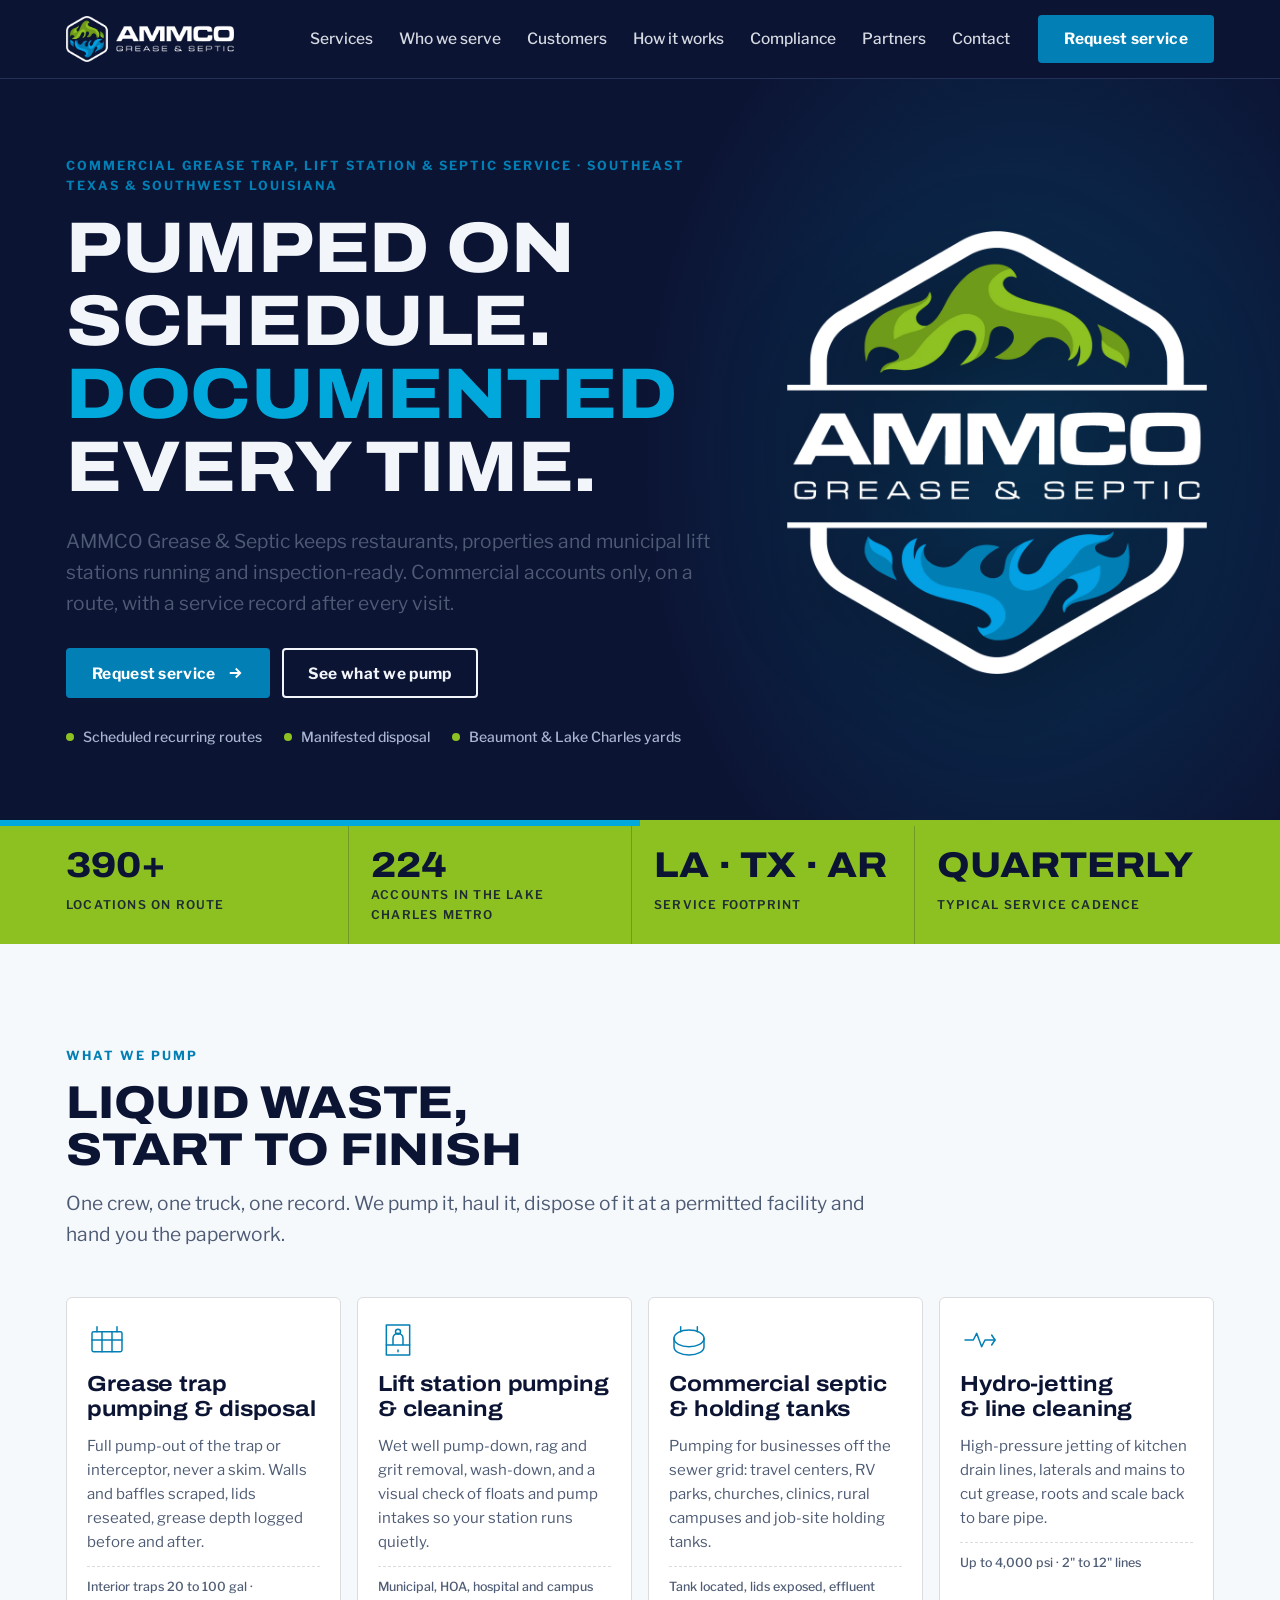
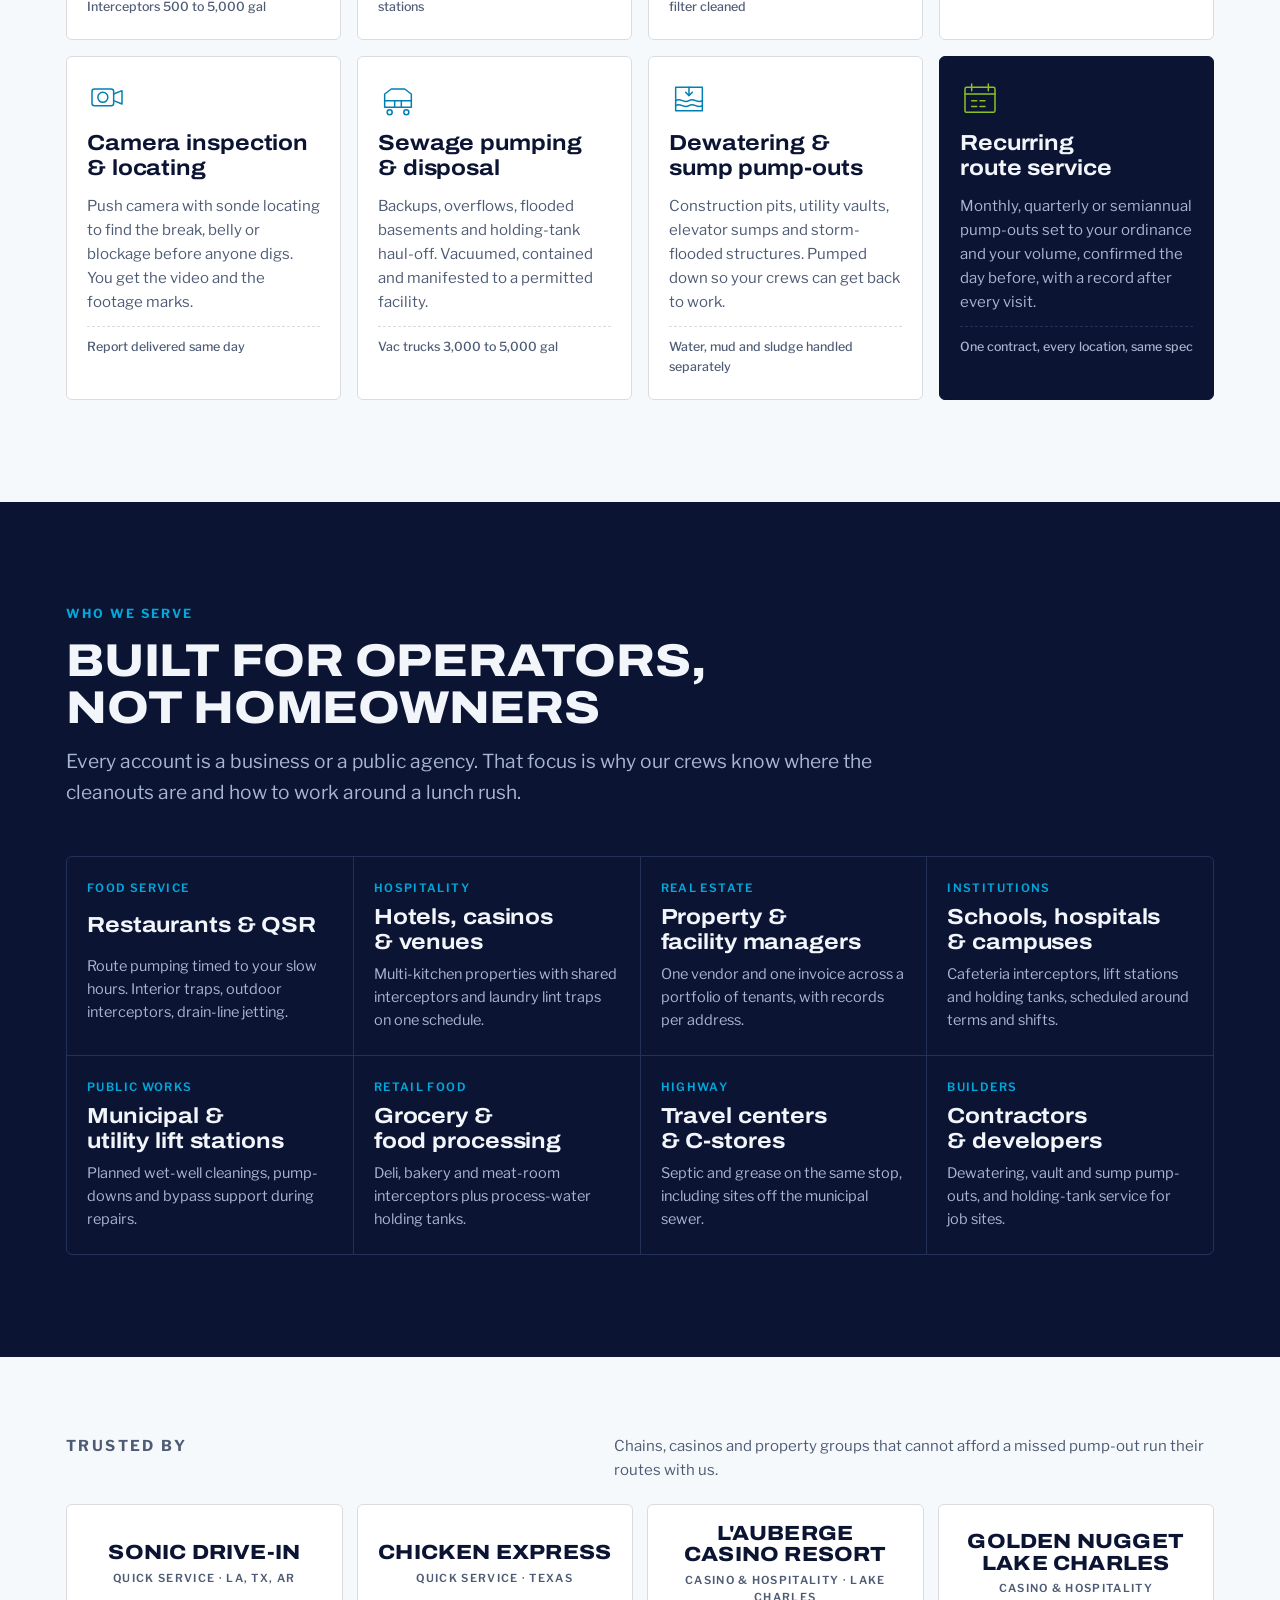
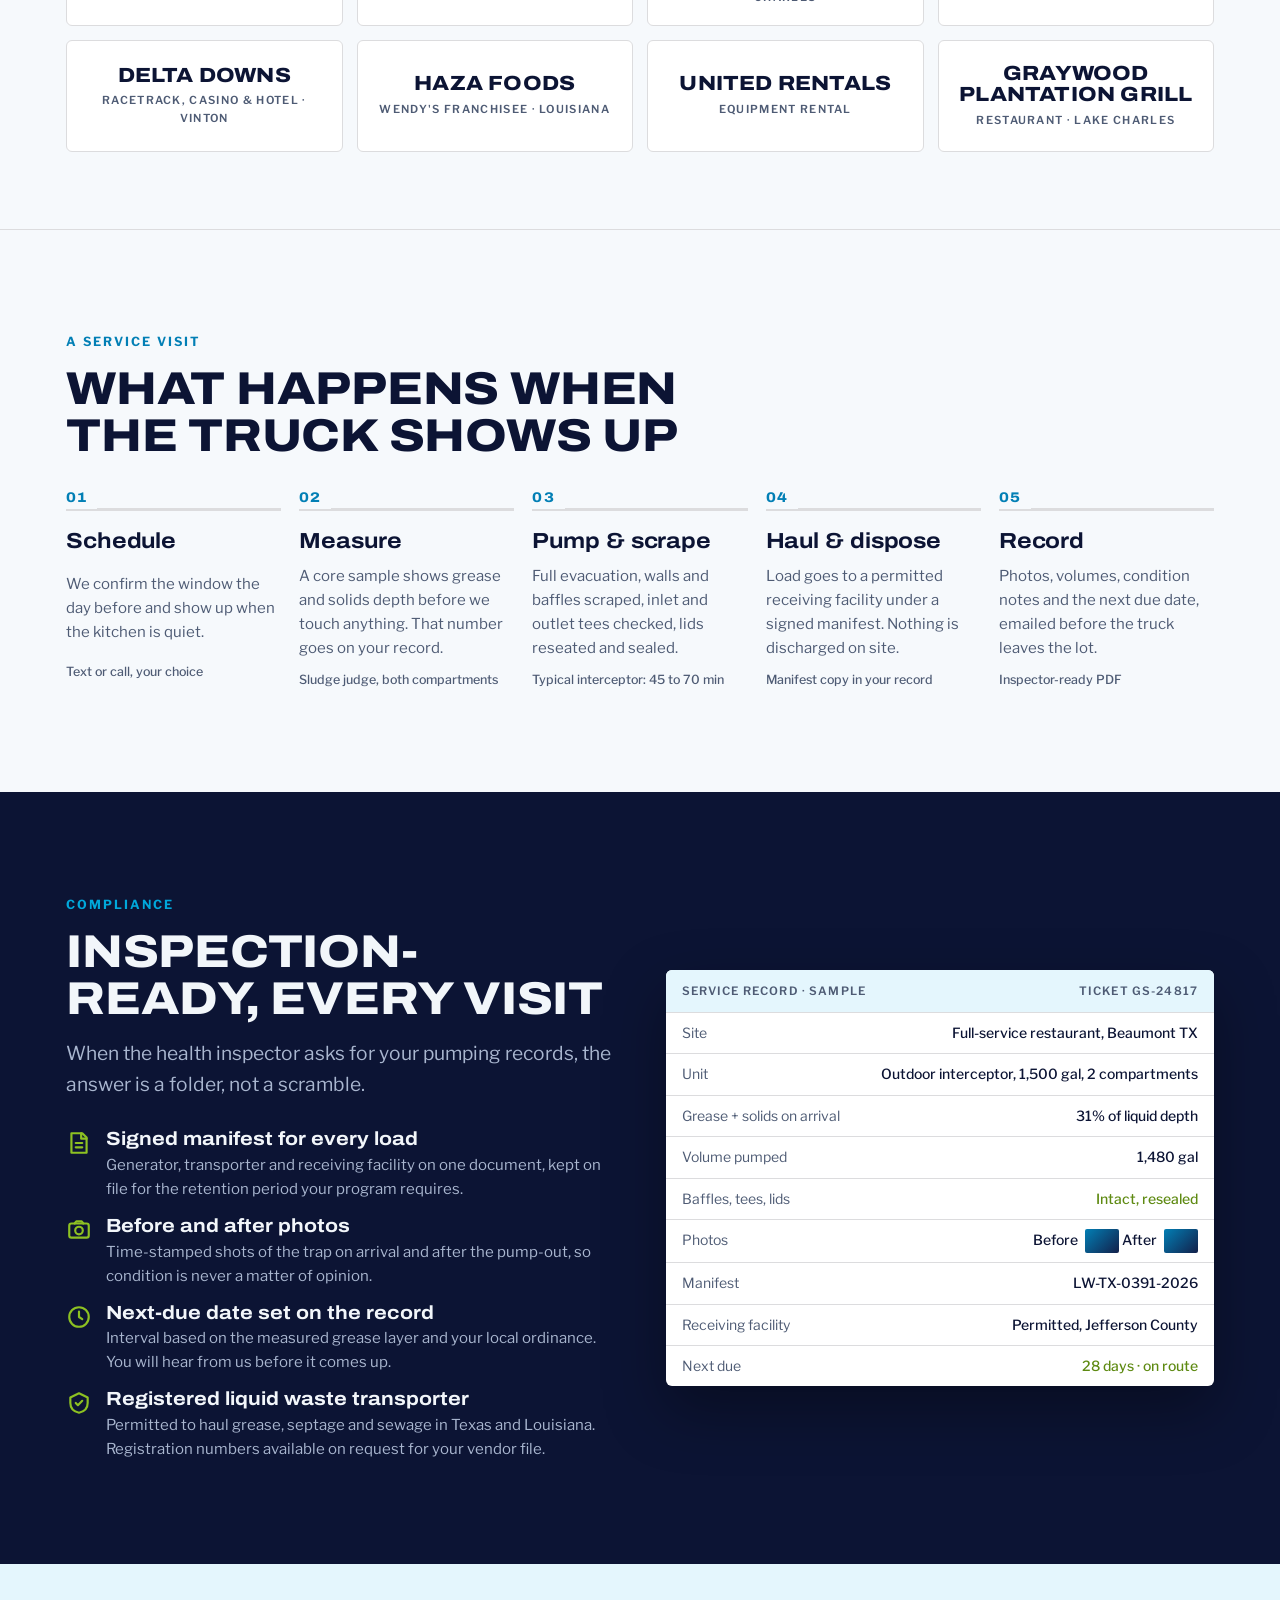
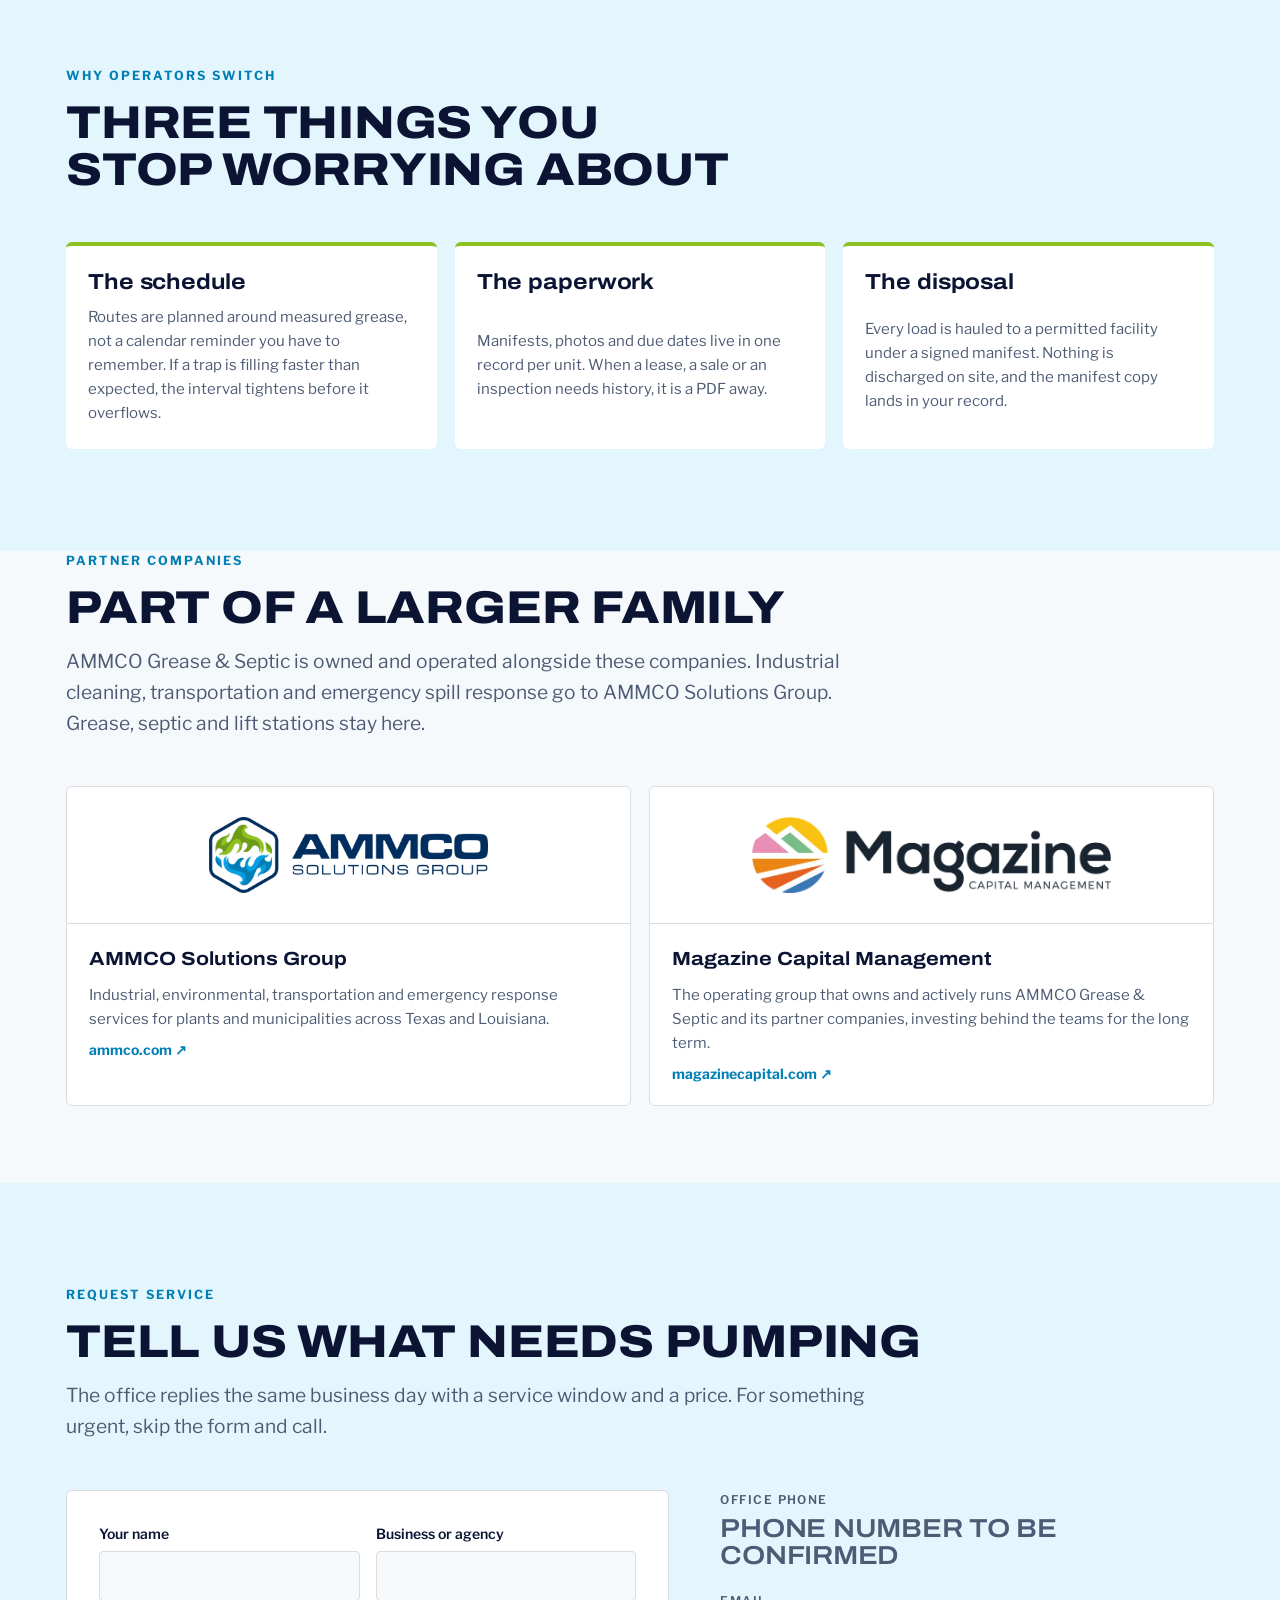
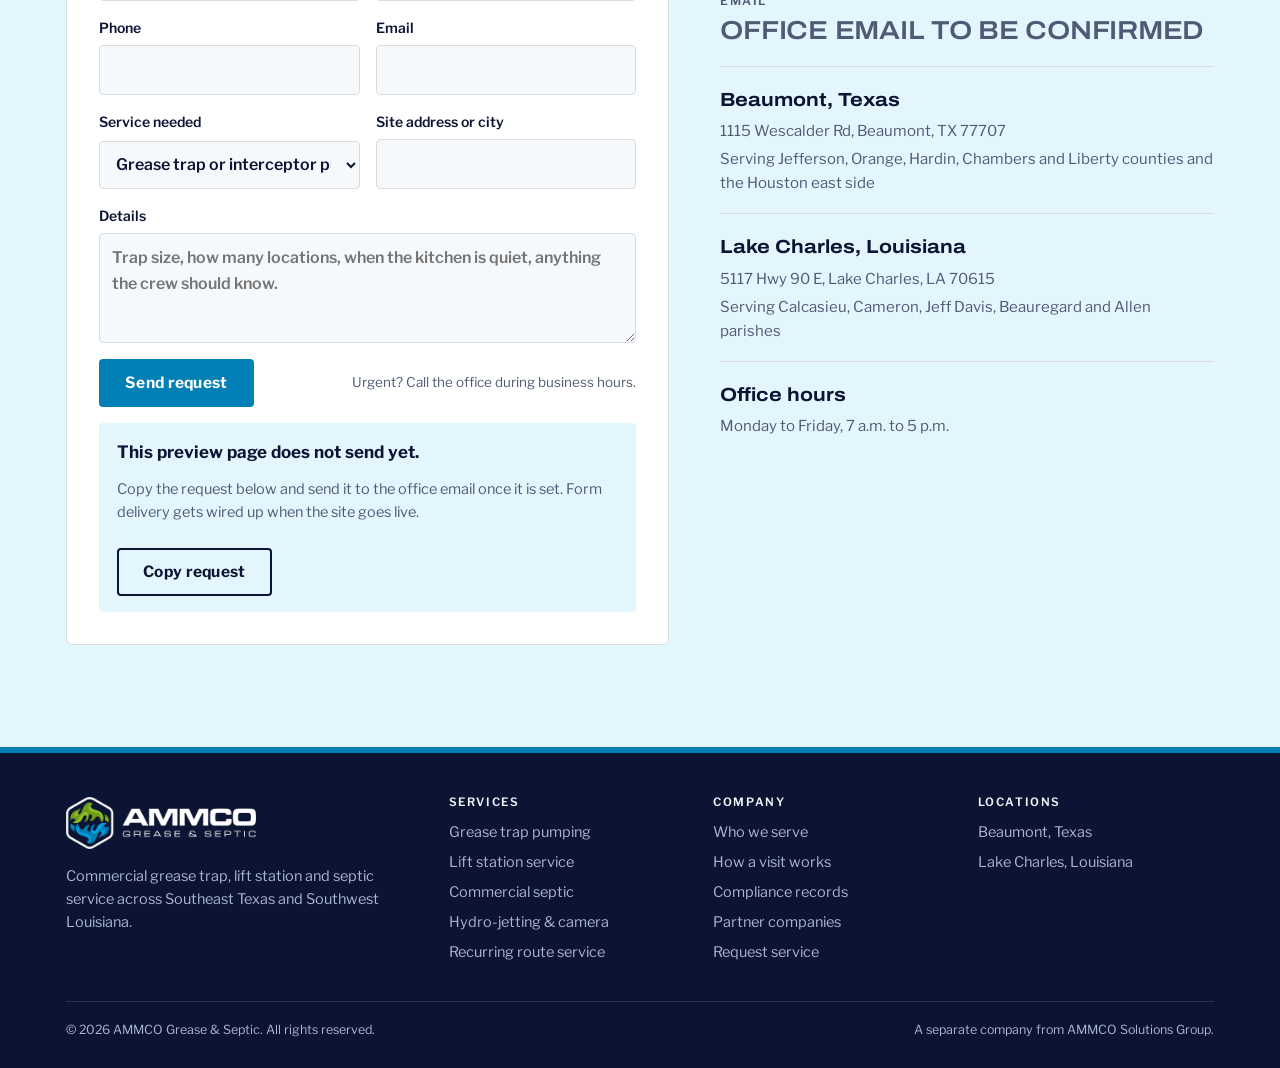
==== index.html @ f9af5553 "AMMCO Grease & Septic single-page site Co-Authored-By: Claude Fable 5.1 <noreply@anthropic.com>" ====
<!doctype html>
<html lang="en">
<head>
<meta charset="utf-8">
<meta name="viewport" content="width=device-width, initial-scale=1, viewport-fit=cover">
<meta name="description" content="AMMCO Grease &amp; Septic: scheduled commercial grease trap, septic and liquid waste service across Louisiana and Texas.">
<title>AMMCO Grease & Septic</title>
<link rel="preconnect" href="https://fonts.googleapis.com">
<link rel="stylesheet" href="https://fonts.googleapis.com/css2?family=Archivo:wdth,wght@112.5,600;112.5,700;112.5,800&family=Libre+Franklin:wght@400;500;600;700&display=swap">
<style>
/* Layout: AMMCO brand bands. Navy header, hero and footer carry the white logo; light working body; blue for every action, green for proof points. */
:root{
  --bg:#F6F9FC; --fg:#0C1434; --muted:#4E5B74; --line:#DCDCDE; --card:#FFFFFF; --card-2:#E4F6FD;
  --ink:#0C1434; --ink-2:#13204A; --ink-fg:#F2F6FA; --ink-muted:#A9B6CF; --ink-line:#233057;
  --blue:#027FB5; --blue-bright:#00A8DB; --blue-fg:#FFFFFF; --blue-soft:#E4F6FD;
  --green:#8DC122; --green-deep:#709A1B; --green-fg:#0C1434;
  --ok:#5E8A12; --warn:#C8731A; --logo-card:#FFFFFF;
  --display:'Archivo','Franklin Gothic Medium','Arial Black',Arial,sans-serif;
  --body:'Libre Franklin','Franklin Gothic','Segoe UI',Helvetica,Arial,sans-serif;
  --gutter-l:max(16px, env(safe-area-inset-left, 0px));
  --gutter-r:max(16px, env(safe-area-inset-right, 0px));
}
@media (prefers-color-scheme: dark){
  :root:not([data-theme="light"]){
    --bg:#0A1020; --fg:#E6ECF5; --muted:#9FAEC7; --line:#22304F; --card:#121B33; --card-2:#16233F;
    --ink:#070C1C; --ink-2:#0C1434; --ink-fg:#F2F6FA; --ink-muted:#A9B6CF; --ink-line:#1E2B4F;
    --blue:#1C93C8; --blue-bright:#32BAE7; --blue-fg:#FFFFFF; --blue-soft:#13283F;
    --green:#8DC122; --green-deep:#A0CF42; --green-fg:#0C1434;
    --ok:#A0CF42; --warn:#E3A24A;
    color-scheme:dark;
  }
}
:root[data-theme="dark"]{
  --bg:#0A1020; --fg:#E6ECF5; --muted:#9FAEC7; --line:#22304F; --card:#121B33; --card-2:#16233F;
  --ink:#070C1C; --ink-2:#0C1434; --ink-fg:#F2F6FA; --ink-muted:#A9B6CF; --ink-line:#1E2B4F;
  --blue:#1C93C8; --blue-bright:#32BAE7; --blue-fg:#FFFFFF; --blue-soft:#13283F;
  --green:#8DC122; --green-deep:#A0CF42; --green-fg:#0C1434;
  --ok:#A0CF42; --warn:#E3A24A;
  color-scheme:dark;
}
*{box-sizing:border-box}
html{scroll-behavior:smooth}
@media (prefers-reduced-motion: reduce){ html{scroll-behavior:auto} *{animation:none!important;transition:none!important} }
body{margin:0;background:var(--bg);color:var(--fg);font-family:var(--body);font-size:17px;line-height:1.6;-webkit-font-smoothing:antialiased}
body::before{content:"";position:fixed;inset:0 0 auto;height:env(safe-area-inset-top,0px);z-index:10;background:var(--ink)}
img{max-width:100%;display:block}
a{color:inherit}
h1,h2,h3,h4{font-family:var(--display);font-stretch:112.5%;line-height:1.02;margin:0;text-wrap:balance;letter-spacing:-.005em}
h1{font-size:clamp(38px,5.6vw,72px);font-weight:800;text-transform:uppercase}
h2{font-size:clamp(28px,3.6vw,46px);font-weight:800;text-transform:uppercase}
h3{font-size:clamp(19px,1.7vw,22px);font-weight:700;line-height:1.15}
p{margin:0}
.wrap{max-width:1180px;margin:0 auto;padding-left:var(--gutter-l);padding-right:var(--gutter-r)}
.eyebrow{font-family:var(--body);font-weight:700;font-size:12.5px;letter-spacing:.16em;text-transform:uppercase;color:var(--blue)}
.band{padding-block:clamp(56px,8vw,112px)}
.band-ink{background:var(--ink);color:var(--ink-fg)}
.band-ink .eyebrow{color:var(--blue-bright)}
.band-alt{background:var(--card-2)}
.lede{font-size:clamp(17px,1.5vw,20px);max-width:62ch;color:var(--muted)}
.band-ink .lede{color:var(--ink-muted)}
.sec-head{display:grid;gap:14px;max-width:72ch;margin-bottom:clamp(28px,4vw,48px)}
.btn{display:inline-flex;align-items:center;gap:10px;font-family:var(--body);font-weight:700;font-size:15.5px;letter-spacing:.02em;padding:14px 24px;border-radius:4px;text-decoration:none;border:2px solid transparent;cursor:pointer;line-height:1;transition:transform .12s ease,background .15s ease,border-color .15s ease}
.btn:active{transform:translateY(1px)}
.btn-blue{background:var(--blue);color:var(--blue-fg);border-color:var(--blue)}
.btn-blue:hover{background:var(--blue-bright);border-color:var(--blue-bright)}
.btn-ghost{background:transparent;color:inherit;border-color:currentColor}
.btn-ghost:hover{background:rgba(127,150,180,.14)}
.btn svg{width:18px;height:18px}
:focus-visible{outline:3px solid var(--blue-bright);outline-offset:3px}
.label{font-family:var(--body);font-weight:600;font-size:11.5px;letter-spacing:.12em;text-transform:uppercase}
.num{font-variant-numeric:tabular-nums}

/* NAV */
.nav{position:sticky;top:env(safe-area-inset-top,0px);z-index:9;background:var(--ink);color:var(--ink-fg);border-bottom:1px solid var(--ink-line)}
.nav .wrap{display:flex;align-items:center;gap:28px;min-height:78px}
.brand{display:block;flex:0 0 auto;line-height:0}
.brand img{height:46px;width:auto}
.nav-links{display:flex;gap:26px;margin-left:auto;list-style:none;padding:0;margin-top:0;margin-bottom:0}
.nav-links a{text-decoration:none;font-weight:500;font-size:15.5px;color:var(--ink-fg);opacity:.88}
.nav-links a:hover{opacity:1;color:var(--blue-bright)}
.nav-toggle{display:none;background:none;border:2px solid var(--ink-line);color:var(--ink-fg);border-radius:4px;padding:8px 12px;font:inherit;font-weight:600;font-size:14px;letter-spacing:.06em;text-transform:uppercase;cursor:pointer}
@media (max-width:900px){
  .nav .wrap{flex-wrap:wrap;gap:14px;padding-block:12px}
  .brand img{height:38px}
  .nav-toggle{display:inline-block;margin-left:auto}
  .nav-links{display:none;flex-direction:column;gap:12px;width:100%;margin-left:0;padding-block:8px 6px;border-top:1px solid var(--ink-line)}
  .nav-links.open{display:flex}
  .nav .btn{width:100%;justify-content:center}
}

/* HERO */
.hero{background:var(--ink);color:var(--ink-fg);position:relative;overflow:hidden;padding-block:clamp(44px,6vw,88px) clamp(44px,6vw,88px)}
.hero::before{content:"";position:absolute;right:-10%;top:-20%;width:60%;height:140%;background:radial-gradient(closest-side,rgba(0,168,219,.22),rgba(0,168,219,0));pointer-events:none}
.hero::after{content:"";position:absolute;inset:auto 0 0 0;height:6px;background:linear-gradient(90deg,var(--blue-bright) 0 50%,var(--green) 50% 100%)}
.hero .wrap{display:grid;grid-template-columns:1.2fr .8fr;gap:clamp(28px,5vw,72px);align-items:center;position:relative}
.hero h1{margin-top:16px}
.hero h1 em{font-style:normal;color:var(--blue-bright)}
.hero .lede{margin-top:22px}
.hero-actions{display:flex;flex-wrap:wrap;gap:12px;margin-top:30px}
.hero-sub{margin-top:28px;display:flex;flex-wrap:wrap;gap:10px 22px;font-size:14px;font-weight:500;color:var(--ink-muted)}
.hero-sub span::before{content:"";display:inline-block;width:8px;height:8px;border-radius:50%;background:var(--green);margin-right:9px;vertical-align:1px}
.hero-badge{min-width:0;display:grid;justify-items:center}
.hero-badge img{width:min(420px,100%);height:auto;filter:drop-shadow(0 24px 40px rgba(0,0,0,.45))}
@media (max-width:900px){
  .hero .wrap{grid-template-columns:1fr}
  .hero-badge{order:-1}
  .hero-badge img{width:min(260px,70%)}
}

/* STATS */
.stats{background:var(--green);color:var(--green-fg)}
.stats .wrap{display:grid;grid-template-columns:repeat(4,1fr)}
.stat{padding:22px 20px 20px 0;border-right:1px solid rgba(12,20,52,.22);display:grid;gap:2px}
.stat+.stat{padding-left:22px}
.stat:last-child{border-right:0}
.stat b{font-family:var(--display);font-stretch:112.5%;font-size:clamp(28px,2.8vw,36px);font-weight:800;line-height:1;font-variant-numeric:tabular-nums;text-transform:uppercase;white-space:nowrap}
.stat span{font-weight:600;font-size:12px;letter-spacing:.1em;text-transform:uppercase;opacity:.85}
@media (max-width:760px){
  .stats .wrap{grid-template-columns:1fr 1fr}
  .stat{border-right:0;border-bottom:1px solid rgba(12,20,52,.22);padding-left:0}
  .stat+.stat{padding-left:0}
  .stat:nth-child(odd){border-right:1px solid rgba(12,20,52,.22);padding-right:16px}
  .stat:nth-child(even){padding-left:16px}
  .stat:nth-last-child(-n+2){border-bottom:0}
}

/* CUSTOMERS */
.trusted{padding-block:clamp(48px,6vw,80px);border-bottom:1px solid var(--line)}
.trusted-head{display:flex;flex-wrap:wrap;align-items:baseline;justify-content:space-between;gap:8px 24px;margin-bottom:22px}
.trusted-head p{color:var(--muted);font-size:15px;max-width:60ch}
.logos{display:grid;grid-template-columns:repeat(4,1fr);gap:14px}
.logo-tile{background:var(--logo-card);border:1px solid var(--line);border-radius:6px;min-height:112px;display:grid;place-items:center;align-content:center;gap:6px;padding:18px 16px;text-align:center;min-width:0}
.logo-tile img{max-height:56px;width:auto;max-width:85%}
.logo-tile .mark{font-family:var(--display);font-stretch:112.5%;font-weight:800;font-size:clamp(17px,1.6vw,21px);line-height:1.05;color:#0C1434;text-transform:uppercase;letter-spacing:.01em;text-wrap:balance}
.logo-tile .cat{font-size:11px;font-weight:600;letter-spacing:.12em;text-transform:uppercase;color:#4E5B74}
@media (max-width:900px){.logos{grid-template-columns:repeat(2,1fr)}}
@media (max-width:420px){.logos{grid-template-columns:1fr 1fr;gap:10px}.logo-tile{min-height:96px;padding:14px 10px}}

/* SERVICES */
.services{display:grid;grid-template-columns:repeat(4,1fr);gap:16px}
.svc{background:var(--card);border:1px solid var(--line);border-radius:6px;padding:22px 20px 22px;display:grid;gap:12px;align-content:start;min-width:0;transition:transform .15s ease,border-color .15s ease,box-shadow .15s ease}
.svc:hover{transform:translateY(-3px);border-color:var(--blue-bright);box-shadow:0 12px 30px rgba(2,127,181,.12)}
.svc svg{width:40px;height:40px;stroke:var(--blue);fill:none;stroke-width:1.8;stroke-linecap:round;stroke-linejoin:round}
.svc p{color:var(--muted);font-size:15px}
.svc .spec{font-size:12.5px;font-weight:500;color:var(--muted);border-top:1px dashed var(--line);padding-top:10px;margin-top:auto}
.svc-hot{background:var(--ink);color:var(--ink-fg);border-color:var(--ink)}
.svc-hot svg{stroke:var(--green)}
.svc-hot p,.svc-hot .spec{color:var(--ink-muted)}
.svc-hot .spec{border-top-color:var(--ink-line)}
@media (max-width:1000px){.services{grid-template-columns:repeat(2,1fr)}}
@media (max-width:520px){.services{grid-template-columns:1fr}}

/* INDUSTRIES */
.industries{display:grid;grid-template-columns:repeat(4,1fr);gap:1px;background:var(--ink-line);border:1px solid var(--ink-line);border-radius:6px;overflow:hidden}
.ind{background:var(--ink);padding:22px 20px;display:grid;gap:8px;min-width:0}
.ind p{color:var(--ink-muted);font-size:14.5px}
.ind .k{font-weight:600;font-size:11.5px;letter-spacing:.12em;text-transform:uppercase;color:var(--blue-bright)}
@media (max-width:1000px){.industries{grid-template-columns:repeat(2,1fr)}}
@media (max-width:520px){.industries{grid-template-columns:1fr}}

/* PROCESS */
.steps{display:grid;grid-template-columns:repeat(5,1fr);gap:18px;counter-reset:step}
.step{display:grid;gap:10px;min-width:0;position:relative;padding-top:18px;border-top:3px solid var(--line)}
.step::before{counter-increment:step;content:"0" counter(step);font-family:var(--display);font-stretch:112.5%;font-weight:800;font-size:14px;letter-spacing:.08em;color:var(--blue);position:absolute;top:-24px;left:0;background:var(--bg);padding-right:10px}
.step p{font-size:15px;color:var(--muted)}
.step .t{font-size:12.5px;font-weight:500;color:var(--muted)}
@media (max-width:900px){.steps{grid-template-columns:repeat(2,1fr);gap:32px 18px}}
@media (max-width:520px){.steps{grid-template-columns:1fr}}

/* COMPLIANCE */
.comp{display:grid;grid-template-columns:1fr 1fr;gap:clamp(24px,4vw,56px);align-items:center}
.comp-list{list-style:none;padding:0;margin:0;display:grid;gap:14px}
.comp-list li{display:grid;grid-template-columns:28px 1fr;gap:12px;align-items:start}
.comp-list svg{width:26px;height:26px;stroke:var(--green);fill:none;stroke-width:2;stroke-linecap:round;stroke-linejoin:round;margin-top:2px}
.comp-list b{display:block;font-family:var(--display);font-stretch:112.5%;font-size:19px;font-weight:700;line-height:1.15}
.comp-list p{color:var(--ink-muted);font-size:15px;margin-top:3px}
.record{background:var(--card);color:var(--fg);border-radius:6px;overflow:hidden;font-size:14px;box-shadow:0 24px 60px rgba(0,0,0,.35)}
.record-head{background:var(--card-2);padding:12px 16px;display:flex;justify-content:space-between;gap:12px;border-bottom:1px solid var(--line);font-size:11.5px;font-weight:600;letter-spacing:.1em;text-transform:uppercase;color:var(--muted)}
.record table{width:100%;border-collapse:collapse}
.record td{padding:9px 16px;border-bottom:1px solid var(--line);vertical-align:top}
.record td:last-child{text-align:right;font-variant-numeric:tabular-nums;white-space:nowrap;font-weight:500}
.record td:first-child{color:var(--muted)}
.record tr:last-child td{border-bottom:0}
.record .ok{color:var(--ok);font-weight:600}
.record .photo{display:inline-block;width:34px;height:24px;background:linear-gradient(135deg,var(--blue),var(--ink-2));border-radius:2px;vertical-align:middle;margin-left:4px}
@media (max-width:900px){.comp{grid-template-columns:1fr}}

/* WHY */
.why{display:grid;grid-template-columns:repeat(3,1fr);gap:18px}
.why > div{display:grid;gap:10px;padding:24px 22px;background:var(--card);border-radius:6px;border-top:4px solid var(--green);min-width:0}
.why p{color:var(--muted);font-size:15px}
.why .img{grid-column:1/-1;border-radius:6px;overflow:hidden;padding:0;border-top:0;background:none}
.why .img img{width:100%;aspect-ratio:21/8;object-fit:cover;object-position:center 30%}
@media (max-width:900px){.why{grid-template-columns:1fr}.why .img img{aspect-ratio:16/9}}

/* PARTNERS */
.partners{display:grid;grid-template-columns:1fr 1fr;gap:18px}
.partner{display:grid;grid-template-rows:auto 1fr;text-decoration:none;color:inherit;background:var(--card);border:1px solid var(--line);border-radius:6px;overflow:hidden;min-width:0;transition:transform .15s ease,border-color .15s ease,box-shadow .15s ease}
.partner:hover{transform:translateY(-3px);border-color:var(--blue-bright);box-shadow:0 12px 30px rgba(2,127,181,.12)}
.partner-logo{display:grid;place-items:center;background:var(--logo-card);padding:30px 32px;border-bottom:1px solid var(--line)}
.partner-logo img{height:76px;width:auto;max-width:100%}
.partner-body{display:grid;gap:8px;padding:20px 22px;align-content:start}
.partner-body b{font-family:var(--display);font-stretch:112.5%;font-size:19px;font-weight:700}
.partner-body p{color:var(--muted);font-size:15px}
.partner-link{font-weight:700;color:var(--blue);font-size:14px}
.partner-link::after{content:" \2197"}
@media (max-width:760px){.partners{grid-template-columns:1fr}.partner-logo img{height:60px}}

/* CONTACT */
.contact{display:grid;grid-template-columns:1.1fr .9fr;gap:clamp(24px,4vw,56px);align-items:start}
.form{display:grid;gap:16px;background:var(--card);border:1px solid var(--line);border-radius:6px;padding:clamp(20px,3vw,32px)}
.form .row{display:grid;grid-template-columns:1fr 1fr;gap:16px}
.form label{display:grid;gap:6px;font-weight:600;font-size:14px;min-width:0}
.form input,.form select,.form textarea{font:inherit;font-size:16px;padding:11px 12px;border:1px solid var(--line);border-radius:4px;background:var(--bg);color:var(--fg);width:100%;min-width:0}
.form textarea{min-height:110px;resize:vertical}
.form-foot{display:flex;flex-wrap:wrap;gap:14px;align-items:center;justify-content:space-between}
.form-foot small{color:var(--muted);font-size:13.5px}
.sent{display:grid;gap:12px;background:var(--card-2);border-radius:4px;padding:16px 18px}
.sent pre{margin:0;white-space:pre-wrap;font-family:var(--body);font-size:14px;line-height:1.5;color:var(--fg)}
.sent .actions{display:flex;flex-wrap:wrap;gap:10px;align-items:center}
.aside{display:grid;gap:22px}
.yard{display:grid;gap:4px;padding:18px 0;border-top:1px solid var(--line)}
.yard b{font-family:var(--display);font-stretch:112.5%;font-size:19px;font-weight:700}
.yard p{color:var(--muted);font-size:15px}
.bigphone{display:grid;gap:6px}
.bigphone .big{font-family:var(--display);font-stretch:112.5%;font-size:clamp(28px,3vw,38px);font-weight:800;line-height:1.05;color:var(--fg);letter-spacing:-.01em;font-variant-numeric:tabular-nums}
.bigphone .big.todo{color:var(--muted);font-weight:600;font-size:clamp(20px,2.2vw,26px)}
.bigphone span{font-weight:600;font-size:12px;letter-spacing:.12em;text-transform:uppercase;color:var(--muted)}
.copy{font:inherit;font-size:13px;font-weight:500;background:none;border:1px solid var(--line);border-radius:4px;padding:5px 10px;color:var(--muted);cursor:pointer;justify-self:start}
.copy:hover{border-color:var(--blue);color:var(--blue)}
@media (max-width:900px){.contact{grid-template-columns:1fr}.form .row{grid-template-columns:1fr}}

/* FOOTER */
.foot{background:var(--ink);color:var(--ink-muted);padding-block:44px 28px;font-size:14.5px;border-top:6px solid var(--blue)}
.foot .wrap{display:grid;grid-template-columns:1.5fr 1fr 1fr 1fr;gap:28px}
.foot .brand img{height:52px}
.foot h4{font-family:var(--body);font-size:11.5px;letter-spacing:.14em;text-transform:uppercase;color:var(--ink-fg);margin-bottom:12px;font-weight:600}
.foot ul{list-style:none;padding:0;margin:0;display:grid;gap:7px}
.foot a{text-decoration:none;color:var(--ink-muted)}
.foot a:hover{color:var(--blue-bright)}
.foot .legal{grid-column:1/-1;border-top:1px solid var(--ink-line);padding-top:18px;margin-top:8px;display:flex;flex-wrap:wrap;gap:8px 24px;justify-content:space-between;font-size:12.5px}
@media (max-width:900px){.foot .wrap{grid-template-columns:1fr 1fr}}
@media (max-width:520px){.foot .wrap{grid-template-columns:1fr}}
</style>
</head>
<body>

<header class="nav">
  <div class="wrap">
    <a class="brand" href="#top" aria-label="AMMCO Grease and Septic, home">
      <img src="[data-uri]" alt="AMMCO Grease & Septic" width="900" height="246">
    </a>
    <button class="nav-toggle" id="navToggle" aria-expanded="false" aria-controls="navLinks">Menu</button>
    <ul class="nav-links" id="navLinks">
      <li><a href="#services">Services</a></li>
      <li><a href="#industries">Who we serve</a></li>
      <li><a href="#customers">Customers</a></li>
      <li><a href="#process">How it works</a></li>
      <li><a href="#records">Compliance</a></li>
      <li><a href="#partners">Partners</a></li>
      <li><a href="#contact">Contact</a></li>
    </ul>
    <a class="btn btn-blue" href="#contact">Request service</a>
  </div>
</header>

<main id="top">
<section class="hero">
  <div class="wrap">
    <div>
      <p class="eyebrow">Commercial grease trap, lift station &amp; septic service · Southeast Texas &amp; Southwest Louisiana</p>
      <h1>Pumped on schedule.<br><em>Documented</em> every time.</h1>
      <p class="lede">AMMCO Grease &amp; Septic keeps restaurants, properties and municipal lift stations running and inspection-ready. Commercial accounts only, on a route, with a service record after every visit.</p>
      <div class="hero-actions">
        <a class="btn btn-blue" href="#contact">Request service <svg viewBox="0 0 24 24" fill="none" stroke="currentColor" stroke-width="2.4" aria-hidden="true"><path d="M5 12h14M13 6l6 6-6 6"/></svg></a>
        <a class="btn btn-ghost" href="#services">See what we pump</a>
      </div>
      <div class="hero-sub">
        <span>Scheduled recurring routes</span>
        <span>Manifested disposal</span>
        <span>Beaumont &amp; Lake Charles yards</span>
      </div>
    </div>
    <div class="hero-badge">
      <img src="[data-uri]" alt="AMMCO Grease & Septic badge: green flame over blue water inside a navy hexagon" width="900" height="950">
    </div>
  </div>
</section>

<section class="stats" aria-label="Key facts">
  <div class="wrap">
    <div class="stat"><b>390+</b><span>Locations on route</span></div>
    <div class="stat"><b>224</b><span>Accounts in the Lake Charles metro</span></div>
    <div class="stat"><b>LA · TX · AR</b><span>Service footprint</span></div>
    <div class="stat"><b>Quarterly</b><span>Typical service cadence</span></div>
  </div>
</section>

<section class="band" id="services">
  <div class="wrap">
    <div class="sec-head">
      <p class="eyebrow">What we pump</p>
      <h2>Liquid waste, start to finish</h2>
      <p class="lede">One crew, one truck, one record. We pump it, haul it, dispose of it at a permitted facility and hand you the paperwork.</p>
    </div>
    <div class="services">
      <article class="svc">
        <svg viewBox="0 0 48 48" aria-hidden="true"><rect x="6" y="14" width="36" height="24" rx="2"/><path d="M6 24h36M18 14v24M30 14v24M12 8v6M36 8v6"/></svg>
        <h3>Grease trap pumping &amp; disposal</h3>
        <p>Full pump-out of the trap or interceptor, never a skim. Walls and baffles scraped, lids reseated, grease depth logged before and after.</p>
        <p class="spec">Interior traps 20 to 100 gal · Interceptors 500 to 5,000 gal</p>
      </article>
      <article class="svc">
        <svg viewBox="0 0 48 48" aria-hidden="true"><path d="M10 6h28v36H10z"/><path d="M10 30h28M18 30v-8a6 6 0 0 1 12 0v8M24 36v2"/><circle cx="24" cy="14" r="3"/></svg>
        <h3>Lift station pumping &amp; cleaning</h3>
        <p>Wet well pump-down, rag and grit removal, wash-down, and a visual check of floats and pump intakes so your station runs quietly.</p>
        <p class="spec">Municipal, HOA, hospital and campus stations</p>
      </article>
      <article class="svc">
        <svg viewBox="0 0 48 48" aria-hidden="true"><path d="M6 22c0-6 8-10 18-10s18 4 18 10v10c0 6-8 10-18 10S6 38 6 32z"/><path d="M6 22c0 6 8 10 18 10s18-4 18-10M14 8v6M34 8v6"/></svg>
        <h3>Commercial septic &amp; holding tanks</h3>
        <p>Pumping for businesses off the sewer grid: travel centers, RV parks, churches, clinics, rural campuses and job-site holding tanks.</p>
        <p class="spec">Tank located, lids exposed, effluent filter cleaned</p>
      </article>
      <article class="svc">
        <svg viewBox="0 0 48 48" aria-hidden="true"><path d="M6 24h10l4-8 6 16 4-8h12"/><path d="M38 18l4 6-4 6"/></svg>
        <h3>Hydro-jetting &amp; line cleaning</h3>
        <p>High-pressure jetting of kitchen drain lines, laterals and mains to cut grease, roots and scale back to bare pipe.</p>
        <p class="spec">Up to 4,000 psi · 2" to 12" lines</p>
      </article>
      <article class="svc">
        <svg viewBox="0 0 48 48" aria-hidden="true"><rect x="6" y="12" width="26" height="20" rx="3"/><circle cx="19" cy="22" r="6"/><path d="M32 18l10-4v16l-10-4"/></svg>
        <h3>Camera inspection &amp; locating</h3>
        <p>Push camera with sonde locating to find the break, belly or blockage before anyone digs. You get the video and the footage marks.</p>
        <p class="spec">Report delivered same day</p>
      </article>
      <article class="svc">
        <svg viewBox="0 0 48 48" aria-hidden="true"><path d="M8 34h32M8 34V18l8-6h16l8 6v16"/><path d="M8 26h32M20 34v-8M28 34v-8"/><circle cx="14" cy="40" r="3"/><circle cx="34" cy="40" r="3"/></svg>
        <h3>Sewage pumping &amp; disposal</h3>
        <p>Backups, overflows, flooded basements and holding-tank haul-off. Vacuumed, contained and manifested to a permitted facility.</p>
        <p class="spec">Vac trucks 3,000 to 5,000 gal</p>
      </article>
      <article class="svc">
        <svg viewBox="0 0 48 48" aria-hidden="true"><path d="M8 10h32v28H8z"/><path d="M8 26c6-4 10 4 16 0s10 4 16 0M8 32c6-4 10 4 16 0s10 4 16 0"/><path d="M24 10v10l-4-4M24 20l4-4"/></svg>
        <h3>Dewatering &amp; sump pump-outs</h3>
        <p>Construction pits, utility vaults, elevator sumps and storm-flooded structures. Pumped down so your crews can get back to work.</p>
        <p class="spec">Water, mud and sludge handled separately</p>
      </article>
      <article class="svc svc-hot">
        <svg viewBox="0 0 48 48" aria-hidden="true"><rect x="6" y="10" width="36" height="30" rx="2"/><path d="M6 18h36M14 6v8M34 6v8M14 26h6M24 26h6M14 33h6M24 33h6"/></svg>
        <h3>Recurring route service</h3>
        <p>Monthly, quarterly or semiannual pump-outs set to your ordinance and your volume, confirmed the day before, with a record after every visit.</p>
        <p class="spec">One contract, every location, same spec</p>
      </article>
    </div>
  </div>
</section>

<section class="band band-ink" id="industries">
  <div class="wrap">
    <div class="sec-head">
      <p class="eyebrow">Who we serve</p>
      <h2>Built for operators, not homeowners</h2>
      <p class="lede">Every account is a business or a public agency. That focus is why our crews know where the cleanouts are and how to work around a lunch rush.</p>
    </div>
    <div class="industries">
      <div class="ind"><span class="k">Food service</span><h3>Restaurants &amp; QSR</h3><p>Route pumping timed to your slow hours. Interior traps, outdoor interceptors, drain-line jetting.</p></div>
      <div class="ind"><span class="k">Hospitality</span><h3>Hotels, casinos &amp; venues</h3><p>Multi-kitchen properties with shared interceptors and laundry lint traps on one schedule.</p></div>
      <div class="ind"><span class="k">Real estate</span><h3>Property &amp; facility managers</h3><p>One vendor and one invoice across a portfolio of tenants, with records per address.</p></div>
      <div class="ind"><span class="k">Institutions</span><h3>Schools, hospitals &amp; campuses</h3><p>Cafeteria interceptors, lift stations and holding tanks, scheduled around terms and shifts.</p></div>
      <div class="ind"><span class="k">Public works</span><h3>Municipal &amp; utility lift stations</h3><p>Planned wet-well cleanings, pump-downs and bypass support during repairs.</p></div>
      <div class="ind"><span class="k">Retail food</span><h3>Grocery &amp; food processing</h3><p>Deli, bakery and meat-room interceptors plus process-water holding tanks.</p></div>
      <div class="ind"><span class="k">Highway</span><h3>Travel centers &amp; C-stores</h3><p>Septic and grease on the same stop, including sites off the municipal sewer.</p></div>
      <div class="ind"><span class="k">Builders</span><h3>Contractors &amp; developers</h3><p>Dewatering, vault and sump pump-outs, and holding-tank service for job sites.</p></div>
    </div>
  </div>
</section>

<section class="trusted" id="customers" aria-label="Customers">
  <div class="wrap">
    <div class="trusted-head">
      <p class="eyebrow">Trusted by</p>
      <p>Chains, casinos and property groups that cannot afford a missed pump-out run their routes with us.</p>
    </div>
    <div class="logos">
      <div class="logo-tile"><span class="mark">Sonic Drive-In</span><span class="cat">Quick service · LA, TX, AR</span></div>
      <div class="logo-tile"><span class="mark">Chicken Express</span><span class="cat">Quick service · Texas</span></div>
      <div class="logo-tile"><span class="mark">L'Auberge Casino Resort</span><span class="cat">Casino &amp; hospitality · Lake Charles</span></div>
      <div class="logo-tile"><span class="mark">Golden Nugget Lake Charles</span><span class="cat">Casino &amp; hospitality</span></div>
      <div class="logo-tile"><span class="mark">Delta Downs</span><span class="cat">Racetrack, casino &amp; hotel · Vinton</span></div>
      <div class="logo-tile"><span class="mark">Haza Foods</span><span class="cat">Wendy's franchisee · Louisiana</span></div>
      <div class="logo-tile"><span class="mark">United Rentals</span><span class="cat">Equipment rental</span></div>
      <div class="logo-tile"><span class="mark">Graywood Plantation Grill</span><span class="cat">Restaurant · Lake Charles</span></div>
    </div>
  </div>
</section>

<section class="band" id="process">
  <div class="wrap">
    <div class="sec-head">
      <p class="eyebrow">A service visit</p>
      <h2>What happens when the truck shows up</h2>
    </div>
    <div class="steps">
      <div class="step"><h3>Schedule</h3><p>We confirm the window the day before and show up when the kitchen is quiet.</p><span class="t">Text or call, your choice</span></div>
      <div class="step"><h3>Measure</h3><p>A core sample shows grease and solids depth before we touch anything. That number goes on your record.</p><span class="t">Sludge judge, both compartments</span></div>
      <div class="step"><h3>Pump &amp; scrape</h3><p>Full evacuation, walls and baffles scraped, inlet and outlet tees checked, lids reseated and sealed.</p><span class="t">Typical interceptor: 45 to 70 min</span></div>
      <div class="step"><h3>Haul &amp; dispose</h3><p>Load goes to a permitted receiving facility under a signed manifest. Nothing is discharged on site.</p><span class="t">Manifest copy in your record</span></div>
      <div class="step"><h3>Record</h3><p>Photos, volumes, condition notes and the next due date, emailed before the truck leaves the lot.</p><span class="t">Inspector-ready PDF</span></div>
    </div>
  </div>
</section>

<section class="band band-ink" id="records">
  <div class="wrap">
    <div class="comp">
      <div>
        <p class="eyebrow">Compliance</p>
        <h2 style="margin-top:14px">Inspection-ready, every visit</h2>
        <p class="lede" style="margin-top:16px">When the health inspector asks for your pumping records, the answer is a folder, not a scramble.</p>
        <ul class="comp-list" style="margin-top:28px">
          <li><svg viewBox="0 0 24 24" aria-hidden="true"><path d="M5 3h10l4 4v14H5z"/><path d="M9 12h6M9 16h6M14 3v5h5"/></svg><div><b>Signed manifest for every load</b><p>Generator, transporter and receiving facility on one document, kept on file for the retention period your program requires.</p></div></li>
          <li><svg viewBox="0 0 24 24" aria-hidden="true"><rect x="3" y="6" width="18" height="13" rx="2"/><circle cx="12" cy="12.5" r="3.5"/><path d="M8 6l1.5-2h5L16 6"/></svg><div><b>Before and after photos</b><p>Time-stamped shots of the trap on arrival and after the pump-out, so condition is never a matter of opinion.</p></div></li>
          <li><svg viewBox="0 0 24 24" aria-hidden="true"><circle cx="12" cy="12" r="9"/><path d="M12 7v5l3 2"/></svg><div><b>Next-due date set on the record</b><p>Interval based on the measured grease layer and your local ordinance. You will hear from us before it comes up.</p></div></li>
          <li><svg viewBox="0 0 24 24" aria-hidden="true"><path d="M12 3l8 4v5c0 5-3.5 8-8 9-4.5-1-8-4-8-9V7z"/><path d="M9 12l2 2 4-4"/></svg><div><b>Registered liquid waste transporter</b><p>Permitted to haul grease, septage and sewage in Texas and Louisiana. Registration numbers available on request for your vendor file.</p></div></li>
        </ul>
      </div>
      <div class="record" aria-label="Sample service record">
        <div class="record-head"><span>Service record · Sample</span><span>Ticket GS-24817</span></div>
        <table>
          <tr><td>Site</td><td>Full-service restaurant, Beaumont TX</td></tr>
          <tr><td>Unit</td><td>Outdoor interceptor, 1,500 gal, 2 compartments</td></tr>
          <tr><td>Grease + solids on arrival</td><td>31% of liquid depth</td></tr>
          <tr><td>Volume pumped</td><td>1,480 gal</td></tr>
          <tr><td>Baffles, tees, lids</td><td class="ok">Intact, resealed</td></tr>
          <tr><td>Photos</td><td>Before <span class="photo"></span> After <span class="photo"></span></td></tr>
          <tr><td>Manifest</td><td>LW-TX-0391-2026</td></tr>
          <tr><td>Receiving facility</td><td>Permitted, Jefferson County</td></tr>
          <tr><td>Next due</td><td class="ok">28 days · on route</td></tr>
        </table>
      </div>
    </div>
  </div>
</section>

<section class="band band-alt" id="why">
  <div class="wrap">
    <div class="sec-head">
      <p class="eyebrow">Why operators switch</p>
      <h2>Three things you stop worrying about</h2>
    </div>
    <div class="why">
      <div><h3>The schedule</h3><p>Routes are planned around measured grease, not a calendar reminder you have to remember. If a trap is filling faster than expected, the interval tightens before it overflows.</p></div>
      <div><h3>The paperwork</h3><p>Manifests, photos and due dates live in one record per unit. When a lease, a sale or an inspection needs history, it is a PDF away.</p></div>
      <div><h3>The disposal</h3><p>Every load is hauled to a permitted facility under a signed manifest. Nothing is discharged on site, and the manifest copy lands in your record.</p></div>
    </div>
  </div>
</section>

<section class="band" id="partners" style="padding-block:0 clamp(48px,6vw,96px)">
  <div class="wrap">
    <div class="sec-head">
      <p class="eyebrow">Partner companies</p>
      <h2>Part of a larger family</h2>
      <p class="lede">AMMCO Grease &amp; Septic is owned and operated alongside these companies. Industrial cleaning, transportation and emergency spill response go to AMMCO Solutions Group. Grease, septic and lift stations stay here.</p>
    </div>
    <div class="partners">
      <a class="partner" href="https://ammco.com/" target="_blank" rel="noopener">
        <span class="partner-logo"><img src="[data-uri]" alt="AMMCO Solutions Group" width="800" height="277" loading="lazy"></span>
        <span class="partner-body">
          <b>AMMCO Solutions Group</b>
          <p>Industrial, environmental, transportation and emergency response services for plants and municipalities across Texas and Louisiana.</p>
          <span class="partner-link">ammco.com</span>
        </span>
      </a>
      <a class="partner" href="https://magazinecapital.com/" target="_blank" rel="noopener">
        <span class="partner-logo"><img src="[data-uri]" alt="Magazine Capital Management" width="800" height="301" loading="lazy"></span>
        <span class="partner-body">
          <b>Magazine Capital Management</b>
          <p>The operating group that owns and actively runs AMMCO Grease &amp; Septic and its partner companies, investing behind the teams for the long term.</p>
          <span class="partner-link">magazinecapital.com</span>
        </span>
      </a>
    </div>
  </div>
</section>

<section class="band band-alt" id="contact">
  <div class="wrap">
    <div class="sec-head">
      <p class="eyebrow">Request service</p>
      <h2>Tell us what needs pumping</h2>
      <p class="lede">The office replies the same business day with a service window and a price. For something urgent, skip the form and call.</p>
    </div>
    <div class="contact">
      <form class="form" id="reqForm" novalidate>
        <div class="row">
          <label>Your name<input type="text" id="fName" name="name" autocomplete="name" required></label>
          <label>Business or agency<input type="text" id="fBiz" name="business" autocomplete="organization" required></label>
        </div>
        <div class="row">
          <label>Phone<input type="tel" id="fPhone" name="phone" autocomplete="tel" required></label>
          <label>Email<input type="email" id="fEmail" name="email" autocomplete="email"></label>
        </div>
        <div class="row">
          <label>Service needed
            <select id="fSvc" name="service">
              <option>Grease trap or interceptor pumping</option>
              <option>Lift station pumping and cleaning</option>
              <option>Commercial septic or holding tank</option>
              <option>Hydro-jetting or line cleaning</option>
              <option>Camera inspection</option>
              <option>Sewage pumping or backup</option>
              <option>Dewatering or sump pump-out</option>
              <option>Set up a recurring route</option>
            </select>
          </label>
          <label>Site address or city<input type="text" id="fSite" name="site" autocomplete="street-address"></label>
        </div>
        <label>Details<textarea id="fMsg" name="message" placeholder="Trap size, how many locations, when the kitchen is quiet, anything the crew should know."></textarea></label>
        <div class="form-foot">
          <button type="submit" class="btn btn-blue">Send request</button>
          <small>Urgent? Call the office during business hours.</small>
        </div>
        <div class="sent" id="sent" hidden>
          <strong>This preview page does not send yet.</strong>
          <p style="color:var(--muted);font-size:14.5px">Copy the request below and send it to the office email once it is set. Form delivery gets wired up when the site goes live.</p>
          <pre id="sentText"></pre>
          <div class="actions">
            <button type="button" class="btn btn-ghost" id="copyReq">Copy request</button>
            <span id="copyMsg" style="font-size:13px;color:var(--muted)"></span>
          </div>
        </div>
      </form>
      <aside class="aside">
        <div class="bigphone">
          <span>Office phone</span>
          <span class="big todo">Phone number to be confirmed</span>
        </div>
        <div class="bigphone">
          <span>Email</span>
          <span class="big todo">Office email to be confirmed</span>
        </div>
        <div>
          <div class="yard"><b>Beaumont, Texas</b><p>1115 Wescalder Rd, Beaumont, TX 77707</p><p>Serving Jefferson, Orange, Hardin, Chambers and Liberty counties and the Houston east side</p></div>
          <div class="yard"><b>Lake Charles, Louisiana</b><p>5117 Hwy 90 E, Lake Charles, LA 70615</p><p>Serving Calcasieu, Cameron, Jeff Davis, Beauregard and Allen parishes</p></div>
          <div class="yard"><b>Office hours</b><p>Monday to Friday, 7 a.m. to 5 p.m.</p></div>
        </div>
      </aside>
    </div>
  </div>
</section>
</main>

<footer class="foot">
  <div class="wrap">
    <div>
      <a class="brand" href="#top" aria-label="AMMCO Grease and Septic, back to top" style="margin-bottom:16px">
        <img src="[data-uri]" alt="AMMCO Grease & Septic" width="900" height="246">
      </a>
      <p style="max-width:40ch">Commercial grease trap, lift station and septic service across Southeast Texas and Southwest Louisiana.</p>
    </div>
    <div>
      <h4>Services</h4>
      <ul>
        <li><a href="#services">Grease trap pumping</a></li>
        <li><a href="#services">Lift station service</a></li>
        <li><a href="#services">Commercial septic</a></li>
        <li><a href="#services">Hydro-jetting &amp; camera</a></li>
        <li><a href="#services">Recurring route service</a></li>
      </ul>
    </div>
    <div>
      <h4>Company</h4>
      <ul>
        <li><a href="#industries">Who we serve</a></li>
        <li><a href="#process">How a visit works</a></li>
        <li><a href="#records">Compliance records</a></li>
        <li><a href="#partners">Partner companies</a></li>
        <li><a href="#contact">Request service</a></li>
      </ul>
    </div>
    <div>
      <h4>Locations</h4>
      <ul>
        <li>Beaumont, Texas</li>
        <li>Lake Charles, Louisiana</li>
      </ul>
    </div>
    <div class="legal">
      <span>© 2026 AMMCO Grease &amp; Septic. All rights reserved.</span>
      <span>A separate company from AMMCO Solutions Group.</span>
    </div>
  </div>
</footer>

<script>
(function(){
  var reduce=window.matchMedia('(prefers-reduced-motion: reduce)').matches;
  // Mobile nav
  var tog=document.getElementById('navToggle'), links=document.getElementById('navLinks');
  tog.addEventListener('click',function(){
    var open=links.classList.toggle('open'); tog.setAttribute('aria-expanded',open?'true':'false');
  });
  links.addEventListener('click',function(e){ if(e.target.tagName==='A'){links.classList.remove('open');tog.setAttribute('aria-expanded','false');} });

  // Request form: no backend yet, so compose a copyable request.
  var form=document.getElementById('reqForm'), sent=document.getElementById('sent'), sentText=document.getElementById('sentText');
  form.addEventListener('submit',function(e){
    e.preventDefault();
    var req=['name','business','phone'].filter(function(n){return !form.elements[n].value.trim();});
    if(req.length){ form.elements[req[0]].focus(); form.elements[req[0]].style.borderColor='var(--warn)'; return; }
    var v=function(n){return form.elements[n].value.trim();};
    sentText.textContent='Service request, AMMCO Grease & Septic\n'+
      'Name: '+v('name')+'\nBusiness: '+v('business')+'\nPhone: '+v('phone')+'\nEmail: '+(v('email')||'-')+
      '\nService: '+v('service')+'\nSite: '+(v('site')||'-')+'\nDetails: '+(v('message')||'-');
    sent.hidden=false; sent.scrollIntoView({behavior:reduce?'auto':'smooth',block:'nearest'});
  });
  form.addEventListener('input',function(e){ if(e.target.style) e.target.style.borderColor=''; });

  function copyText(txt,done){
    function fallback(){ var ta=document.createElement('textarea'); ta.value=txt; document.body.appendChild(ta); ta.select(); try{document.execCommand('copy'); done(true);}catch(err){done(false);} document.body.removeChild(ta); }
    if(navigator.clipboard&&navigator.clipboard.writeText){ navigator.clipboard.writeText(txt).then(function(){done(true);},fallback); } else fallback();
  }
  document.getElementById('copyReq').addEventListener('click',function(){
    var m=document.getElementById('copyMsg');
    copyText(sentText.textContent,function(ok){ m.textContent=ok?'Copied.':'Select the text above to copy.'; });
  });
})();
</script>

</body>
</html>
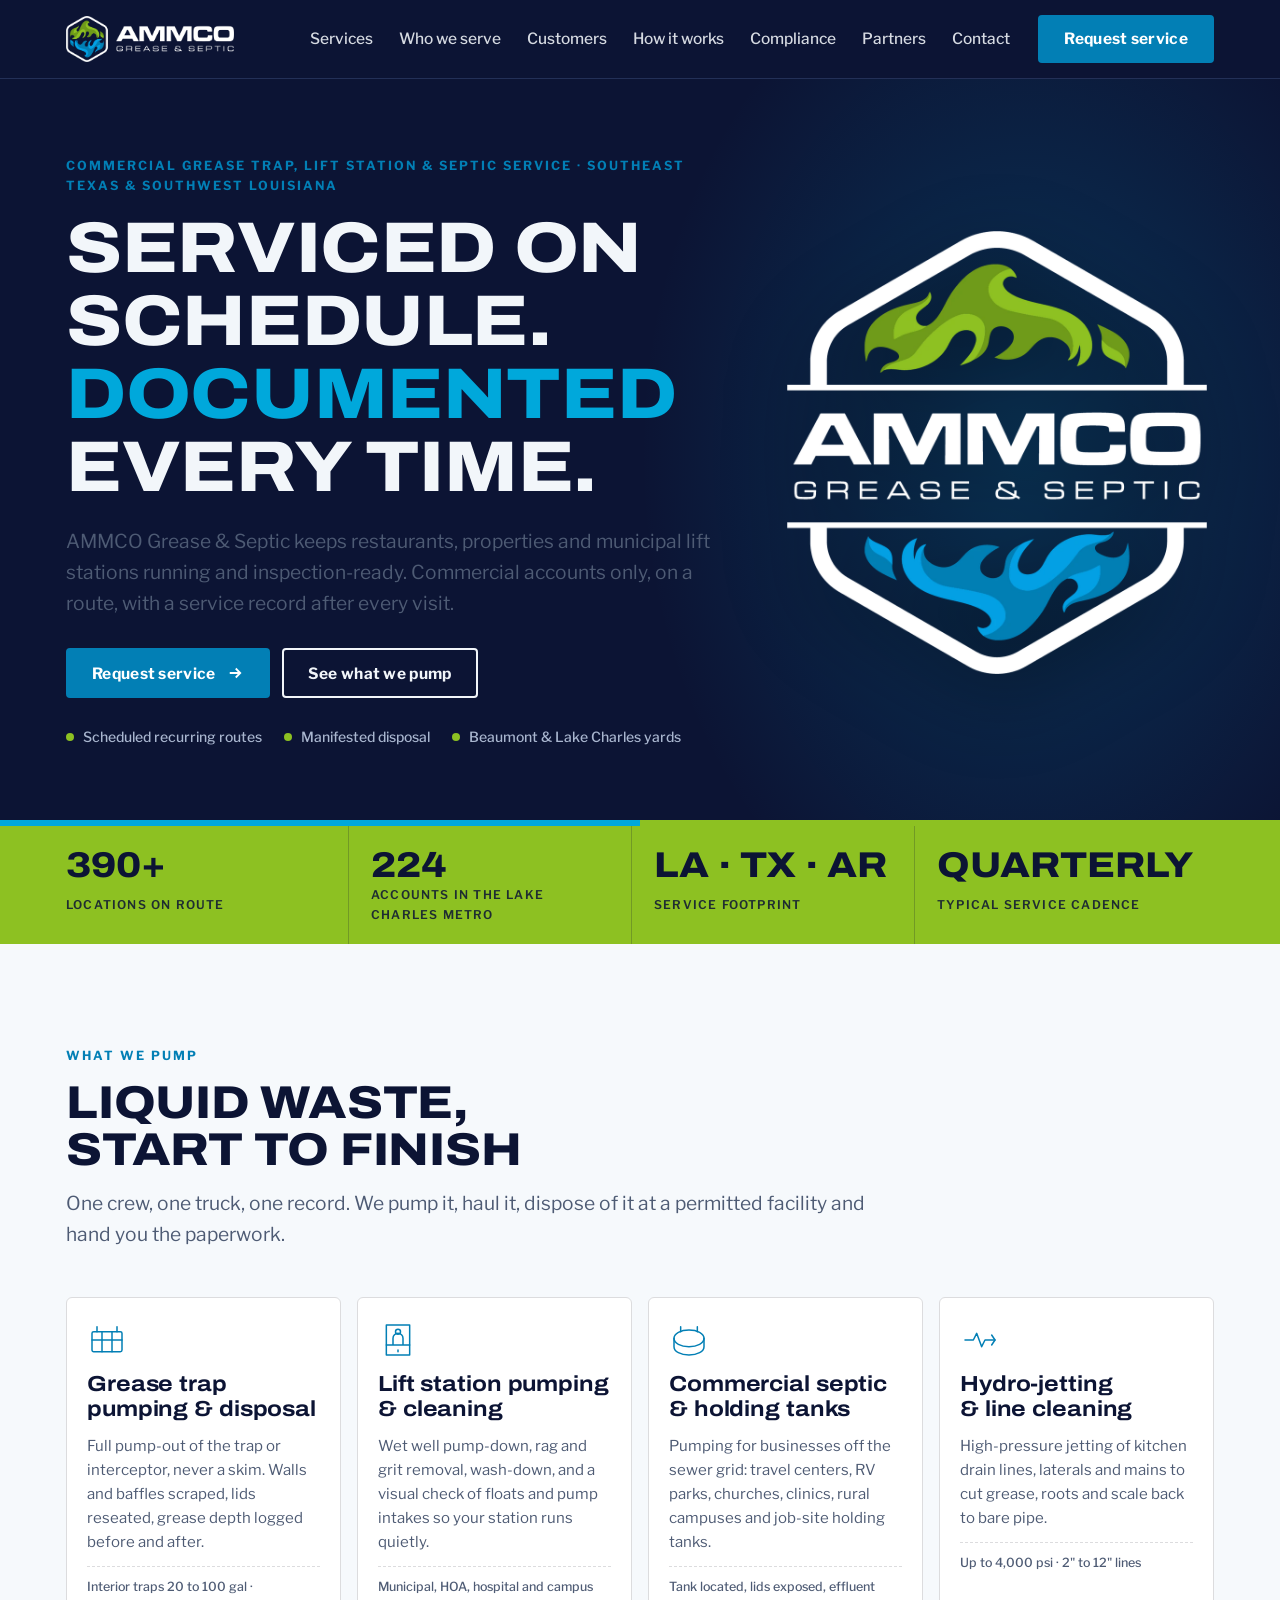
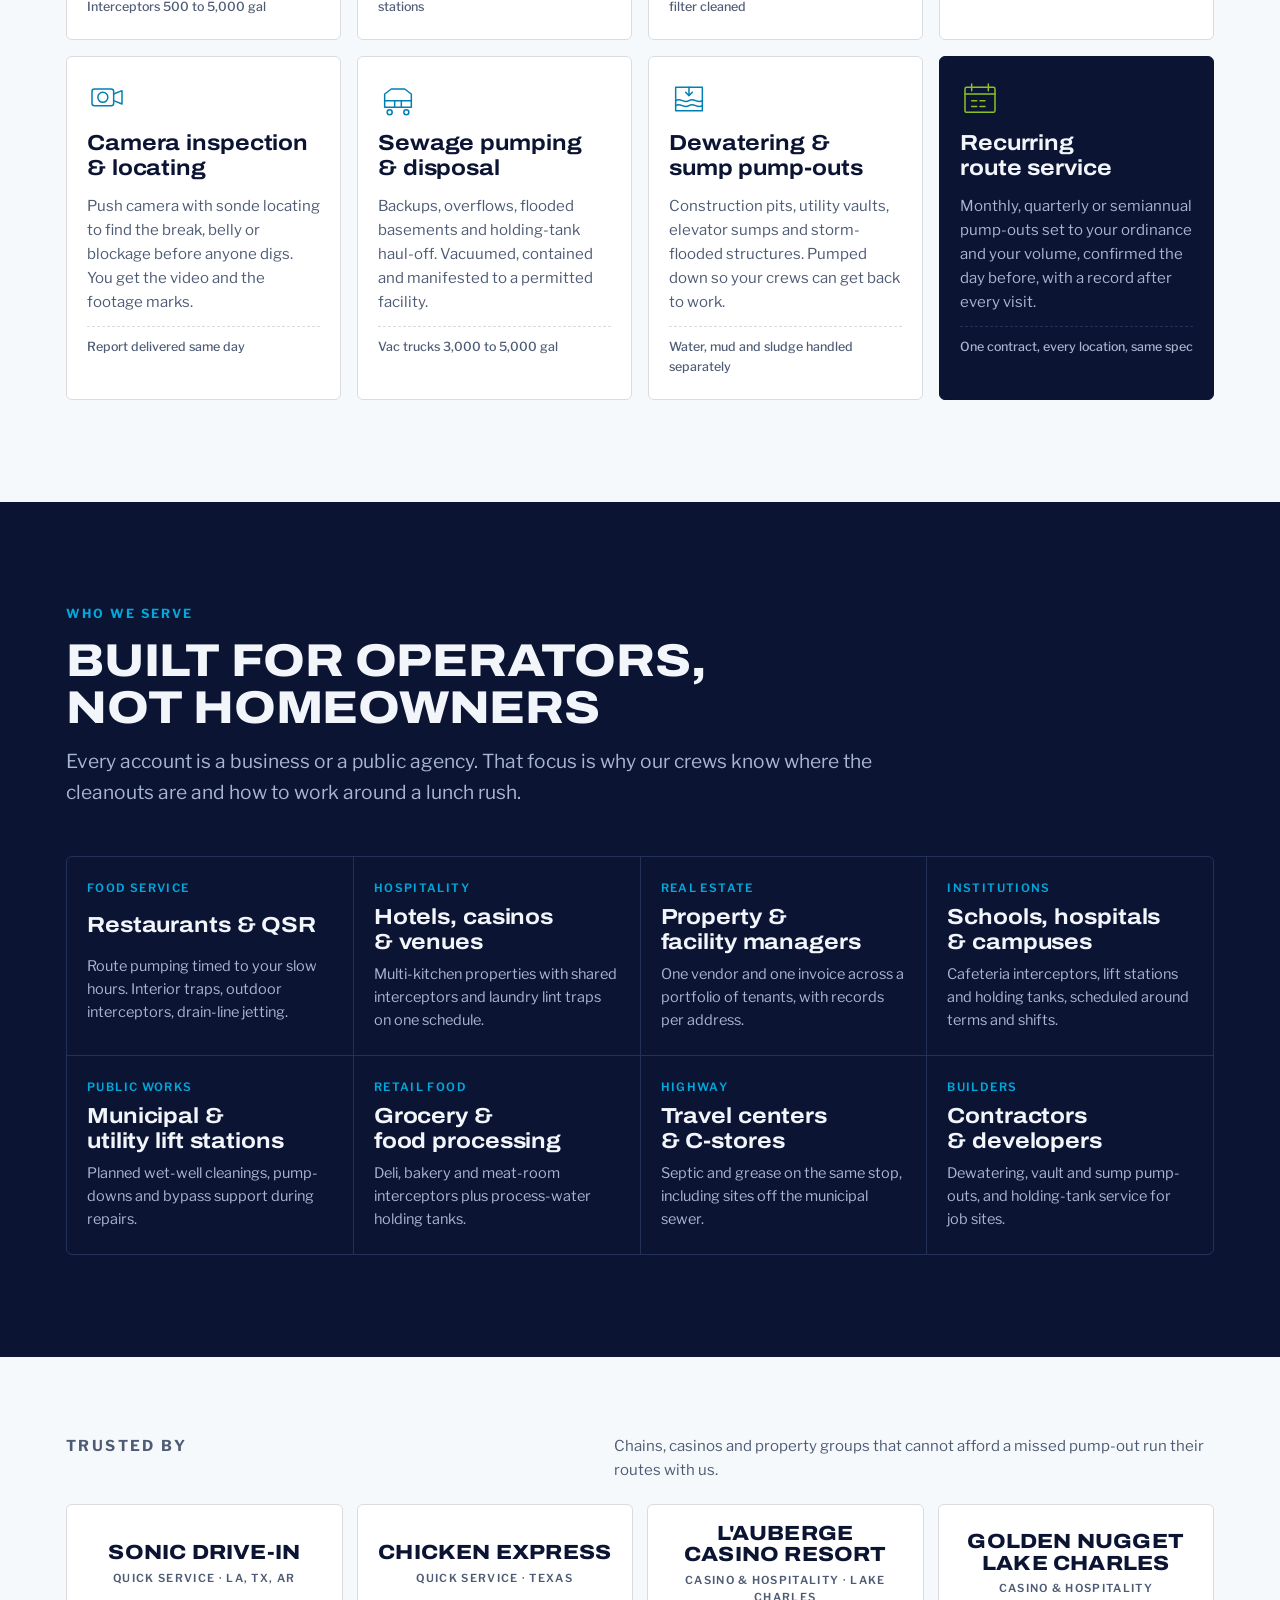
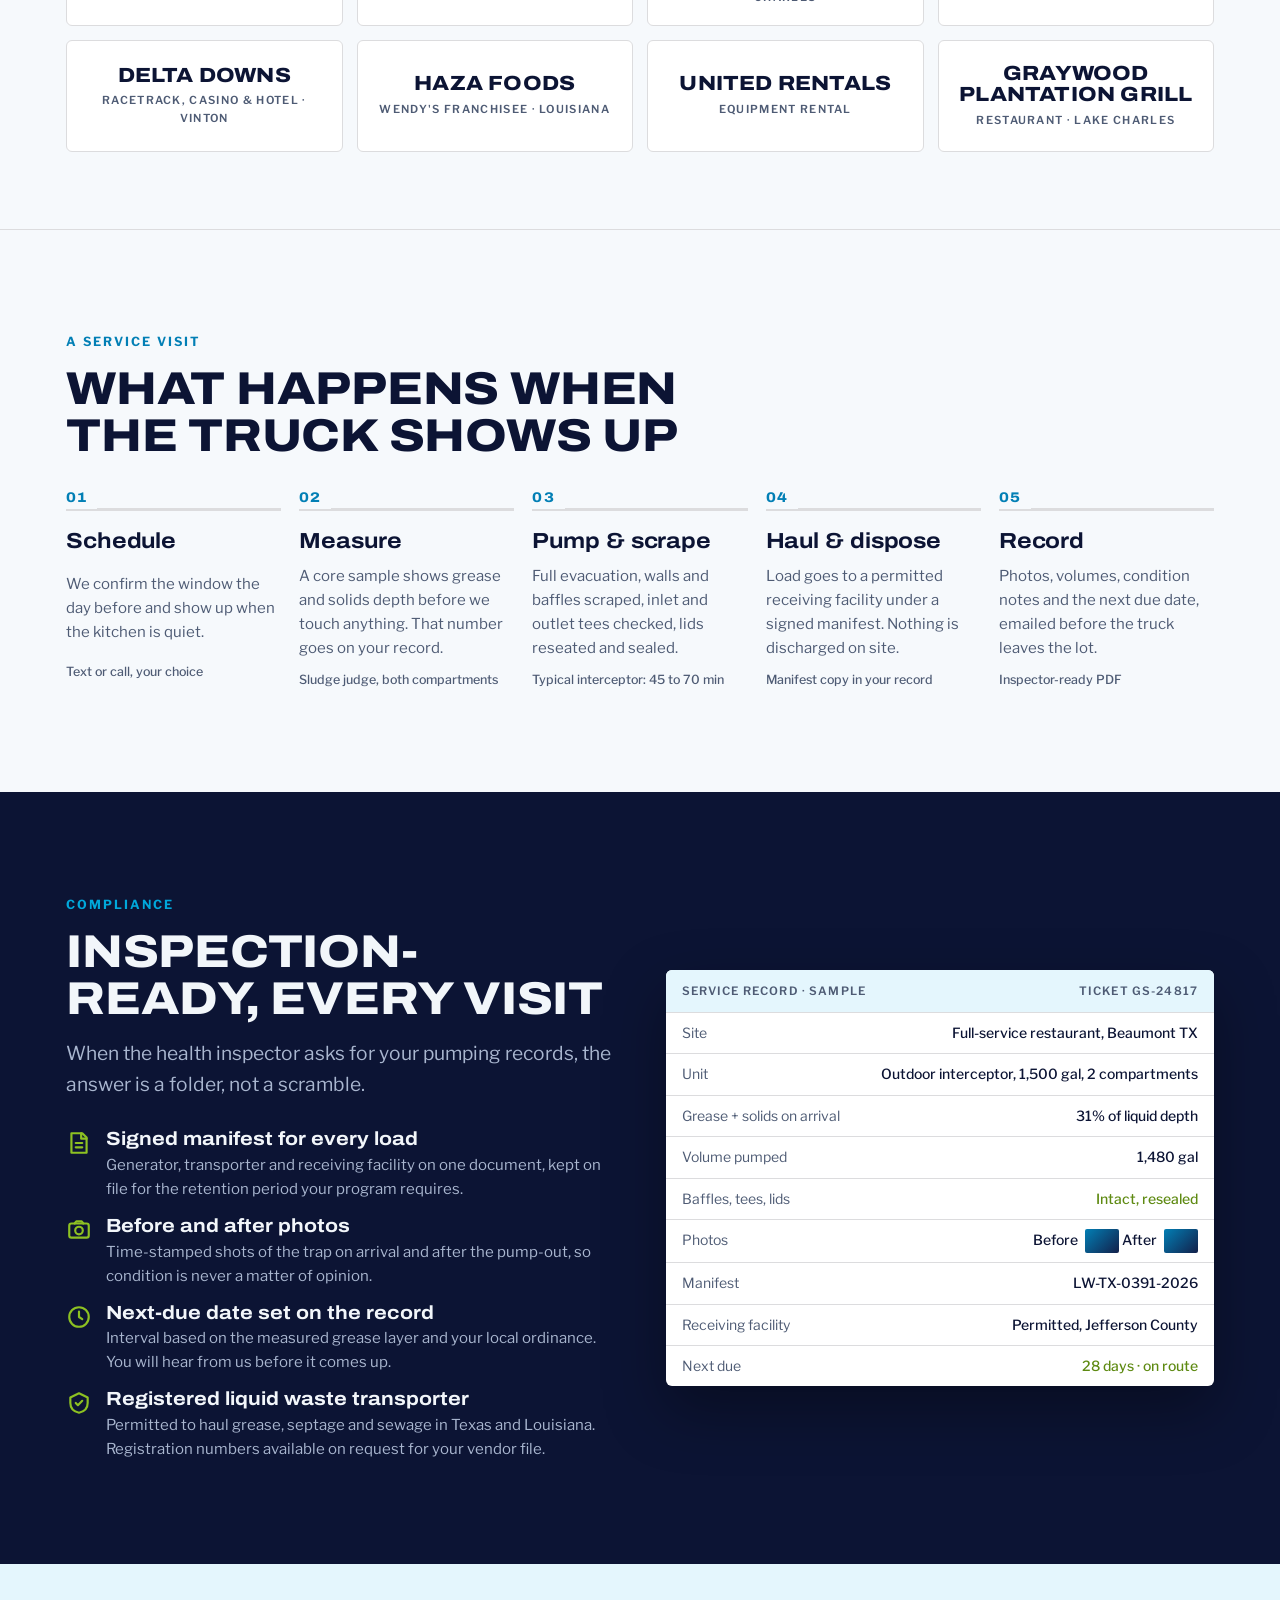
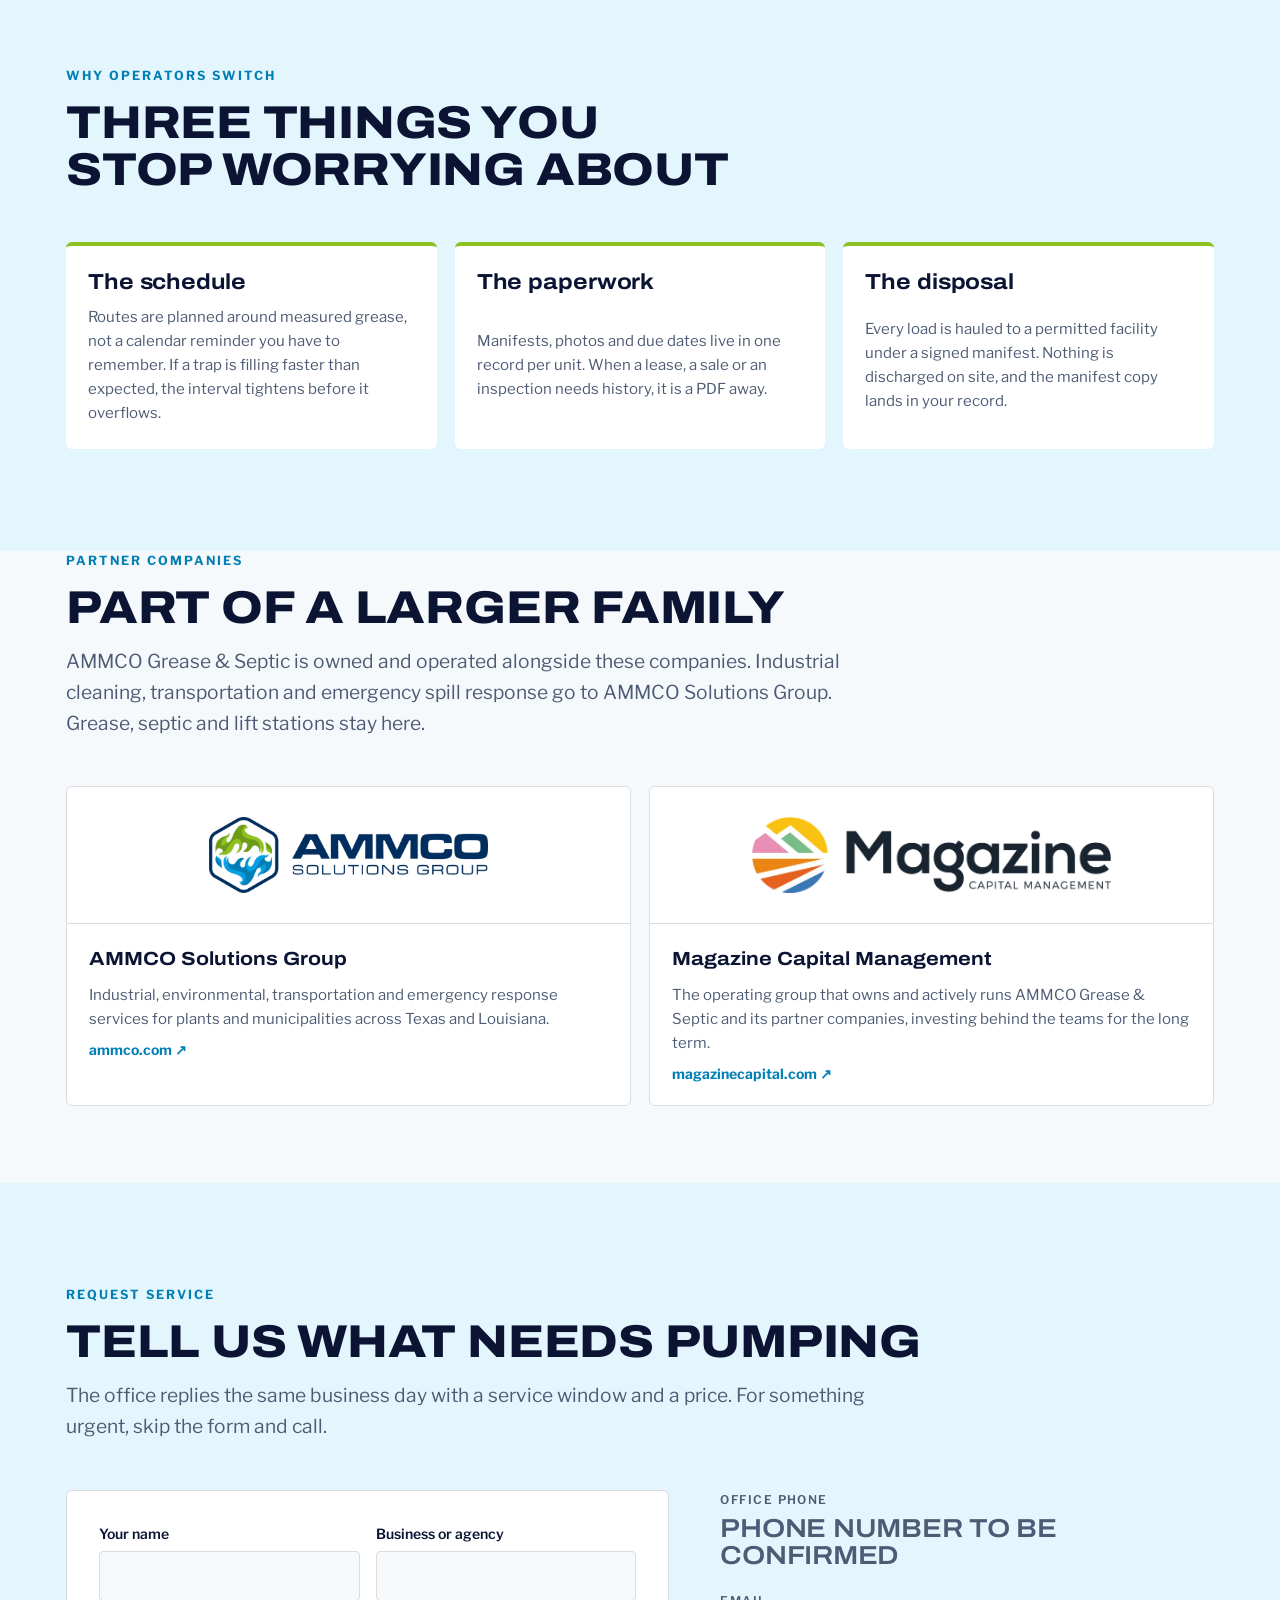
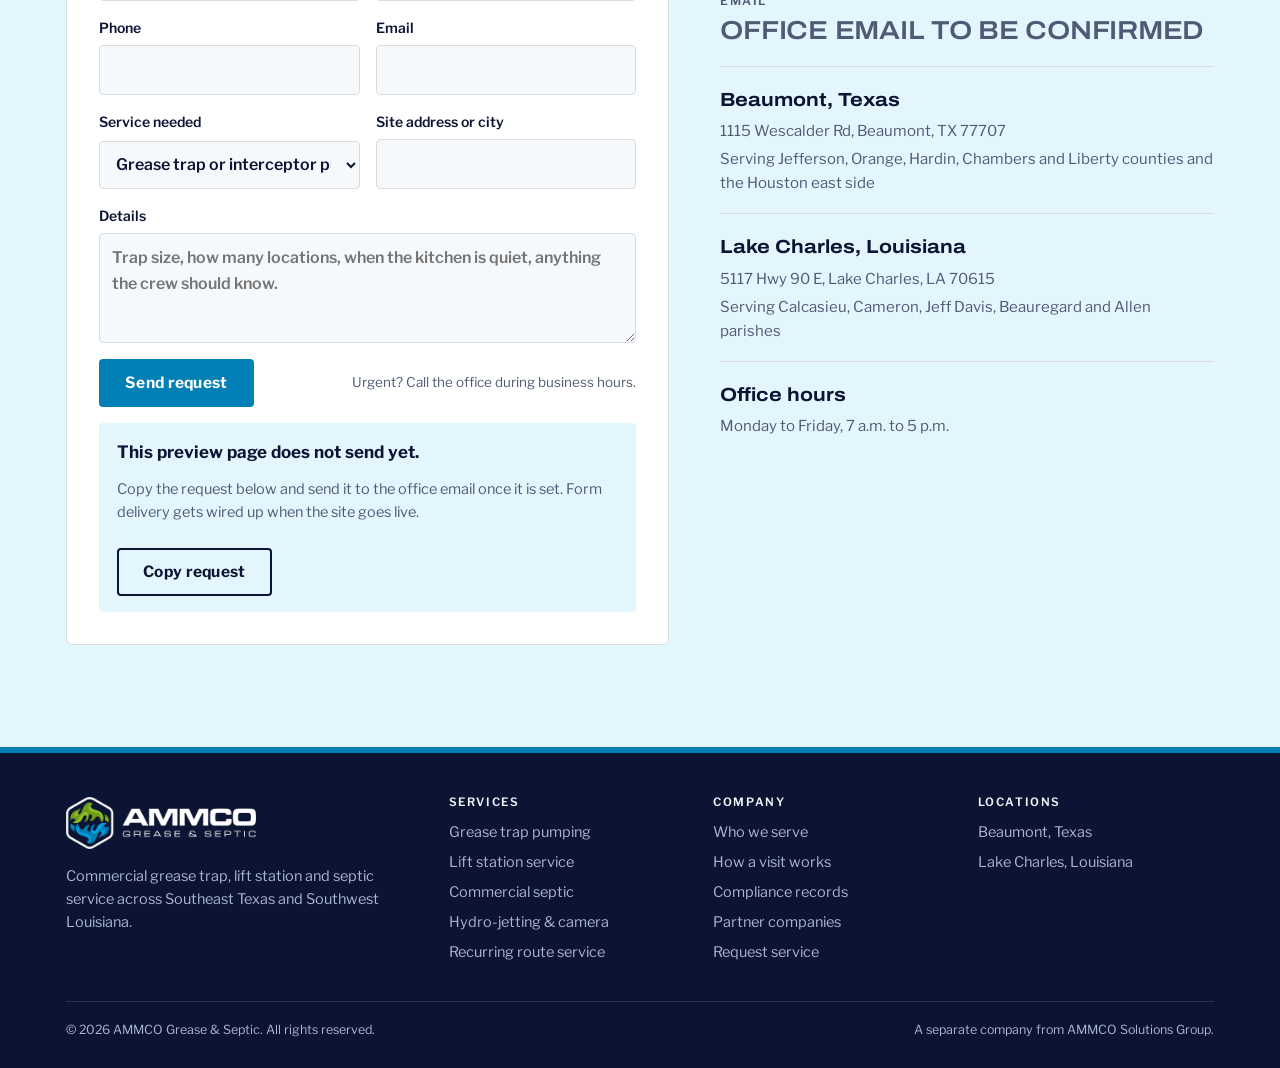
==== commit 1676ff51: "Simplify hero headline Co-Authored-By: Claude Fable 5.1 <noreply@anthropic.com>" ====
--- a/index.html
+++ b/index.html
@@ -269,7 +269,7 @@
   <div class="wrap">
     <div>
       <p class="eyebrow">Commercial grease trap, lift station &amp; septic service · Southeast Texas &amp; Southwest Louisiana</p>
-      <h1>Pumped on schedule.<br><em>Documented</em> every time.</h1>
+      <h1>Serviced on schedule.<br><em>Documented</em> every time.</h1>
       <p class="lede">AMMCO Grease &amp; Septic keeps restaurants, properties and municipal lift stations running and inspection-ready. Commercial accounts only, on a route, with a service record after every visit.</p>
       <div class="hero-actions">
         <a class="btn btn-blue" href="#contact">Request service <svg viewBox="0 0 24 24" fill="none" stroke="currentColor" stroke-width="2.4" aria-hidden="true"><path d="M5 12h14M13 6l6 6-6 6"/></svg></a>
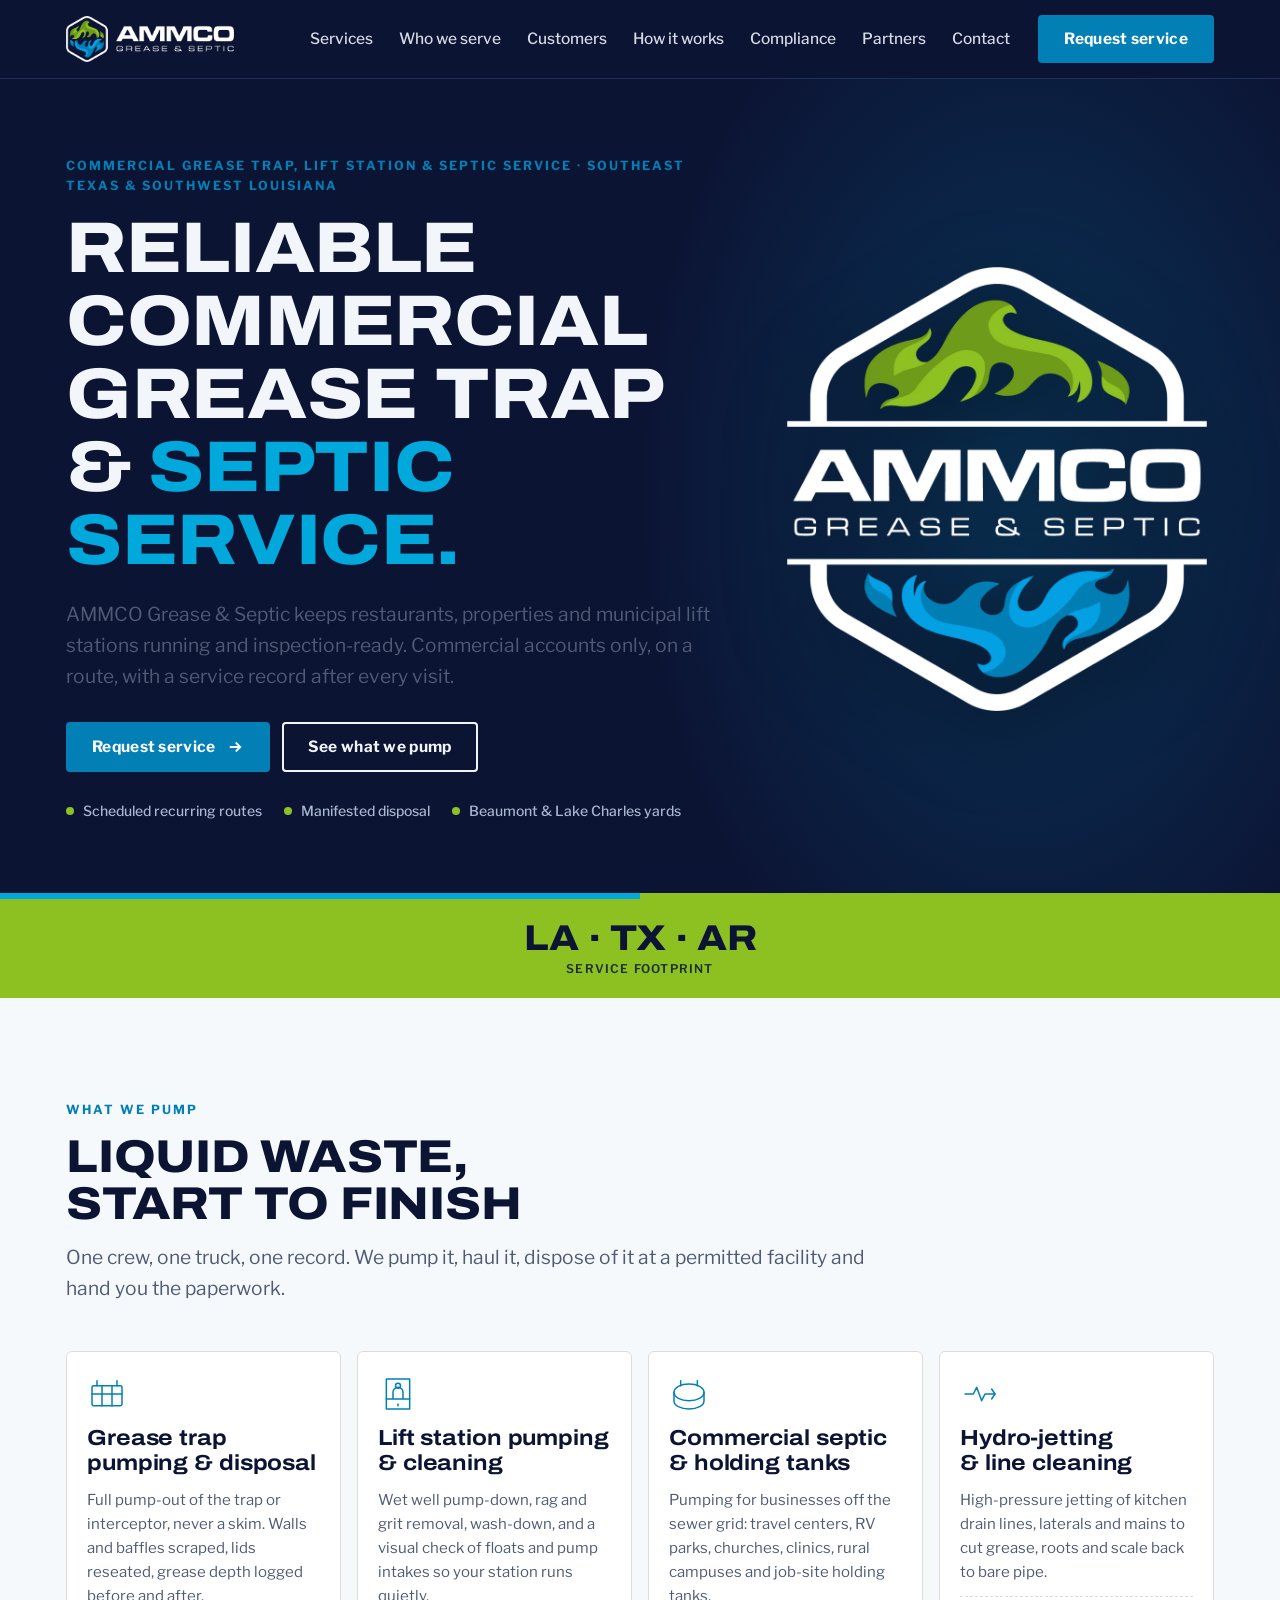
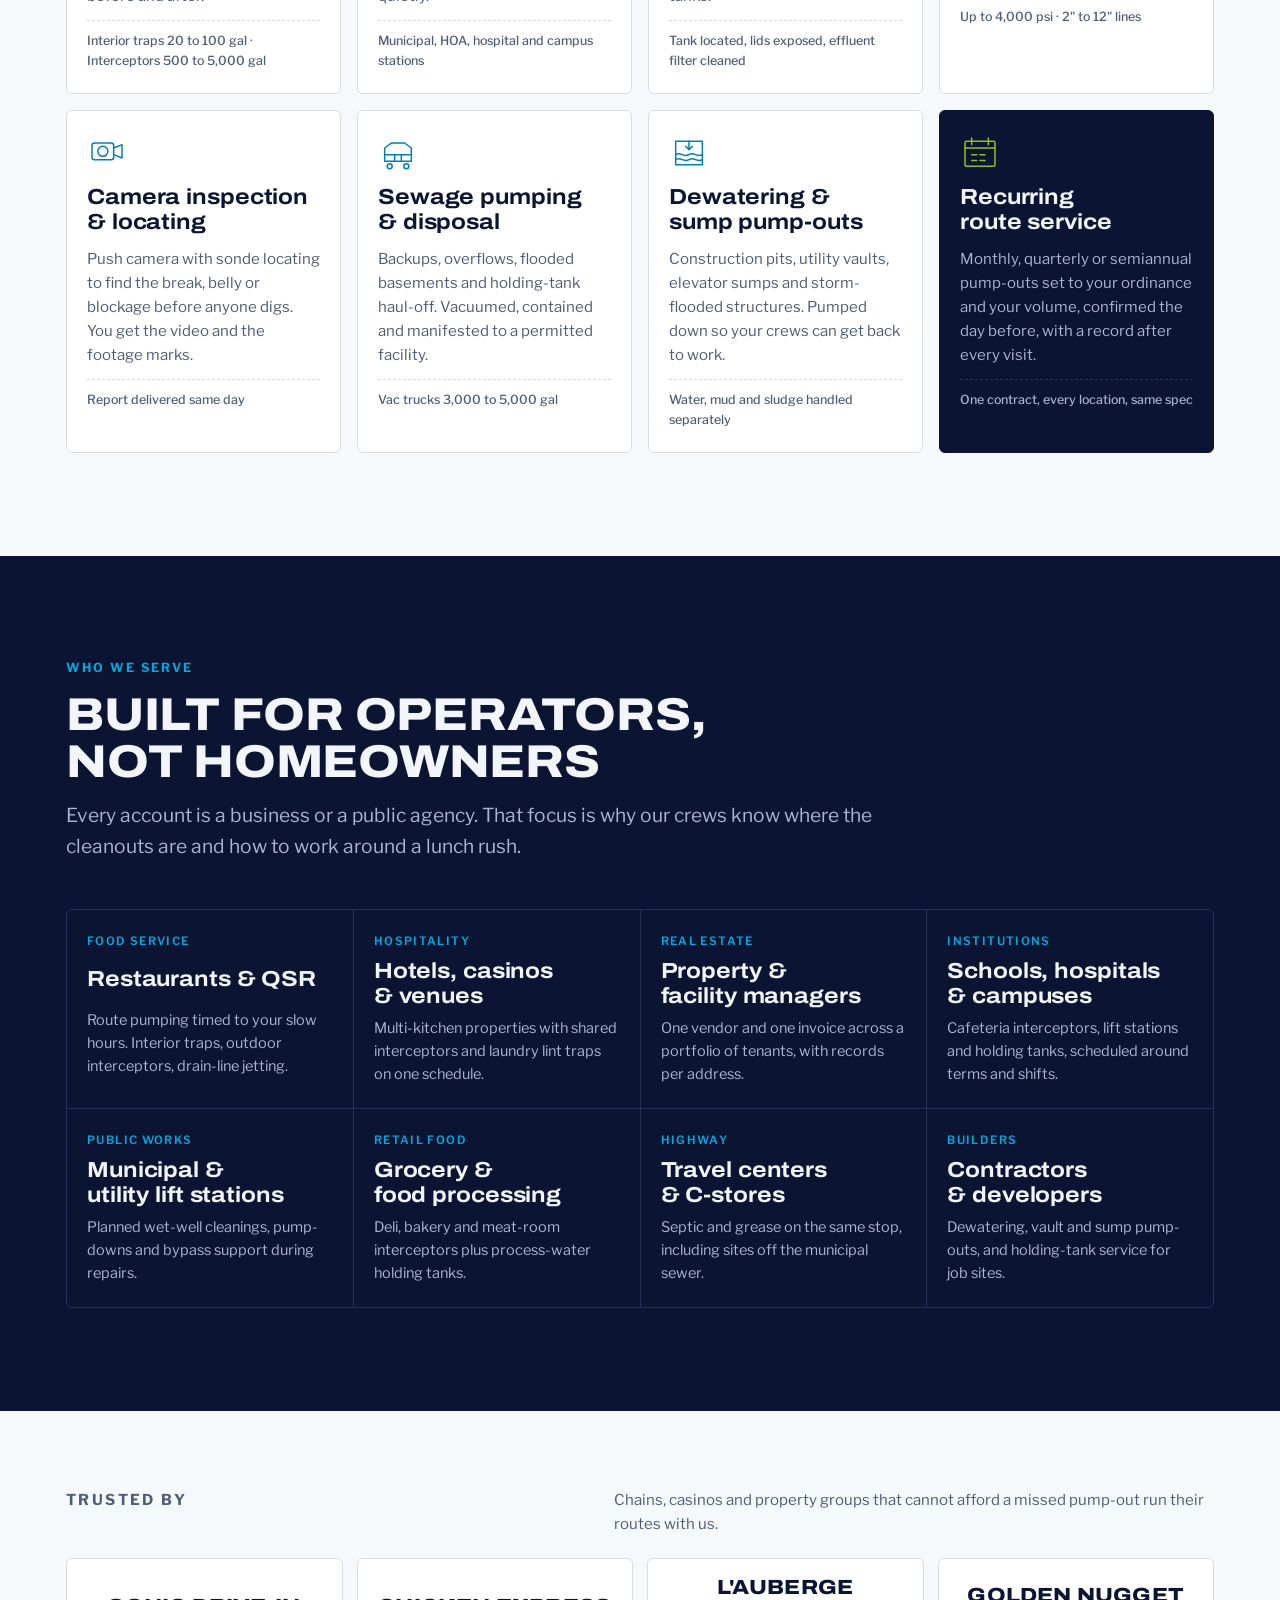
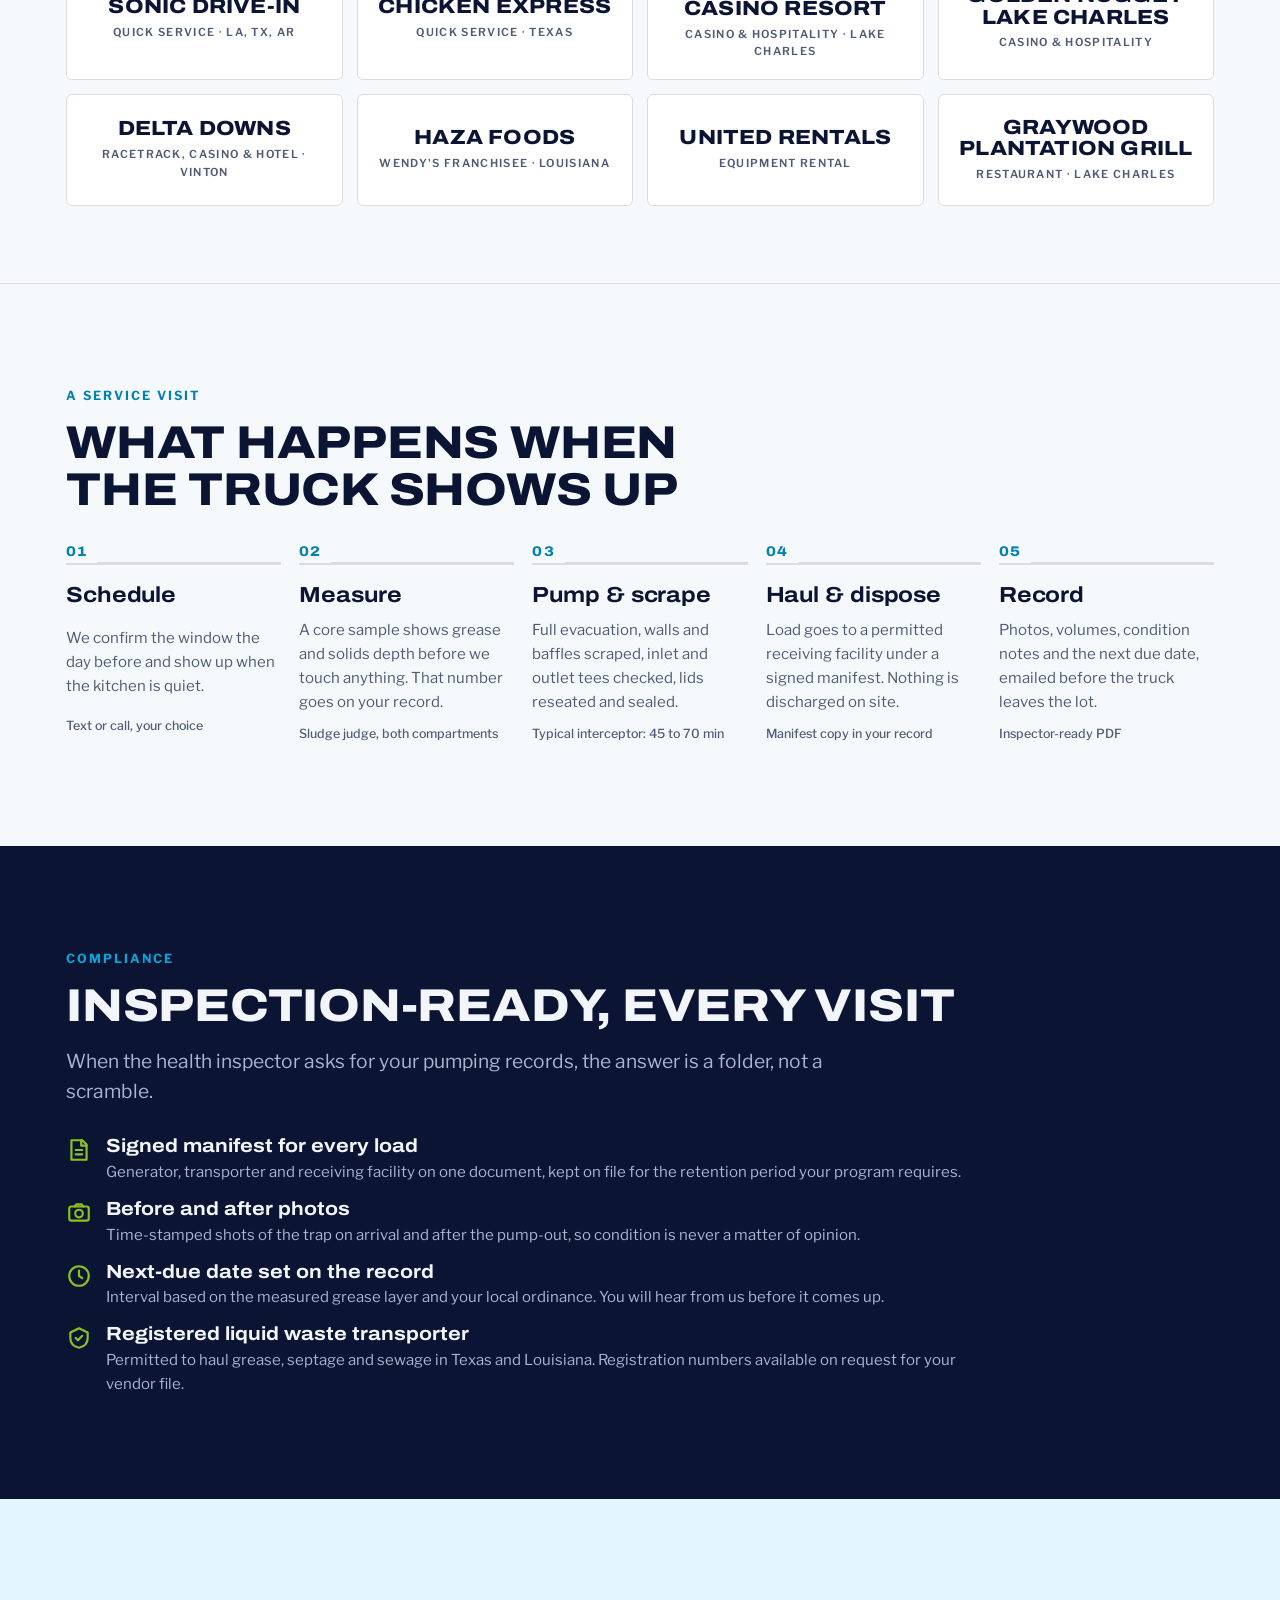
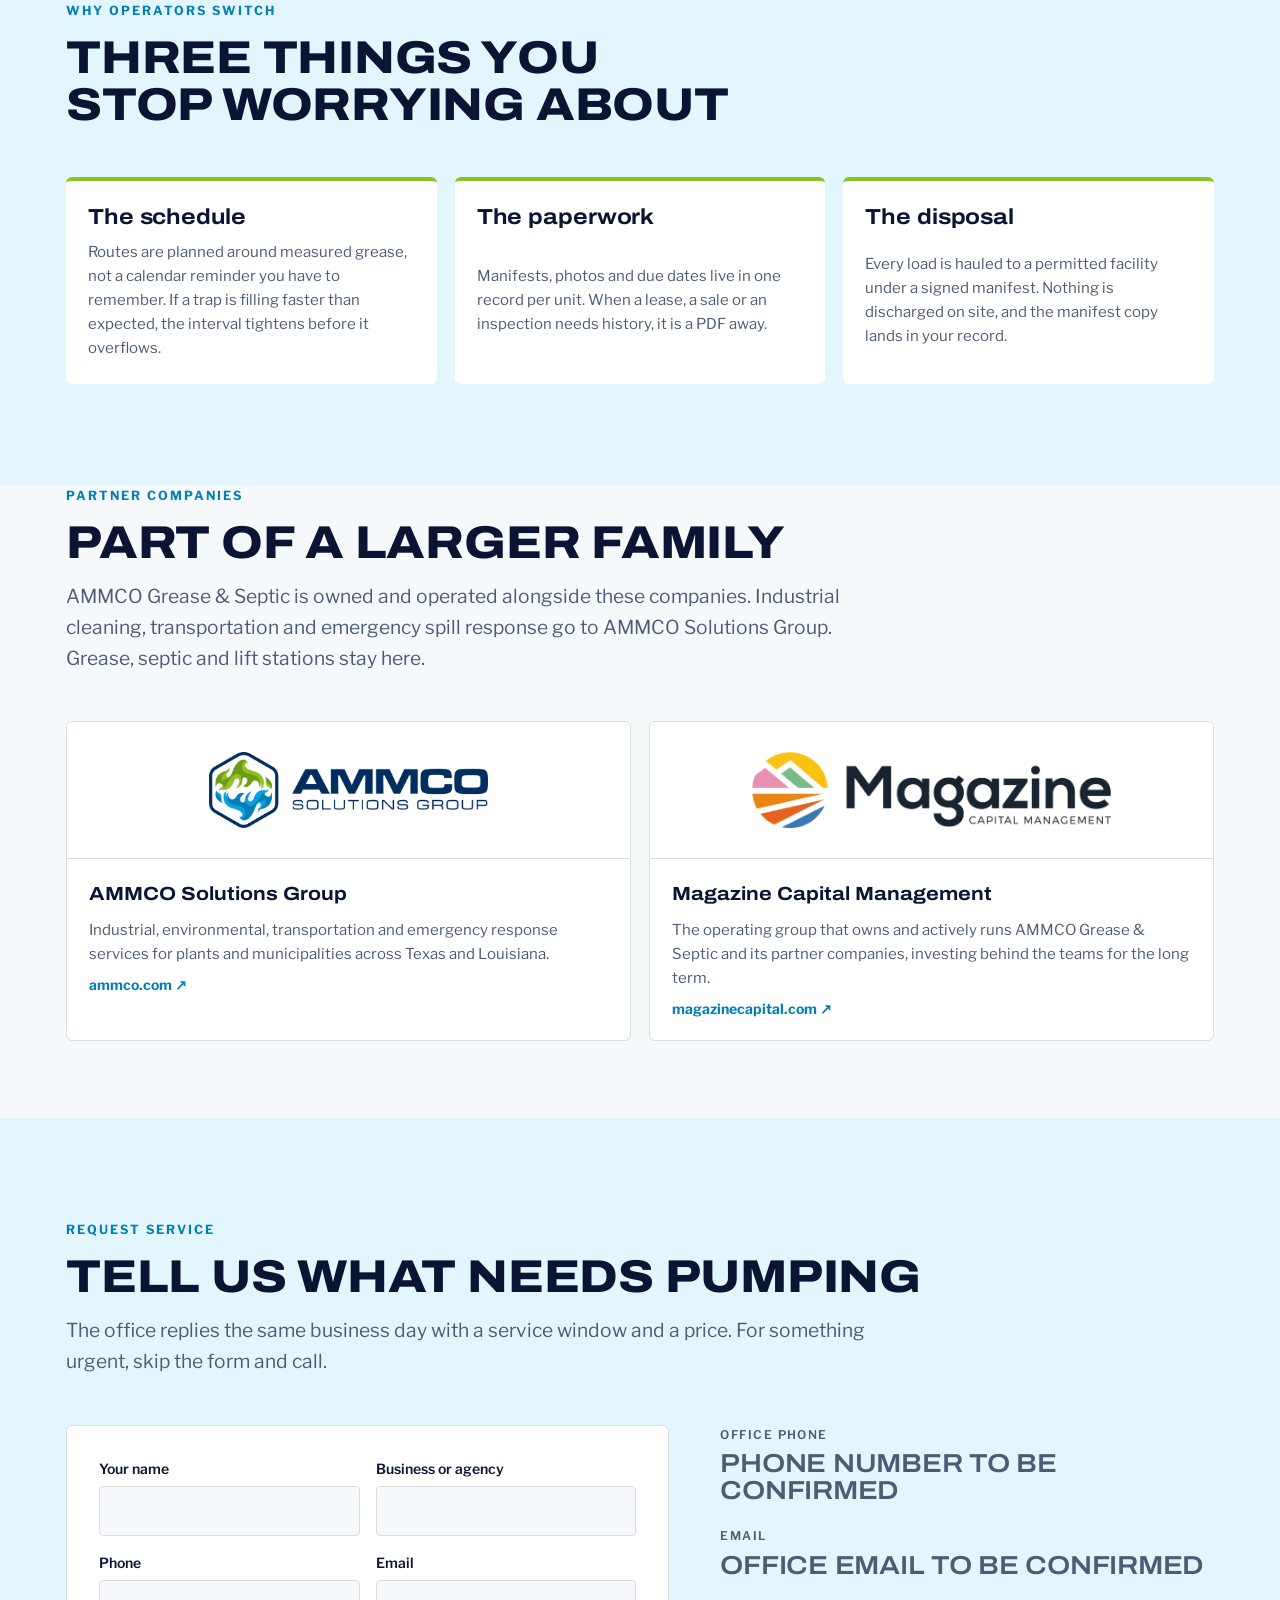
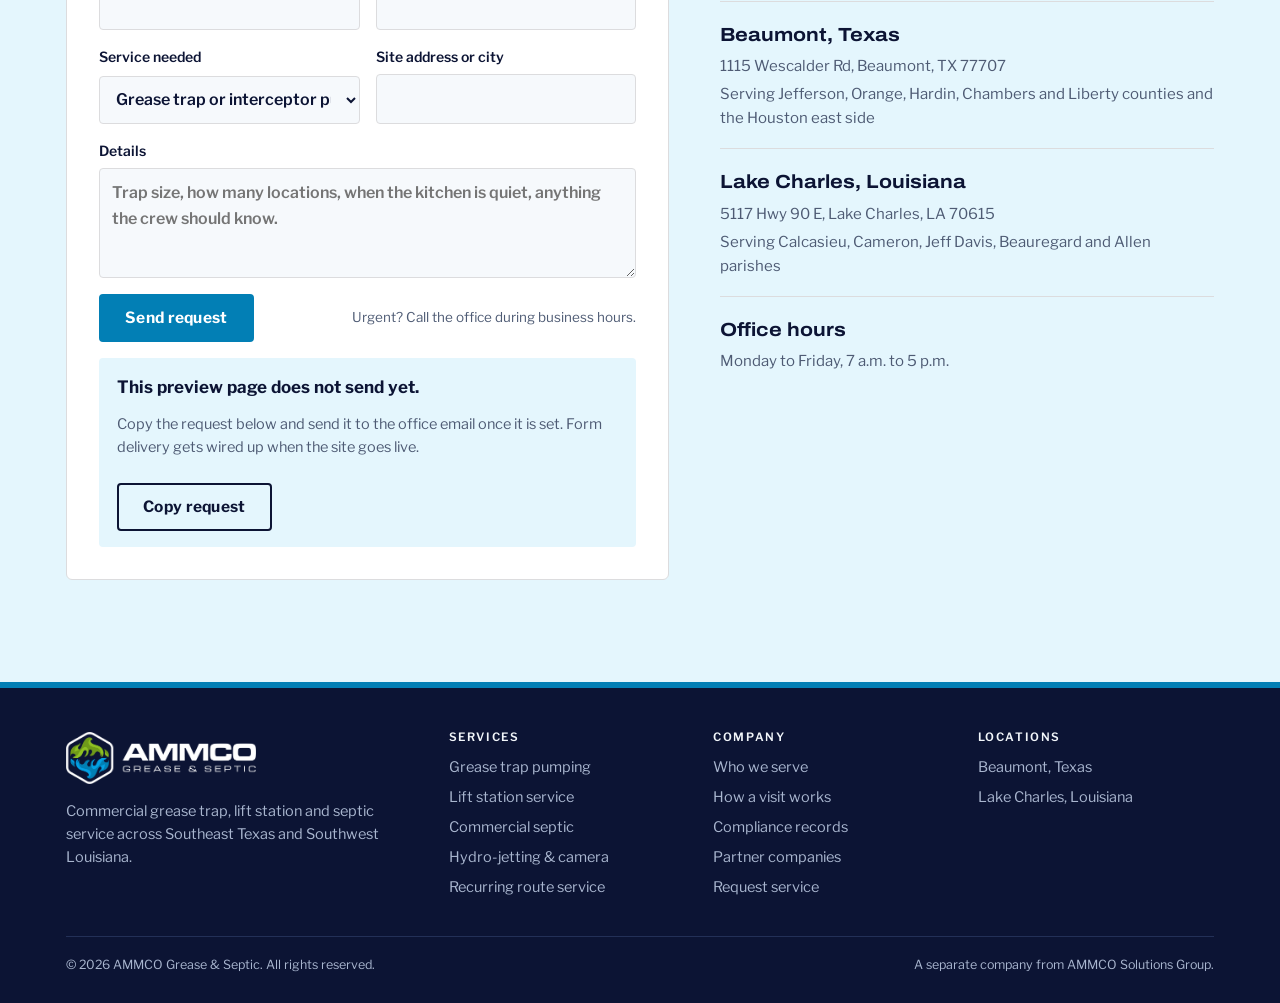
==== commit 739e4293: "Sync to latest reviewed version: simpler headline, trimmed stats, sample record removed Co-Authored-" ====
--- a/index.html
+++ b/index.html
@@ -109,20 +109,10 @@
 
 /* STATS */
 .stats{background:var(--green);color:var(--green-fg)}
-.stats .wrap{display:grid;grid-template-columns:repeat(4,1fr)}
-.stat{padding:22px 20px 20px 0;border-right:1px solid rgba(12,20,52,.22);display:grid;gap:2px}
-.stat+.stat{padding-left:22px}
-.stat:last-child{border-right:0}
+.stats .wrap{display:flex;justify-content:center}
+.stat{padding:22px 0 20px;display:grid;gap:2px;justify-items:center;text-align:center}
 .stat b{font-family:var(--display);font-stretch:112.5%;font-size:clamp(28px,2.8vw,36px);font-weight:800;line-height:1;font-variant-numeric:tabular-nums;text-transform:uppercase;white-space:nowrap}
 .stat span{font-weight:600;font-size:12px;letter-spacing:.1em;text-transform:uppercase;opacity:.85}
-@media (max-width:760px){
-  .stats .wrap{grid-template-columns:1fr 1fr}
-  .stat{border-right:0;border-bottom:1px solid rgba(12,20,52,.22);padding-left:0}
-  .stat+.stat{padding-left:0}
-  .stat:nth-child(odd){border-right:1px solid rgba(12,20,52,.22);padding-right:16px}
-  .stat:nth-child(even){padding-left:16px}
-  .stat:nth-last-child(-n+2){border-bottom:0}
-}
 
 /* CUSTOMERS */
 .trusted{padding-block:clamp(48px,6vw,80px);border-bottom:1px solid var(--line)}
@@ -168,7 +158,7 @@
 @media (max-width:520px){.steps{grid-template-columns:1fr}}
 
 /* COMPLIANCE */
-.comp{display:grid;grid-template-columns:1fr 1fr;gap:clamp(24px,4vw,56px);align-items:center}
+.comp{display:grid;grid-template-columns:1fr;max-width:76ch;gap:clamp(24px,4vw,56px);align-items:center}
 .comp-list{list-style:none;padding:0;margin:0;display:grid;gap:14px}
 .comp-list li{display:grid;grid-template-columns:28px 1fr;gap:12px;align-items:start}
 .comp-list svg{width:26px;height:26px;stroke:var(--green);fill:none;stroke-width:2;stroke-linecap:round;stroke-linejoin:round;margin-top:2px}
@@ -269,7 +259,7 @@
   <div class="wrap">
     <div>
       <p class="eyebrow">Commercial grease trap, lift station &amp; septic service · Southeast Texas &amp; Southwest Louisiana</p>
-      <h1>Serviced on schedule.<br><em>Documented</em> every time.</h1>
+      <h1>Reliable commercial<br>grease trap &amp; <em>septic service.</em></h1>
       <p class="lede">AMMCO Grease &amp; Septic keeps restaurants, properties and municipal lift stations running and inspection-ready. Commercial accounts only, on a route, with a service record after every visit.</p>
       <div class="hero-actions">
         <a class="btn btn-blue" href="#contact">Request service <svg viewBox="0 0 24 24" fill="none" stroke="currentColor" stroke-width="2.4" aria-hidden="true"><path d="M5 12h14M13 6l6 6-6 6"/></svg></a>
@@ -289,10 +279,7 @@
 
 <section class="stats" aria-label="Key facts">
   <div class="wrap">
-    <div class="stat"><b>390+</b><span>Locations on route</span></div>
-    <div class="stat"><b>224</b><span>Accounts in the Lake Charles metro</span></div>
     <div class="stat"><b>LA · TX · AR</b><span>Service footprint</span></div>
-    <div class="stat"><b>Quarterly</b><span>Typical service cadence</span></div>
   </div>
 </section>
 
@@ -424,20 +411,6 @@
           <li><svg viewBox="0 0 24 24" aria-hidden="true"><circle cx="12" cy="12" r="9"/><path d="M12 7v5l3 2"/></svg><div><b>Next-due date set on the record</b><p>Interval based on the measured grease layer and your local ordinance. You will hear from us before it comes up.</p></div></li>
           <li><svg viewBox="0 0 24 24" aria-hidden="true"><path d="M12 3l8 4v5c0 5-3.5 8-8 9-4.5-1-8-4-8-9V7z"/><path d="M9 12l2 2 4-4"/></svg><div><b>Registered liquid waste transporter</b><p>Permitted to haul grease, septage and sewage in Texas and Louisiana. Registration numbers available on request for your vendor file.</p></div></li>
         </ul>
-      </div>
-      <div class="record" aria-label="Sample service record">
-        <div class="record-head"><span>Service record · Sample</span><span>Ticket GS-24817</span></div>
-        <table>
-          <tr><td>Site</td><td>Full-service restaurant, Beaumont TX</td></tr>
-          <tr><td>Unit</td><td>Outdoor interceptor, 1,500 gal, 2 compartments</td></tr>
-          <tr><td>Grease + solids on arrival</td><td>31% of liquid depth</td></tr>
-          <tr><td>Volume pumped</td><td>1,480 gal</td></tr>
-          <tr><td>Baffles, tees, lids</td><td class="ok">Intact, resealed</td></tr>
-          <tr><td>Photos</td><td>Before <span class="photo"></span> After <span class="photo"></span></td></tr>
-          <tr><td>Manifest</td><td>LW-TX-0391-2026</td></tr>
-          <tr><td>Receiving facility</td><td>Permitted, Jefferson County</td></tr>
-          <tr><td>Next due</td><td class="ok">28 days · on route</td></tr>
-        </table>
       </div>
     </div>
   </div>
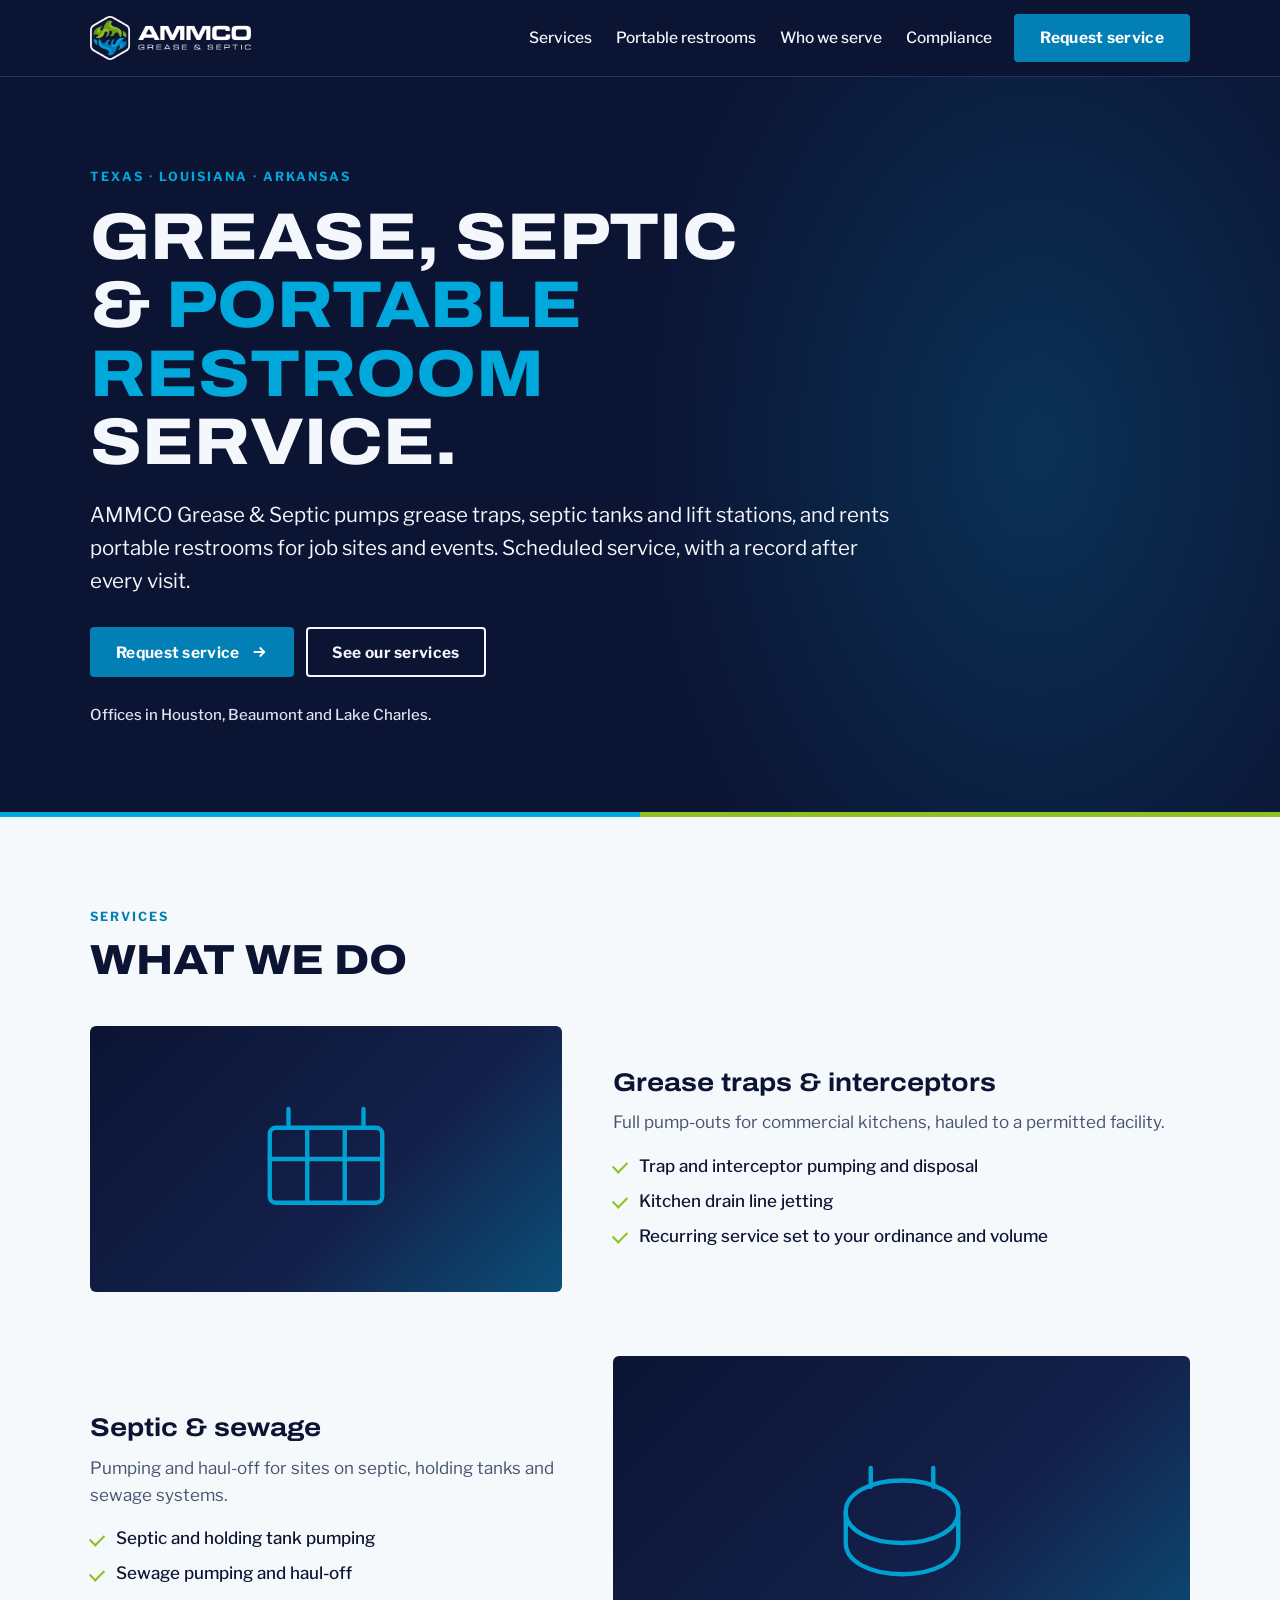
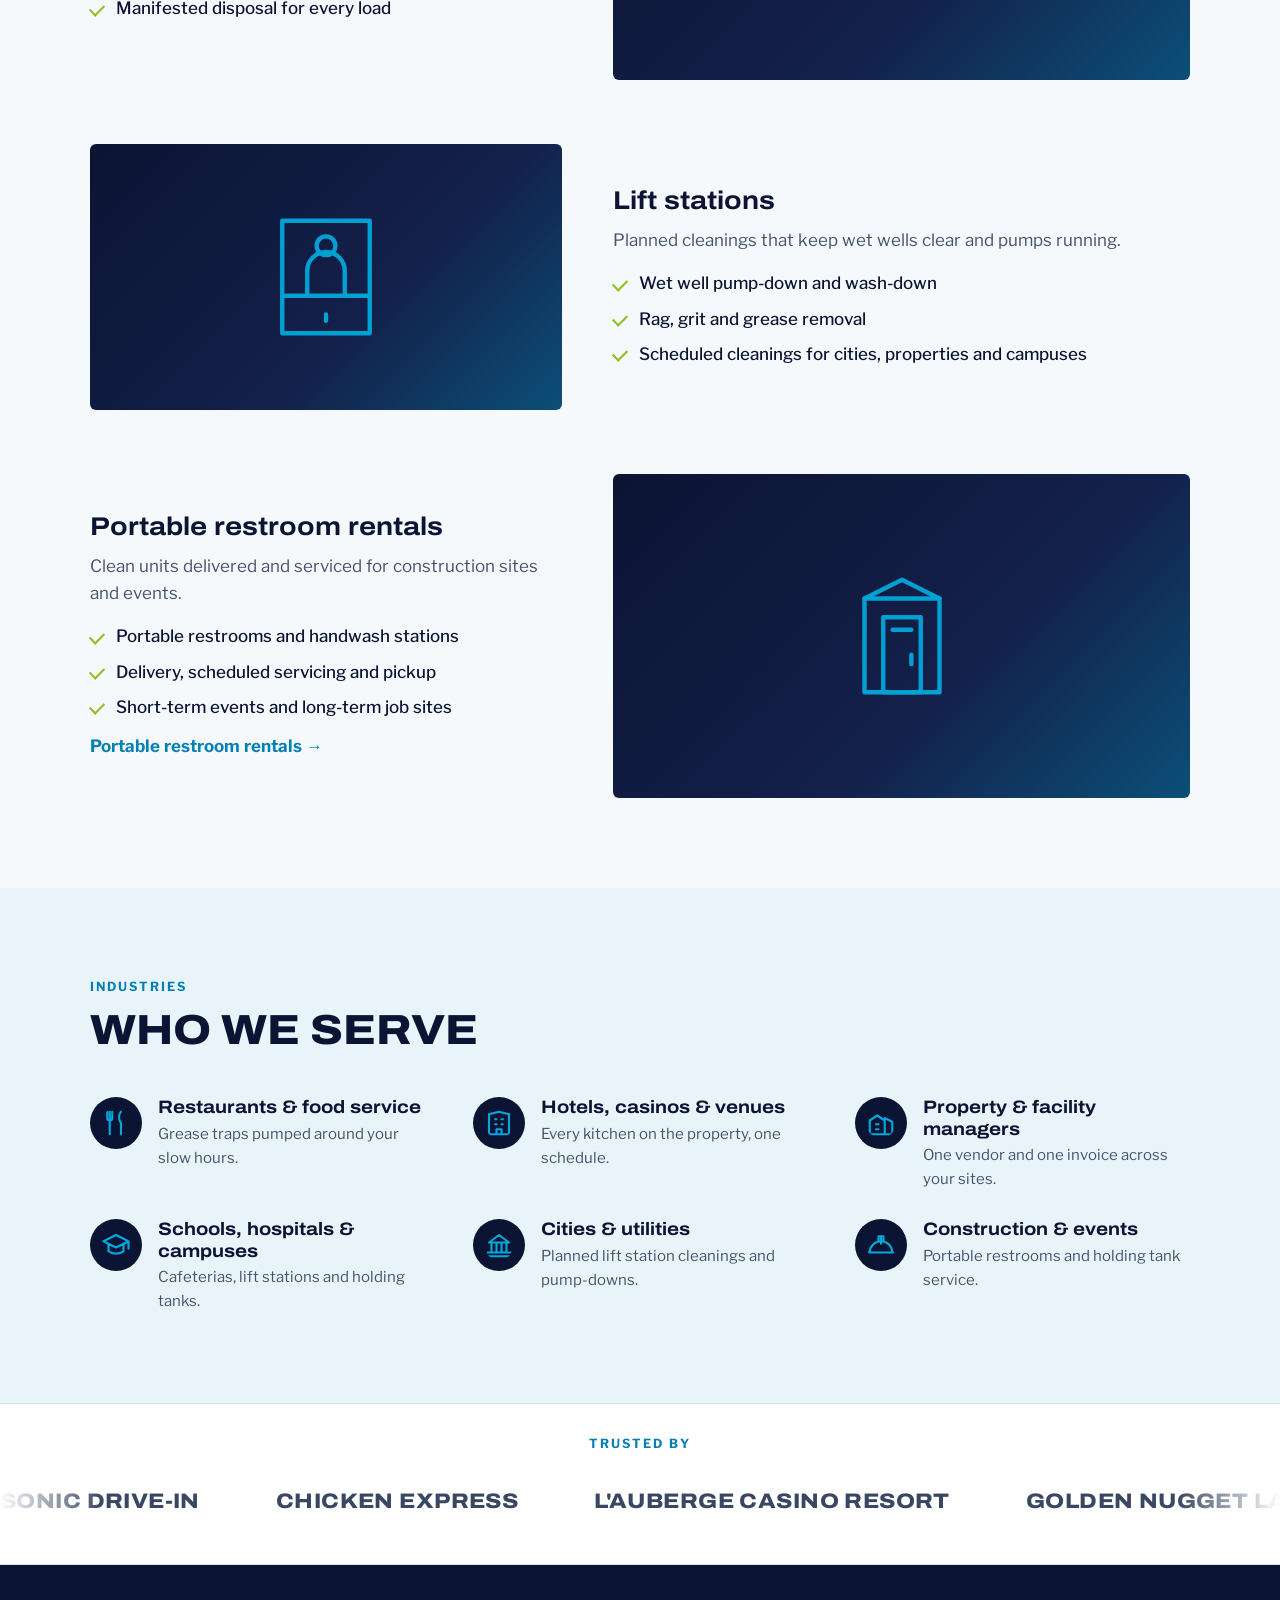
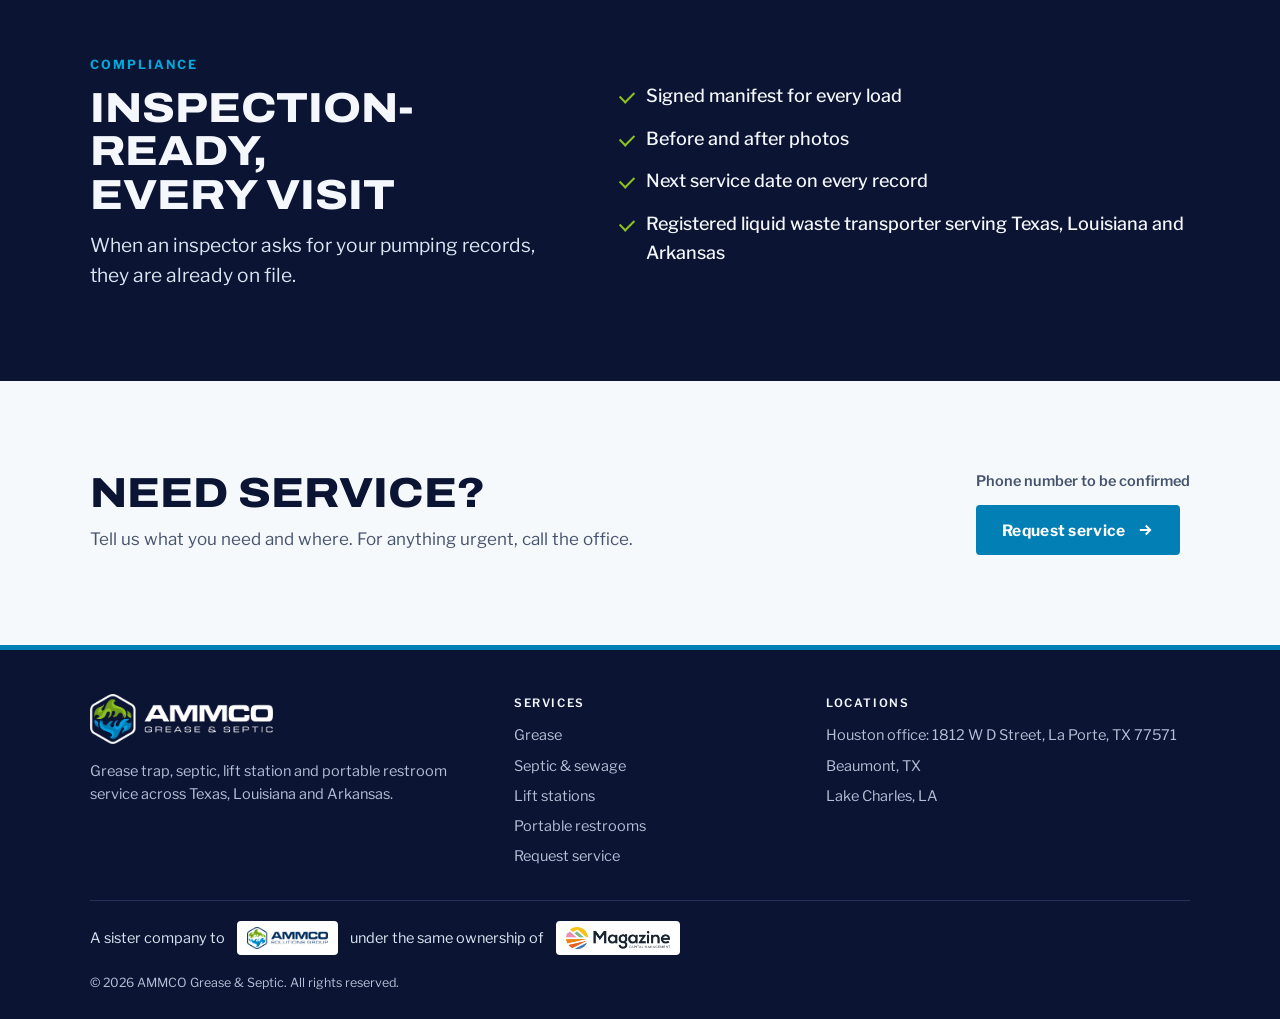
==== commit 5e222436: "Apply review feedback: shorter homepage, request and restroom pages, three-state service area Co-Aut" ====
--- a/index.html
+++ b/index.html
@@ -3,523 +3,155 @@
 <head>
 <meta charset="utf-8">
 <meta name="viewport" content="width=device-width, initial-scale=1, viewport-fit=cover">
-<meta name="description" content="AMMCO Grease &amp; Septic: scheduled commercial grease trap, septic and liquid waste service across Louisiana and Texas.">
-<title>AMMCO Grease & Septic</title>
+<title>AMMCO Grease &amp; Septic | Grease Trap, Septic &amp; Portable Restroom Service | Houston, Beaumont, Lake Charles</title>
+<meta name="description" content="AMMCO Grease &amp; Septic provides grease trap pumping, septic and sewage service, lift station cleaning and portable restroom rentals across Texas, Louisiana and Arkansas, with offices in Houston, Beaumont and Lake Charles.">
+<link rel="icon" href="assets/img/favicon.png">
 <link rel="preconnect" href="https://fonts.googleapis.com">
 <link rel="stylesheet" href="https://fonts.googleapis.com/css2?family=Archivo:wdth,wght@112.5,600;112.5,700;112.5,800&family=Libre+Franklin:wght@400;500;600;700&display=swap">
-<style>
-/* Layout: AMMCO brand bands. Navy header, hero and footer carry the white logo; light working body; blue for every action, green for proof points. */
-:root{
-  --bg:#F6F9FC; --fg:#0C1434; --muted:#4E5B74; --line:#DCDCDE; --card:#FFFFFF; --card-2:#E4F6FD;
-  --ink:#0C1434; --ink-2:#13204A; --ink-fg:#F2F6FA; --ink-muted:#A9B6CF; --ink-line:#233057;
-  --blue:#027FB5; --blue-bright:#00A8DB; --blue-fg:#FFFFFF; --blue-soft:#E4F6FD;
-  --green:#8DC122; --green-deep:#709A1B; --green-fg:#0C1434;
-  --ok:#5E8A12; --warn:#C8731A; --logo-card:#FFFFFF;
-  --display:'Archivo','Franklin Gothic Medium','Arial Black',Arial,sans-serif;
-  --body:'Libre Franklin','Franklin Gothic','Segoe UI',Helvetica,Arial,sans-serif;
-  --gutter-l:max(16px, env(safe-area-inset-left, 0px));
-  --gutter-r:max(16px, env(safe-area-inset-right, 0px));
-}
-@media (prefers-color-scheme: dark){
-  :root:not([data-theme="light"]){
-    --bg:#0A1020; --fg:#E6ECF5; --muted:#9FAEC7; --line:#22304F; --card:#121B33; --card-2:#16233F;
-    --ink:#070C1C; --ink-2:#0C1434; --ink-fg:#F2F6FA; --ink-muted:#A9B6CF; --ink-line:#1E2B4F;
-    --blue:#1C93C8; --blue-bright:#32BAE7; --blue-fg:#FFFFFF; --blue-soft:#13283F;
-    --green:#8DC122; --green-deep:#A0CF42; --green-fg:#0C1434;
-    --ok:#A0CF42; --warn:#E3A24A;
-    color-scheme:dark;
-  }
-}
-:root[data-theme="dark"]{
-  --bg:#0A1020; --fg:#E6ECF5; --muted:#9FAEC7; --line:#22304F; --card:#121B33; --card-2:#16233F;
-  --ink:#070C1C; --ink-2:#0C1434; --ink-fg:#F2F6FA; --ink-muted:#A9B6CF; --ink-line:#1E2B4F;
-  --blue:#1C93C8; --blue-bright:#32BAE7; --blue-fg:#FFFFFF; --blue-soft:#13283F;
-  --green:#8DC122; --green-deep:#A0CF42; --green-fg:#0C1434;
-  --ok:#A0CF42; --warn:#E3A24A;
-  color-scheme:dark;
-}
-*{box-sizing:border-box}
-html{scroll-behavior:smooth}
-@media (prefers-reduced-motion: reduce){ html{scroll-behavior:auto} *{animation:none!important;transition:none!important} }
-body{margin:0;background:var(--bg);color:var(--fg);font-family:var(--body);font-size:17px;line-height:1.6;-webkit-font-smoothing:antialiased}
-body::before{content:"";position:fixed;inset:0 0 auto;height:env(safe-area-inset-top,0px);z-index:10;background:var(--ink)}
-img{max-width:100%;display:block}
-a{color:inherit}
-h1,h2,h3,h4{font-family:var(--display);font-stretch:112.5%;line-height:1.02;margin:0;text-wrap:balance;letter-spacing:-.005em}
-h1{font-size:clamp(38px,5.6vw,72px);font-weight:800;text-transform:uppercase}
-h2{font-size:clamp(28px,3.6vw,46px);font-weight:800;text-transform:uppercase}
-h3{font-size:clamp(19px,1.7vw,22px);font-weight:700;line-height:1.15}
-p{margin:0}
-.wrap{max-width:1180px;margin:0 auto;padding-left:var(--gutter-l);padding-right:var(--gutter-r)}
-.eyebrow{font-family:var(--body);font-weight:700;font-size:12.5px;letter-spacing:.16em;text-transform:uppercase;color:var(--blue)}
-.band{padding-block:clamp(56px,8vw,112px)}
-.band-ink{background:var(--ink);color:var(--ink-fg)}
-.band-ink .eyebrow{color:var(--blue-bright)}
-.band-alt{background:var(--card-2)}
-.lede{font-size:clamp(17px,1.5vw,20px);max-width:62ch;color:var(--muted)}
-.band-ink .lede{color:var(--ink-muted)}
-.sec-head{display:grid;gap:14px;max-width:72ch;margin-bottom:clamp(28px,4vw,48px)}
-.btn{display:inline-flex;align-items:center;gap:10px;font-family:var(--body);font-weight:700;font-size:15.5px;letter-spacing:.02em;padding:14px 24px;border-radius:4px;text-decoration:none;border:2px solid transparent;cursor:pointer;line-height:1;transition:transform .12s ease,background .15s ease,border-color .15s ease}
-.btn:active{transform:translateY(1px)}
-.btn-blue{background:var(--blue);color:var(--blue-fg);border-color:var(--blue)}
-.btn-blue:hover{background:var(--blue-bright);border-color:var(--blue-bright)}
-.btn-ghost{background:transparent;color:inherit;border-color:currentColor}
-.btn-ghost:hover{background:rgba(127,150,180,.14)}
-.btn svg{width:18px;height:18px}
-:focus-visible{outline:3px solid var(--blue-bright);outline-offset:3px}
-.label{font-family:var(--body);font-weight:600;font-size:11.5px;letter-spacing:.12em;text-transform:uppercase}
-.num{font-variant-numeric:tabular-nums}
-
-/* NAV */
-.nav{position:sticky;top:env(safe-area-inset-top,0px);z-index:9;background:var(--ink);color:var(--ink-fg);border-bottom:1px solid var(--ink-line)}
-.nav .wrap{display:flex;align-items:center;gap:28px;min-height:78px}
-.brand{display:block;flex:0 0 auto;line-height:0}
-.brand img{height:46px;width:auto}
-.nav-links{display:flex;gap:26px;margin-left:auto;list-style:none;padding:0;margin-top:0;margin-bottom:0}
-.nav-links a{text-decoration:none;font-weight:500;font-size:15.5px;color:var(--ink-fg);opacity:.88}
-.nav-links a:hover{opacity:1;color:var(--blue-bright)}
-.nav-toggle{display:none;background:none;border:2px solid var(--ink-line);color:var(--ink-fg);border-radius:4px;padding:8px 12px;font:inherit;font-weight:600;font-size:14px;letter-spacing:.06em;text-transform:uppercase;cursor:pointer}
-@media (max-width:900px){
-  .nav .wrap{flex-wrap:wrap;gap:14px;padding-block:12px}
-  .brand img{height:38px}
-  .nav-toggle{display:inline-block;margin-left:auto}
-  .nav-links{display:none;flex-direction:column;gap:12px;width:100%;margin-left:0;padding-block:8px 6px;border-top:1px solid var(--ink-line)}
-  .nav-links.open{display:flex}
-  .nav .btn{width:100%;justify-content:center}
-}
-
-/* HERO */
-.hero{background:var(--ink);color:var(--ink-fg);position:relative;overflow:hidden;padding-block:clamp(44px,6vw,88px) clamp(44px,6vw,88px)}
-.hero::before{content:"";position:absolute;right:-10%;top:-20%;width:60%;height:140%;background:radial-gradient(closest-side,rgba(0,168,219,.22),rgba(0,168,219,0));pointer-events:none}
-.hero::after{content:"";position:absolute;inset:auto 0 0 0;height:6px;background:linear-gradient(90deg,var(--blue-bright) 0 50%,var(--green) 50% 100%)}
-.hero .wrap{display:grid;grid-template-columns:1.2fr .8fr;gap:clamp(28px,5vw,72px);align-items:center;position:relative}
-.hero h1{margin-top:16px}
-.hero h1 em{font-style:normal;color:var(--blue-bright)}
-.hero .lede{margin-top:22px}
-.hero-actions{display:flex;flex-wrap:wrap;gap:12px;margin-top:30px}
-.hero-sub{margin-top:28px;display:flex;flex-wrap:wrap;gap:10px 22px;font-size:14px;font-weight:500;color:var(--ink-muted)}
-.hero-sub span::before{content:"";display:inline-block;width:8px;height:8px;border-radius:50%;background:var(--green);margin-right:9px;vertical-align:1px}
-.hero-badge{min-width:0;display:grid;justify-items:center}
-.hero-badge img{width:min(420px,100%);height:auto;filter:drop-shadow(0 24px 40px rgba(0,0,0,.45))}
-@media (max-width:900px){
-  .hero .wrap{grid-template-columns:1fr}
-  .hero-badge{order:-1}
-  .hero-badge img{width:min(260px,70%)}
-}
-
-/* STATS */
-.stats{background:var(--green);color:var(--green-fg)}
-.stats .wrap{display:flex;justify-content:center}
-.stat{padding:22px 0 20px;display:grid;gap:2px;justify-items:center;text-align:center}
-.stat b{font-family:var(--display);font-stretch:112.5%;font-size:clamp(28px,2.8vw,36px);font-weight:800;line-height:1;font-variant-numeric:tabular-nums;text-transform:uppercase;white-space:nowrap}
-.stat span{font-weight:600;font-size:12px;letter-spacing:.1em;text-transform:uppercase;opacity:.85}
-
-/* CUSTOMERS */
-.trusted{padding-block:clamp(48px,6vw,80px);border-bottom:1px solid var(--line)}
-.trusted-head{display:flex;flex-wrap:wrap;align-items:baseline;justify-content:space-between;gap:8px 24px;margin-bottom:22px}
-.trusted-head p{color:var(--muted);font-size:15px;max-width:60ch}
-.logos{display:grid;grid-template-columns:repeat(4,1fr);gap:14px}
-.logo-tile{background:var(--logo-card);border:1px solid var(--line);border-radius:6px;min-height:112px;display:grid;place-items:center;align-content:center;gap:6px;padding:18px 16px;text-align:center;min-width:0}
-.logo-tile img{max-height:56px;width:auto;max-width:85%}
-.logo-tile .mark{font-family:var(--display);font-stretch:112.5%;font-weight:800;font-size:clamp(17px,1.6vw,21px);line-height:1.05;color:#0C1434;text-transform:uppercase;letter-spacing:.01em;text-wrap:balance}
-.logo-tile .cat{font-size:11px;font-weight:600;letter-spacing:.12em;text-transform:uppercase;color:#4E5B74}
-@media (max-width:900px){.logos{grid-template-columns:repeat(2,1fr)}}
-@media (max-width:420px){.logos{grid-template-columns:1fr 1fr;gap:10px}.logo-tile{min-height:96px;padding:14px 10px}}
-
-/* SERVICES */
-.services{display:grid;grid-template-columns:repeat(4,1fr);gap:16px}
-.svc{background:var(--card);border:1px solid var(--line);border-radius:6px;padding:22px 20px 22px;display:grid;gap:12px;align-content:start;min-width:0;transition:transform .15s ease,border-color .15s ease,box-shadow .15s ease}
-.svc:hover{transform:translateY(-3px);border-color:var(--blue-bright);box-shadow:0 12px 30px rgba(2,127,181,.12)}
-.svc svg{width:40px;height:40px;stroke:var(--blue);fill:none;stroke-width:1.8;stroke-linecap:round;stroke-linejoin:round}
-.svc p{color:var(--muted);font-size:15px}
-.svc .spec{font-size:12.5px;font-weight:500;color:var(--muted);border-top:1px dashed var(--line);padding-top:10px;margin-top:auto}
-.svc-hot{background:var(--ink);color:var(--ink-fg);border-color:var(--ink)}
-.svc-hot svg{stroke:var(--green)}
-.svc-hot p,.svc-hot .spec{color:var(--ink-muted)}
-.svc-hot .spec{border-top-color:var(--ink-line)}
-@media (max-width:1000px){.services{grid-template-columns:repeat(2,1fr)}}
-@media (max-width:520px){.services{grid-template-columns:1fr}}
-
-/* INDUSTRIES */
-.industries{display:grid;grid-template-columns:repeat(4,1fr);gap:1px;background:var(--ink-line);border:1px solid var(--ink-line);border-radius:6px;overflow:hidden}
-.ind{background:var(--ink);padding:22px 20px;display:grid;gap:8px;min-width:0}
-.ind p{color:var(--ink-muted);font-size:14.5px}
-.ind .k{font-weight:600;font-size:11.5px;letter-spacing:.12em;text-transform:uppercase;color:var(--blue-bright)}
-@media (max-width:1000px){.industries{grid-template-columns:repeat(2,1fr)}}
-@media (max-width:520px){.industries{grid-template-columns:1fr}}
-
-/* PROCESS */
-.steps{display:grid;grid-template-columns:repeat(5,1fr);gap:18px;counter-reset:step}
-.step{display:grid;gap:10px;min-width:0;position:relative;padding-top:18px;border-top:3px solid var(--line)}
-.step::before{counter-increment:step;content:"0" counter(step);font-family:var(--display);font-stretch:112.5%;font-weight:800;font-size:14px;letter-spacing:.08em;color:var(--blue);position:absolute;top:-24px;left:0;background:var(--bg);padding-right:10px}
-.step p{font-size:15px;color:var(--muted)}
-.step .t{font-size:12.5px;font-weight:500;color:var(--muted)}
-@media (max-width:900px){.steps{grid-template-columns:repeat(2,1fr);gap:32px 18px}}
-@media (max-width:520px){.steps{grid-template-columns:1fr}}
-
-/* COMPLIANCE */
-.comp{display:grid;grid-template-columns:1fr;max-width:76ch;gap:clamp(24px,4vw,56px);align-items:center}
-.comp-list{list-style:none;padding:0;margin:0;display:grid;gap:14px}
-.comp-list li{display:grid;grid-template-columns:28px 1fr;gap:12px;align-items:start}
-.comp-list svg{width:26px;height:26px;stroke:var(--green);fill:none;stroke-width:2;stroke-linecap:round;stroke-linejoin:round;margin-top:2px}
-.comp-list b{display:block;font-family:var(--display);font-stretch:112.5%;font-size:19px;font-weight:700;line-height:1.15}
-.comp-list p{color:var(--ink-muted);font-size:15px;margin-top:3px}
-.record{background:var(--card);color:var(--fg);border-radius:6px;overflow:hidden;font-size:14px;box-shadow:0 24px 60px rgba(0,0,0,.35)}
-.record-head{background:var(--card-2);padding:12px 16px;display:flex;justify-content:space-between;gap:12px;border-bottom:1px solid var(--line);font-size:11.5px;font-weight:600;letter-spacing:.1em;text-transform:uppercase;color:var(--muted)}
-.record table{width:100%;border-collapse:collapse}
-.record td{padding:9px 16px;border-bottom:1px solid var(--line);vertical-align:top}
-.record td:last-child{text-align:right;font-variant-numeric:tabular-nums;white-space:nowrap;font-weight:500}
-.record td:first-child{color:var(--muted)}
-.record tr:last-child td{border-bottom:0}
-.record .ok{color:var(--ok);font-weight:600}
-.record .photo{display:inline-block;width:34px;height:24px;background:linear-gradient(135deg,var(--blue),var(--ink-2));border-radius:2px;vertical-align:middle;margin-left:4px}
-@media (max-width:900px){.comp{grid-template-columns:1fr}}
-
-/* WHY */
-.why{display:grid;grid-template-columns:repeat(3,1fr);gap:18px}
-.why > div{display:grid;gap:10px;padding:24px 22px;background:var(--card);border-radius:6px;border-top:4px solid var(--green);min-width:0}
-.why p{color:var(--muted);font-size:15px}
-.why .img{grid-column:1/-1;border-radius:6px;overflow:hidden;padding:0;border-top:0;background:none}
-.why .img img{width:100%;aspect-ratio:21/8;object-fit:cover;object-position:center 30%}
-@media (max-width:900px){.why{grid-template-columns:1fr}.why .img img{aspect-ratio:16/9}}
-
-/* PARTNERS */
-.partners{display:grid;grid-template-columns:1fr 1fr;gap:18px}
-.partner{display:grid;grid-template-rows:auto 1fr;text-decoration:none;color:inherit;background:var(--card);border:1px solid var(--line);border-radius:6px;overflow:hidden;min-width:0;transition:transform .15s ease,border-color .15s ease,box-shadow .15s ease}
-.partner:hover{transform:translateY(-3px);border-color:var(--blue-bright);box-shadow:0 12px 30px rgba(2,127,181,.12)}
-.partner-logo{display:grid;place-items:center;background:var(--logo-card);padding:30px 32px;border-bottom:1px solid var(--line)}
-.partner-logo img{height:76px;width:auto;max-width:100%}
-.partner-body{display:grid;gap:8px;padding:20px 22px;align-content:start}
-.partner-body b{font-family:var(--display);font-stretch:112.5%;font-size:19px;font-weight:700}
-.partner-body p{color:var(--muted);font-size:15px}
-.partner-link{font-weight:700;color:var(--blue);font-size:14px}
-.partner-link::after{content:" \2197"}
-@media (max-width:760px){.partners{grid-template-columns:1fr}.partner-logo img{height:60px}}
-
-/* CONTACT */
-.contact{display:grid;grid-template-columns:1.1fr .9fr;gap:clamp(24px,4vw,56px);align-items:start}
-.form{display:grid;gap:16px;background:var(--card);border:1px solid var(--line);border-radius:6px;padding:clamp(20px,3vw,32px)}
-.form .row{display:grid;grid-template-columns:1fr 1fr;gap:16px}
-.form label{display:grid;gap:6px;font-weight:600;font-size:14px;min-width:0}
-.form input,.form select,.form textarea{font:inherit;font-size:16px;padding:11px 12px;border:1px solid var(--line);border-radius:4px;background:var(--bg);color:var(--fg);width:100%;min-width:0}
-.form textarea{min-height:110px;resize:vertical}
-.form-foot{display:flex;flex-wrap:wrap;gap:14px;align-items:center;justify-content:space-between}
-.form-foot small{color:var(--muted);font-size:13.5px}
-.sent{display:grid;gap:12px;background:var(--card-2);border-radius:4px;padding:16px 18px}
-.sent pre{margin:0;white-space:pre-wrap;font-family:var(--body);font-size:14px;line-height:1.5;color:var(--fg)}
-.sent .actions{display:flex;flex-wrap:wrap;gap:10px;align-items:center}
-.aside{display:grid;gap:22px}
-.yard{display:grid;gap:4px;padding:18px 0;border-top:1px solid var(--line)}
-.yard b{font-family:var(--display);font-stretch:112.5%;font-size:19px;font-weight:700}
-.yard p{color:var(--muted);font-size:15px}
-.bigphone{display:grid;gap:6px}
-.bigphone .big{font-family:var(--display);font-stretch:112.5%;font-size:clamp(28px,3vw,38px);font-weight:800;line-height:1.05;color:var(--fg);letter-spacing:-.01em;font-variant-numeric:tabular-nums}
-.bigphone .big.todo{color:var(--muted);font-weight:600;font-size:clamp(20px,2.2vw,26px)}
-.bigphone span{font-weight:600;font-size:12px;letter-spacing:.12em;text-transform:uppercase;color:var(--muted)}
-.copy{font:inherit;font-size:13px;font-weight:500;background:none;border:1px solid var(--line);border-radius:4px;padding:5px 10px;color:var(--muted);cursor:pointer;justify-self:start}
-.copy:hover{border-color:var(--blue);color:var(--blue)}
-@media (max-width:900px){.contact{grid-template-columns:1fr}.form .row{grid-template-columns:1fr}}
-
-/* FOOTER */
-.foot{background:var(--ink);color:var(--ink-muted);padding-block:44px 28px;font-size:14.5px;border-top:6px solid var(--blue)}
-.foot .wrap{display:grid;grid-template-columns:1.5fr 1fr 1fr 1fr;gap:28px}
-.foot .brand img{height:52px}
-.foot h4{font-family:var(--body);font-size:11.5px;letter-spacing:.14em;text-transform:uppercase;color:var(--ink-fg);margin-bottom:12px;font-weight:600}
-.foot ul{list-style:none;padding:0;margin:0;display:grid;gap:7px}
-.foot a{text-decoration:none;color:var(--ink-muted)}
-.foot a:hover{color:var(--blue-bright)}
-.foot .legal{grid-column:1/-1;border-top:1px solid var(--ink-line);padding-top:18px;margin-top:8px;display:flex;flex-wrap:wrap;gap:8px 24px;justify-content:space-between;font-size:12.5px}
-@media (max-width:900px){.foot .wrap{grid-template-columns:1fr 1fr}}
-@media (max-width:520px){.foot .wrap{grid-template-columns:1fr}}
-</style>
+<link rel="stylesheet" href="assets/site.css">
 </head>
 <body>
 
 <header class="nav">
   <div class="wrap">
-    <a class="brand" href="#top" aria-label="AMMCO Grease and Septic, home">
-      <img src="[data-uri]" alt="AMMCO Grease & Septic" width="900" height="246">
-    </a>
+    <a class="brand" href="index.html" aria-label="AMMCO Grease and Septic, home"><img src="assets/img/logo-white.webp" alt="AMMCO Grease &amp; Septic" width="900" height="246"></a>
+    <a class="nav-phone" data-phone hidden><svg viewBox="0 0 24 24" aria-hidden="true"><path d="M5 4h4l2 5-2.5 1.5a11 11 0 0 0 5 5L15 13l5 2v4a2 2 0 0 1-2 2A15 15 0 0 1 3 6a2 2 0 0 1 2-2z"/></svg><span data-phone-text></span></a>
     <button class="nav-toggle" id="navToggle" aria-expanded="false" aria-controls="navLinks">Menu</button>
     <ul class="nav-links" id="navLinks">
-      <li><a href="#services">Services</a></li>
-      <li><a href="#industries">Who we serve</a></li>
-      <li><a href="#customers">Customers</a></li>
-      <li><a href="#process">How it works</a></li>
-      <li><a href="#records">Compliance</a></li>
-      <li><a href="#partners">Partners</a></li>
-      <li><a href="#contact">Contact</a></li>
+      <li><a href="index.html#services">Services</a></li>
+      <li><a href="portable-restrooms.html">Portable restrooms</a></li>
+      <li><a href="index.html#who-we-serve">Who we serve</a></li>
+      <li><a href="index.html#compliance">Compliance</a></li>
     </ul>
-    <a class="btn btn-blue" href="#contact">Request service</a>
+    <a class="btn btn-blue" href="request-service.html">Request service</a>
   </div>
 </header>
 
 <main id="top">
 <section class="hero">
   <div class="wrap">
-    <div>
-      <p class="eyebrow">Commercial grease trap, lift station &amp; septic service · Southeast Texas &amp; Southwest Louisiana</p>
-      <h1>Reliable commercial<br>grease trap &amp; <em>septic service.</em></h1>
-      <p class="lede">AMMCO Grease &amp; Septic keeps restaurants, properties and municipal lift stations running and inspection-ready. Commercial accounts only, on a route, with a service record after every visit.</p>
+    <div class="hero-copy">
+      <p class="eyebrow">Texas &middot; Louisiana &middot; Arkansas</p>
+      <h1>Grease, septic &amp; <em>portable restroom</em> service.</h1>
+      <p class="lede">AMMCO Grease &amp; Septic pumps grease traps, septic tanks and lift stations, and rents portable restrooms for job sites and events. Scheduled service, with a record after every visit.</p>
       <div class="hero-actions">
-        <a class="btn btn-blue" href="#contact">Request service <svg viewBox="0 0 24 24" fill="none" stroke="currentColor" stroke-width="2.4" aria-hidden="true"><path d="M5 12h14M13 6l6 6-6 6"/></svg></a>
-        <a class="btn btn-ghost" href="#services">See what we pump</a>
+        <a class="btn btn-blue" href="request-service.html">Request service <svg viewBox="0 0 24 24" fill="none" stroke="currentColor" stroke-width="2.4" aria-hidden="true"><path d="M5 12h14M13 6l6 6-6 6"/></svg></a>
+        <a class="btn btn-ghost" href="#services">See our services</a>
       </div>
-      <div class="hero-sub">
-        <span>Scheduled recurring routes</span>
-        <span>Manifested disposal</span>
-        <span>Beaumont &amp; Lake Charles yards</span>
-      </div>
+      <p class="hero-sub">Offices in Houston, Beaumont and Lake Charles.</p>
     </div>
-    <div class="hero-badge">
-      <img src="[data-uri]" alt="AMMCO Grease & Septic badge: green flame over blue water inside a navy hexagon" width="900" height="950">
-    </div>
-  </div>
-</section>
-
-<section class="stats" aria-label="Key facts">
-  <div class="wrap">
-    <div class="stat"><b>LA · TX · AR</b><span>Service footprint</span></div>
+    <div class="hero-photo" data-photo="assets/img/hero.jpg" data-alt="AMMCO Grease and Septic truck and crew"></div>
   </div>
 </section>
 
 <section class="band" id="services">
   <div class="wrap">
     <div class="sec-head">
-      <p class="eyebrow">What we pump</p>
-      <h2>Liquid waste, start to finish</h2>
-      <p class="lede">One crew, one truck, one record. We pump it, haul it, dispose of it at a permitted facility and hand you the paperwork.</p>
+      <p class="eyebrow">Services</p>
+      <h2>What we do</h2>
     </div>
-    <div class="services">
-      <article class="svc">
-        <svg viewBox="0 0 48 48" aria-hidden="true"><rect x="6" y="14" width="36" height="24" rx="2"/><path d="M6 24h36M18 14v24M30 14v24M12 8v6M36 8v6"/></svg>
-        <h3>Grease trap pumping &amp; disposal</h3>
-        <p>Full pump-out of the trap or interceptor, never a skim. Walls and baffles scraped, lids reseated, grease depth logged before and after.</p>
-        <p class="spec">Interior traps 20 to 100 gal · Interceptors 500 to 5,000 gal</p>
+    <div class="rows">
+      <article class="row" id="grease">
+        <div class="media" data-photo="assets/img/grease.jpg" data-alt="Grease traps &amp; interceptors"><svg viewBox="0 0 48 48" aria-hidden="true"><rect x="6" y="14" width="36" height="24" rx="2"/><path d="M6 24h36M18 14v24M30 14v24M12 8v6M36 8v6"/></svg></div>
+        <div class="row-copy">
+          <h3>Grease traps &amp; interceptors</h3>
+          <p>Full pump-outs for commercial kitchens, hauled to a permitted facility.</p>
+          <ul class="ticks"><li>Trap and interceptor pumping and disposal</li><li>Kitchen drain line jetting</li><li>Recurring service set to your ordinance and volume</li></ul>
+          
+        </div>
       </article>
-      <article class="svc">
-        <svg viewBox="0 0 48 48" aria-hidden="true"><path d="M10 6h28v36H10z"/><path d="M10 30h28M18 30v-8a6 6 0 0 1 12 0v8M24 36v2"/><circle cx="24" cy="14" r="3"/></svg>
-        <h3>Lift station pumping &amp; cleaning</h3>
-        <p>Wet well pump-down, rag and grit removal, wash-down, and a visual check of floats and pump intakes so your station runs quietly.</p>
-        <p class="spec">Municipal, HOA, hospital and campus stations</p>
+      <article class="row" id="septic">
+        <div class="media" data-photo="assets/img/septic.jpg" data-alt="Septic &amp; sewage"><svg viewBox="0 0 48 48" aria-hidden="true"><path d="M6 22c0-6 8-10 18-10s18 4 18 10v10c0 6-8 10-18 10S6 38 6 32z"/><path d="M6 22c0 6 8 10 18 10s18-4 18-10M14 8v6M34 8v6"/></svg></div>
+        <div class="row-copy">
+          <h3>Septic &amp; sewage</h3>
+          <p>Pumping and haul-off for sites on septic, holding tanks and sewage systems.</p>
+          <ul class="ticks"><li>Septic and holding tank pumping</li><li>Sewage pumping and haul-off</li><li>Manifested disposal for every load</li></ul>
+          
+        </div>
       </article>
-      <article class="svc">
-        <svg viewBox="0 0 48 48" aria-hidden="true"><path d="M6 22c0-6 8-10 18-10s18 4 18 10v10c0 6-8 10-18 10S6 38 6 32z"/><path d="M6 22c0 6 8 10 18 10s18-4 18-10M14 8v6M34 8v6"/></svg>
-        <h3>Commercial septic &amp; holding tanks</h3>
-        <p>Pumping for businesses off the sewer grid: travel centers, RV parks, churches, clinics, rural campuses and job-site holding tanks.</p>
-        <p class="spec">Tank located, lids exposed, effluent filter cleaned</p>
+      <article class="row" id="lift-stations">
+        <div class="media" data-photo="assets/img/lift-station.jpg" data-alt="Lift stations"><svg viewBox="0 0 48 48" aria-hidden="true"><path d="M10 6h28v36H10z"/><path d="M10 30h28M18 30v-8a6 6 0 0 1 12 0v8M24 36v2"/><circle cx="24" cy="14" r="3"/></svg></div>
+        <div class="row-copy">
+          <h3>Lift stations</h3>
+          <p>Planned cleanings that keep wet wells clear and pumps running.</p>
+          <ul class="ticks"><li>Wet well pump-down and wash-down</li><li>Rag, grit and grease removal</li><li>Scheduled cleanings for cities, properties and campuses</li></ul>
+          
+        </div>
       </article>
-      <article class="svc">
-        <svg viewBox="0 0 48 48" aria-hidden="true"><path d="M6 24h10l4-8 6 16 4-8h12"/><path d="M38 18l4 6-4 6"/></svg>
-        <h3>Hydro-jetting &amp; line cleaning</h3>
-        <p>High-pressure jetting of kitchen drain lines, laterals and mains to cut grease, roots and scale back to bare pipe.</p>
-        <p class="spec">Up to 4,000 psi · 2" to 12" lines</p>
-      </article>
-      <article class="svc">
-        <svg viewBox="0 0 48 48" aria-hidden="true"><rect x="6" y="12" width="26" height="20" rx="3"/><circle cx="19" cy="22" r="6"/><path d="M32 18l10-4v16l-10-4"/></svg>
-        <h3>Camera inspection &amp; locating</h3>
-        <p>Push camera with sonde locating to find the break, belly or blockage before anyone digs. You get the video and the footage marks.</p>
-        <p class="spec">Report delivered same day</p>
-      </article>
-      <article class="svc">
-        <svg viewBox="0 0 48 48" aria-hidden="true"><path d="M8 34h32M8 34V18l8-6h16l8 6v16"/><path d="M8 26h32M20 34v-8M28 34v-8"/><circle cx="14" cy="40" r="3"/><circle cx="34" cy="40" r="3"/></svg>
-        <h3>Sewage pumping &amp; disposal</h3>
-        <p>Backups, overflows, flooded basements and holding-tank haul-off. Vacuumed, contained and manifested to a permitted facility.</p>
-        <p class="spec">Vac trucks 3,000 to 5,000 gal</p>
-      </article>
-      <article class="svc">
-        <svg viewBox="0 0 48 48" aria-hidden="true"><path d="M8 10h32v28H8z"/><path d="M8 26c6-4 10 4 16 0s10 4 16 0M8 32c6-4 10 4 16 0s10 4 16 0"/><path d="M24 10v10l-4-4M24 20l4-4"/></svg>
-        <h3>Dewatering &amp; sump pump-outs</h3>
-        <p>Construction pits, utility vaults, elevator sumps and storm-flooded structures. Pumped down so your crews can get back to work.</p>
-        <p class="spec">Water, mud and sludge handled separately</p>
-      </article>
-      <article class="svc svc-hot">
-        <svg viewBox="0 0 48 48" aria-hidden="true"><rect x="6" y="10" width="36" height="30" rx="2"/><path d="M6 18h36M14 6v8M34 6v8M14 26h6M24 26h6M14 33h6M24 33h6"/></svg>
-        <h3>Recurring route service</h3>
-        <p>Monthly, quarterly or semiannual pump-outs set to your ordinance and your volume, confirmed the day before, with a record after every visit.</p>
-        <p class="spec">One contract, every location, same spec</p>
+      <article class="row" id="portable-restrooms">
+        <div class="media" data-photo="assets/img/restrooms.jpg" data-alt="Portable restroom rentals"><svg viewBox="0 0 48 48" aria-hidden="true"><path d="M12 12l12-6 12 6v30H12z"/><path d="M12 12h24M18 18h12v24H18zM27 30v3M21 22h6"/></svg></div>
+        <div class="row-copy">
+          <h3>Portable restroom rentals</h3>
+          <p>Clean units delivered and serviced for construction sites and events.</p>
+          <ul class="ticks"><li>Portable restrooms and handwash stations</li><li>Delivery, scheduled servicing and pickup</li><li>Short-term events and long-term job sites</li></ul>
+          <a class="textlink" href="portable-restrooms.html">Portable restroom rentals</a>
+        </div>
       </article>
     </div>
   </div>
 </section>
 
-<section class="band band-ink" id="industries">
+<section class="band band-tint" id="who-we-serve">
   <div class="wrap">
     <div class="sec-head">
-      <p class="eyebrow">Who we serve</p>
-      <h2>Built for operators, not homeowners</h2>
-      <p class="lede">Every account is a business or a public agency. That focus is why our crews know where the cleanouts are and how to work around a lunch rush.</p>
+      <p class="eyebrow">Industries</p>
+      <h2>Who we serve</h2>
     </div>
-    <div class="industries">
-      <div class="ind"><span class="k">Food service</span><h3>Restaurants &amp; QSR</h3><p>Route pumping timed to your slow hours. Interior traps, outdoor interceptors, drain-line jetting.</p></div>
-      <div class="ind"><span class="k">Hospitality</span><h3>Hotels, casinos &amp; venues</h3><p>Multi-kitchen properties with shared interceptors and laundry lint traps on one schedule.</p></div>
-      <div class="ind"><span class="k">Real estate</span><h3>Property &amp; facility managers</h3><p>One vendor and one invoice across a portfolio of tenants, with records per address.</p></div>
-      <div class="ind"><span class="k">Institutions</span><h3>Schools, hospitals &amp; campuses</h3><p>Cafeteria interceptors, lift stations and holding tanks, scheduled around terms and shifts.</p></div>
-      <div class="ind"><span class="k">Public works</span><h3>Municipal &amp; utility lift stations</h3><p>Planned wet-well cleanings, pump-downs and bypass support during repairs.</p></div>
-      <div class="ind"><span class="k">Retail food</span><h3>Grocery &amp; food processing</h3><p>Deli, bakery and meat-room interceptors plus process-water holding tanks.</p></div>
-      <div class="ind"><span class="k">Highway</span><h3>Travel centers &amp; C-stores</h3><p>Septic and grease on the same stop, including sites off the municipal sewer.</p></div>
-      <div class="ind"><span class="k">Builders</span><h3>Contractors &amp; developers</h3><p>Dewatering, vault and sump pump-outs, and holding-tank service for job sites.</p></div>
+    <div class="serve">
+      <div class="seg"><svg viewBox="0 0 24 24" aria-hidden="true"><path d="M7 3v8M5 3v5a2 2 0 0 0 4 0V3M7 11v10M16 3c-2 2-2 7 0 9v9"/></svg><div><b>Restaurants &amp; food service</b><span>Grease traps pumped around your slow hours.</span></div></div>
+      <div class="seg"><svg viewBox="0 0 24 24" aria-hidden="true"><path d="M4 21V5l8-2 8 2v16M2 21h20M9 9h1M14 9h1M9 13h1M14 13h1M10 21v-4h4v4"/></svg><div><b>Hotels, casinos &amp; venues</b><span>Every kitchen on the property, one schedule.</span></div></div>
+      <div class="seg"><svg viewBox="0 0 24 24" aria-hidden="true"><path d="M3 21V10l6-4 6 4v11M15 21V8l6 3v10M2 21h20M8 13h2M8 17h2"/></svg><div><b>Property &amp; facility managers</b><span>One vendor and one invoice across your sites.</span></div></div>
+      <div class="seg"><svg viewBox="0 0 24 24" aria-hidden="true"><path d="M2 9l10-5 10 5-10 5zM6 11.5V17c3 2.5 9 2.5 12 0v-5.5M22 9v6"/></svg><div><b>Schools, hospitals &amp; campuses</b><span>Cafeterias, lift stations and holding tanks.</span></div></div>
+      <div class="seg"><svg viewBox="0 0 24 24" aria-hidden="true"><path d="M3 21h18M4 10h16L12 4zM6 10v8M10 10v8M14 10v8M18 10v8M3 18h18"/></svg><div><b>Cities &amp; utilities</b><span>Planned lift station cleanings and pump-downs.</span></div></div>
+      <div class="seg"><svg viewBox="0 0 24 24" aria-hidden="true"><path d="M3 18a9 9 0 0 1 18 0zM2 18h20M10 9V5h4v4M12 5v6"/></svg><div><b>Construction &amp; events</b><span>Portable restrooms and holding tank service.</span></div></div>
     </div>
   </div>
 </section>
 
-<section class="trusted" id="customers" aria-label="Customers">
-  <div class="wrap">
-    <div class="trusted-head">
-      <p class="eyebrow">Trusted by</p>
-      <p>Chains, casinos and property groups that cannot afford a missed pump-out run their routes with us.</p>
-    </div>
-    <div class="logos">
-      <div class="logo-tile"><span class="mark">Sonic Drive-In</span><span class="cat">Quick service · LA, TX, AR</span></div>
-      <div class="logo-tile"><span class="mark">Chicken Express</span><span class="cat">Quick service · Texas</span></div>
-      <div class="logo-tile"><span class="mark">L'Auberge Casino Resort</span><span class="cat">Casino &amp; hospitality · Lake Charles</span></div>
-      <div class="logo-tile"><span class="mark">Golden Nugget Lake Charles</span><span class="cat">Casino &amp; hospitality</span></div>
-      <div class="logo-tile"><span class="mark">Delta Downs</span><span class="cat">Racetrack, casino &amp; hotel · Vinton</span></div>
-      <div class="logo-tile"><span class="mark">Haza Foods</span><span class="cat">Wendy's franchisee · Louisiana</span></div>
-      <div class="logo-tile"><span class="mark">United Rentals</span><span class="cat">Equipment rental</span></div>
-      <div class="logo-tile"><span class="mark">Graywood Plantation Grill</span><span class="cat">Restaurant · Lake Charles</span></div>
+<section class="strip" id="customers" aria-label="Customers">
+  <p class="eyebrow">Trusted by</p>
+  <div class="marquee">
+    <div class="marquee-track">
+      <ul class="marquee-group">
+          <li><span class="mark">Sonic Drive-In</span></li>
+          <li><span class="mark">Chicken Express</span></li>
+          <li><span class="mark">L'Auberge Casino Resort</span></li>
+          <li><span class="mark">Golden Nugget Lake Charles</span></li>
+          <li><span class="mark">Delta Downs</span></li>
+          <li><span class="mark">Haza Foods</span></li>
+          <li><span class="mark">United Rentals</span></li>
+          <li><span class="mark">Graywood Plantation Grill</span></li>
+      </ul>
     </div>
   </div>
 </section>
 
-<section class="band" id="process">
-  <div class="wrap">
-    <div class="sec-head">
-      <p class="eyebrow">A service visit</p>
-      <h2>What happens when the truck shows up</h2>
+<section class="band band-ink" id="compliance">
+  <div class="wrap comp">
+    <div class="sec-head" style="margin-bottom:0">
+      <p class="eyebrow">Compliance</p>
+      <h2>Inspection-ready, every visit</h2>
+      <p class="lede">When an inspector asks for your pumping records, they are already on file.</p>
     </div>
-    <div class="steps">
-      <div class="step"><h3>Schedule</h3><p>We confirm the window the day before and show up when the kitchen is quiet.</p><span class="t">Text or call, your choice</span></div>
-      <div class="step"><h3>Measure</h3><p>A core sample shows grease and solids depth before we touch anything. That number goes on your record.</p><span class="t">Sludge judge, both compartments</span></div>
-      <div class="step"><h3>Pump &amp; scrape</h3><p>Full evacuation, walls and baffles scraped, inlet and outlet tees checked, lids reseated and sealed.</p><span class="t">Typical interceptor: 45 to 70 min</span></div>
-      <div class="step"><h3>Haul &amp; dispose</h3><p>Load goes to a permitted receiving facility under a signed manifest. Nothing is discharged on site.</p><span class="t">Manifest copy in your record</span></div>
-      <div class="step"><h3>Record</h3><p>Photos, volumes, condition notes and the next due date, emailed before the truck leaves the lot.</p><span class="t">Inspector-ready PDF</span></div>
-    </div>
+    <ul class="ticks">
+      <li>Signed manifest for every load</li>
+      <li>Before and after photos</li>
+      <li>Next service date on every record</li>
+      <li>Registered liquid waste transporter serving Texas, Louisiana and Arkansas</li>
+    </ul>
   </div>
 </section>
 
-<section class="band band-ink" id="records">
-  <div class="wrap">
-    <div class="comp">
-      <div>
-        <p class="eyebrow">Compliance</p>
-        <h2 style="margin-top:14px">Inspection-ready, every visit</h2>
-        <p class="lede" style="margin-top:16px">When the health inspector asks for your pumping records, the answer is a folder, not a scramble.</p>
-        <ul class="comp-list" style="margin-top:28px">
-          <li><svg viewBox="0 0 24 24" aria-hidden="true"><path d="M5 3h10l4 4v14H5z"/><path d="M9 12h6M9 16h6M14 3v5h5"/></svg><div><b>Signed manifest for every load</b><p>Generator, transporter and receiving facility on one document, kept on file for the retention period your program requires.</p></div></li>
-          <li><svg viewBox="0 0 24 24" aria-hidden="true"><rect x="3" y="6" width="18" height="13" rx="2"/><circle cx="12" cy="12.5" r="3.5"/><path d="M8 6l1.5-2h5L16 6"/></svg><div><b>Before and after photos</b><p>Time-stamped shots of the trap on arrival and after the pump-out, so condition is never a matter of opinion.</p></div></li>
-          <li><svg viewBox="0 0 24 24" aria-hidden="true"><circle cx="12" cy="12" r="9"/><path d="M12 7v5l3 2"/></svg><div><b>Next-due date set on the record</b><p>Interval based on the measured grease layer and your local ordinance. You will hear from us before it comes up.</p></div></li>
-          <li><svg viewBox="0 0 24 24" aria-hidden="true"><path d="M12 3l8 4v5c0 5-3.5 8-8 9-4.5-1-8-4-8-9V7z"/><path d="M9 12l2 2 4-4"/></svg><div><b>Registered liquid waste transporter</b><p>Permitted to haul grease, septage and sewage in Texas and Louisiana. Registration numbers available on request for your vendor file.</p></div></li>
-        </ul>
-      </div>
+<section class="band">
+  <div class="wrap cta">
+    <div class="cta-copy">
+      <h2>Need service?</h2>
+      <p>Tell us what you need and where. For anything urgent, call the office.</p>
     </div>
-  </div>
-</section>
-
-<section class="band band-alt" id="why">
-  <div class="wrap">
-    <div class="sec-head">
-      <p class="eyebrow">Why operators switch</p>
-      <h2>Three things you stop worrying about</h2>
-    </div>
-    <div class="why">
-      <div><h3>The schedule</h3><p>Routes are planned around measured grease, not a calendar reminder you have to remember. If a trap is filling faster than expected, the interval tightens before it overflows.</p></div>
-      <div><h3>The paperwork</h3><p>Manifests, photos and due dates live in one record per unit. When a lease, a sale or an inspection needs history, it is a PDF away.</p></div>
-      <div><h3>The disposal</h3><p>Every load is hauled to a permitted facility under a signed manifest. Nothing is discharged on site, and the manifest copy lands in your record.</p></div>
-    </div>
-  </div>
-</section>
-
-<section class="band" id="partners" style="padding-block:0 clamp(48px,6vw,96px)">
-  <div class="wrap">
-    <div class="sec-head">
-      <p class="eyebrow">Partner companies</p>
-      <h2>Part of a larger family</h2>
-      <p class="lede">AMMCO Grease &amp; Septic is owned and operated alongside these companies. Industrial cleaning, transportation and emergency spill response go to AMMCO Solutions Group. Grease, septic and lift stations stay here.</p>
-    </div>
-    <div class="partners">
-      <a class="partner" href="https://ammco.com/" target="_blank" rel="noopener">
-        <span class="partner-logo"><img src="[data-uri]" alt="AMMCO Solutions Group" width="800" height="277" loading="lazy"></span>
-        <span class="partner-body">
-          <b>AMMCO Solutions Group</b>
-          <p>Industrial, environmental, transportation and emergency response services for plants and municipalities across Texas and Louisiana.</p>
-          <span class="partner-link">ammco.com</span>
-        </span>
-      </a>
-      <a class="partner" href="https://magazinecapital.com/" target="_blank" rel="noopener">
-        <span class="partner-logo"><img src="[data-uri]" alt="Magazine Capital Management" width="800" height="301" loading="lazy"></span>
-        <span class="partner-body">
-          <b>Magazine Capital Management</b>
-          <p>The operating group that owns and actively runs AMMCO Grease &amp; Septic and its partner companies, investing behind the teams for the long term.</p>
-          <span class="partner-link">magazinecapital.com</span>
-        </span>
-      </a>
-    </div>
-  </div>
-</section>
-
-<section class="band band-alt" id="contact">
-  <div class="wrap">
-    <div class="sec-head">
-      <p class="eyebrow">Request service</p>
-      <h2>Tell us what needs pumping</h2>
-      <p class="lede">The office replies the same business day with a service window and a price. For something urgent, skip the form and call.</p>
-    </div>
-    <div class="contact">
-      <form class="form" id="reqForm" novalidate>
-        <div class="row">
-          <label>Your name<input type="text" id="fName" name="name" autocomplete="name" required></label>
-          <label>Business or agency<input type="text" id="fBiz" name="business" autocomplete="organization" required></label>
-        </div>
-        <div class="row">
-          <label>Phone<input type="tel" id="fPhone" name="phone" autocomplete="tel" required></label>
-          <label>Email<input type="email" id="fEmail" name="email" autocomplete="email"></label>
-        </div>
-        <div class="row">
-          <label>Service needed
-            <select id="fSvc" name="service">
-              <option>Grease trap or interceptor pumping</option>
-              <option>Lift station pumping and cleaning</option>
-              <option>Commercial septic or holding tank</option>
-              <option>Hydro-jetting or line cleaning</option>
-              <option>Camera inspection</option>
-              <option>Sewage pumping or backup</option>
-              <option>Dewatering or sump pump-out</option>
-              <option>Set up a recurring route</option>
-            </select>
-          </label>
-          <label>Site address or city<input type="text" id="fSite" name="site" autocomplete="street-address"></label>
-        </div>
-        <label>Details<textarea id="fMsg" name="message" placeholder="Trap size, how many locations, when the kitchen is quiet, anything the crew should know."></textarea></label>
-        <div class="form-foot">
-          <button type="submit" class="btn btn-blue">Send request</button>
-          <small>Urgent? Call the office during business hours.</small>
-        </div>
-        <div class="sent" id="sent" hidden>
-          <strong>This preview page does not send yet.</strong>
-          <p style="color:var(--muted);font-size:14.5px">Copy the request below and send it to the office email once it is set. Form delivery gets wired up when the site goes live.</p>
-          <pre id="sentText"></pre>
-          <div class="actions">
-            <button type="button" class="btn btn-ghost" id="copyReq">Copy request</button>
-            <span id="copyMsg" style="font-size:13px;color:var(--muted)"></span>
-          </div>
-        </div>
-      </form>
-      <aside class="aside">
-        <div class="bigphone">
-          <span>Office phone</span>
-          <span class="big todo">Phone number to be confirmed</span>
-        </div>
-        <div class="bigphone">
-          <span>Email</span>
-          <span class="big todo">Office email to be confirmed</span>
-        </div>
-        <div>
-          <div class="yard"><b>Beaumont, Texas</b><p>1115 Wescalder Rd, Beaumont, TX 77707</p><p>Serving Jefferson, Orange, Hardin, Chambers and Liberty counties and the Houston east side</p></div>
-          <div class="yard"><b>Lake Charles, Louisiana</b><p>5117 Hwy 90 E, Lake Charles, LA 70615</p><p>Serving Calcasieu, Cameron, Jeff Davis, Beauregard and Allen parishes</p></div>
-          <div class="yard"><b>Office hours</b><p>Monday to Friday, 7 a.m. to 5 p.m.</p></div>
-        </div>
-      </aside>
+    <div class="cta-actions">
+      <a class="cta-phone" data-phone hidden></a>
+    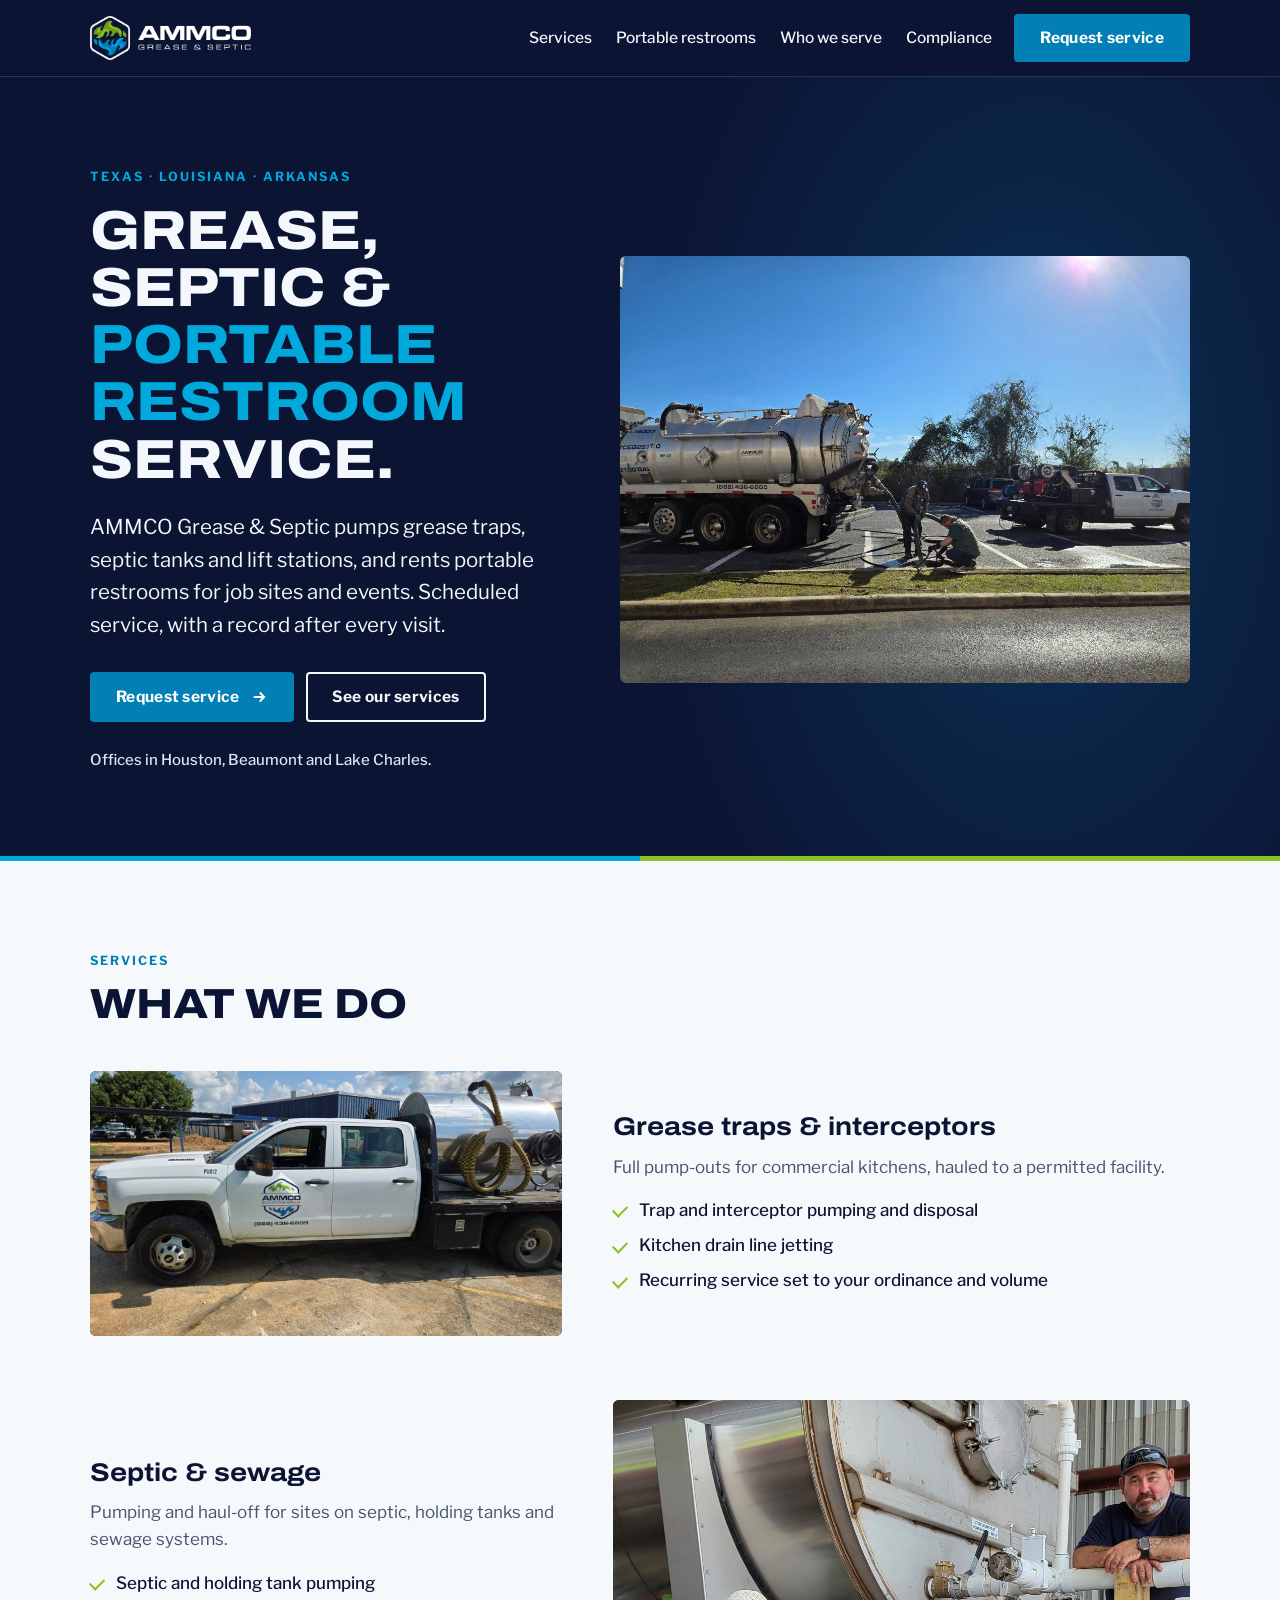
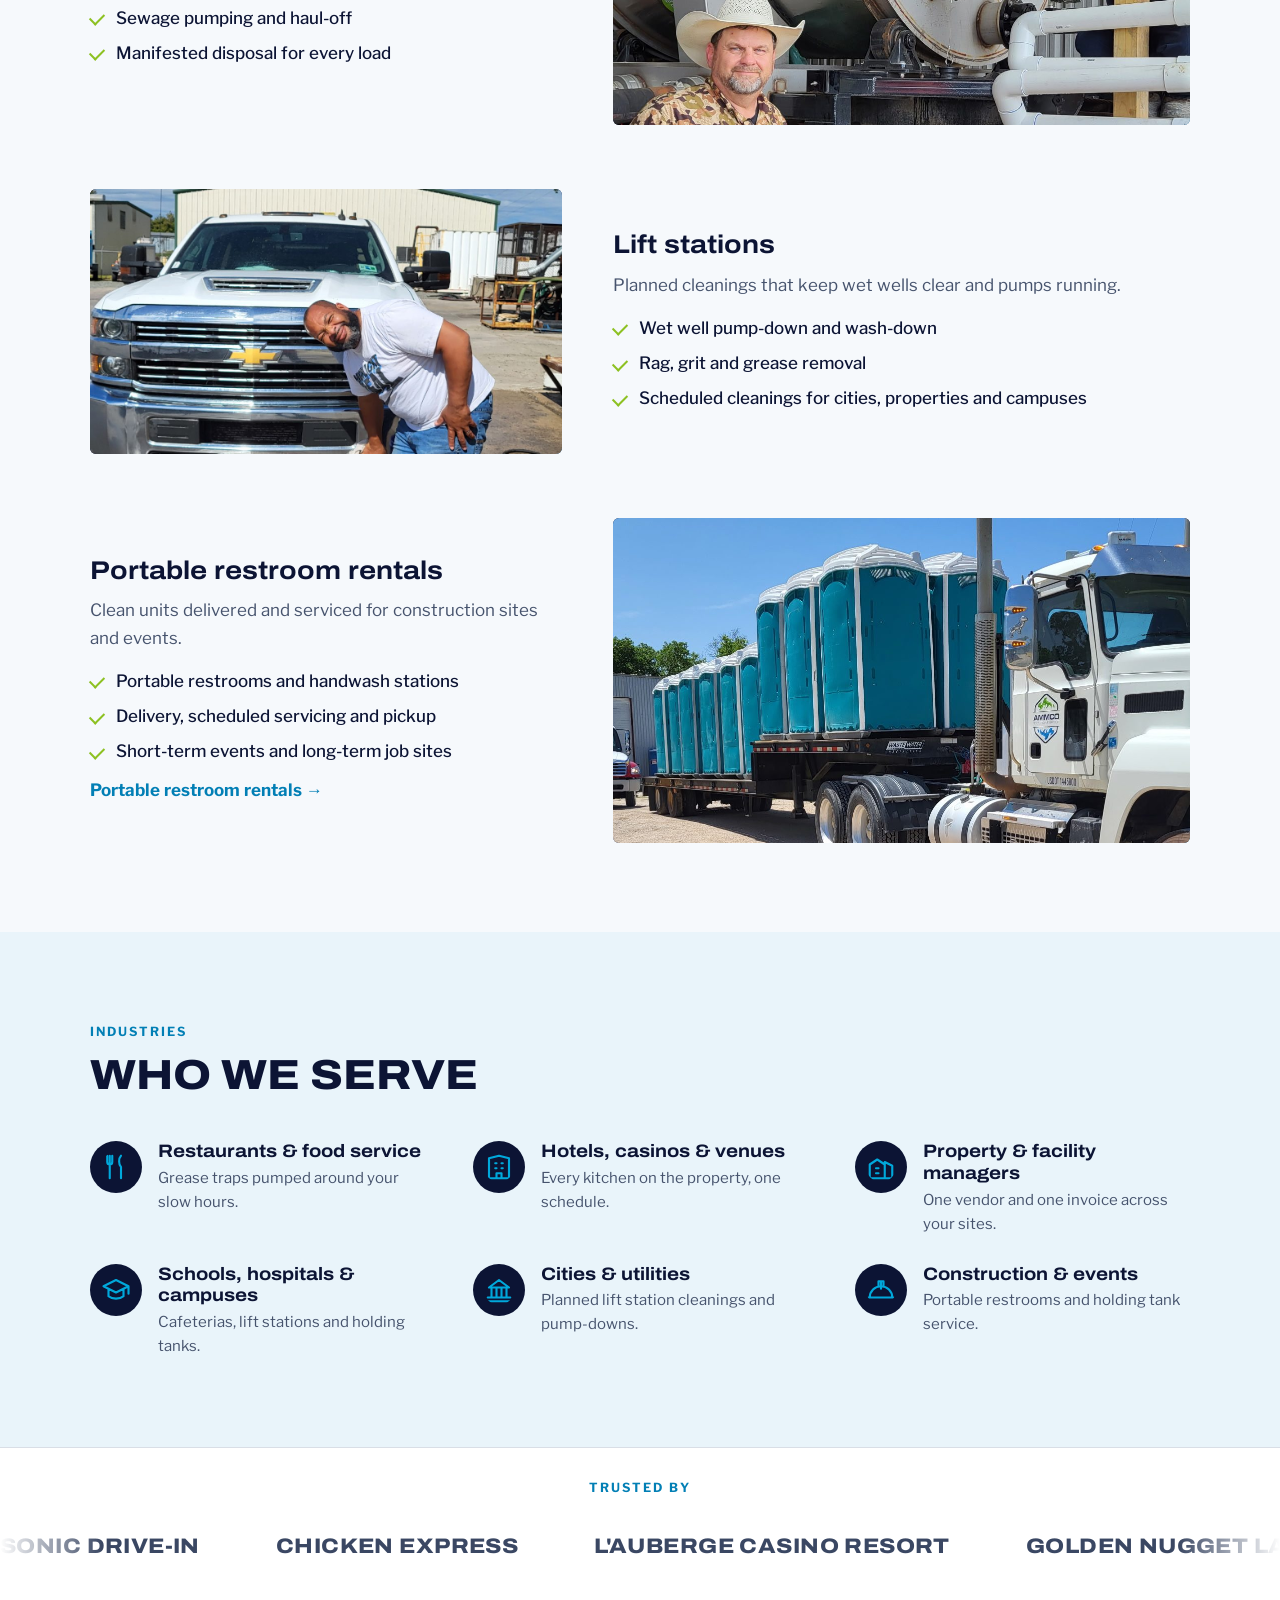
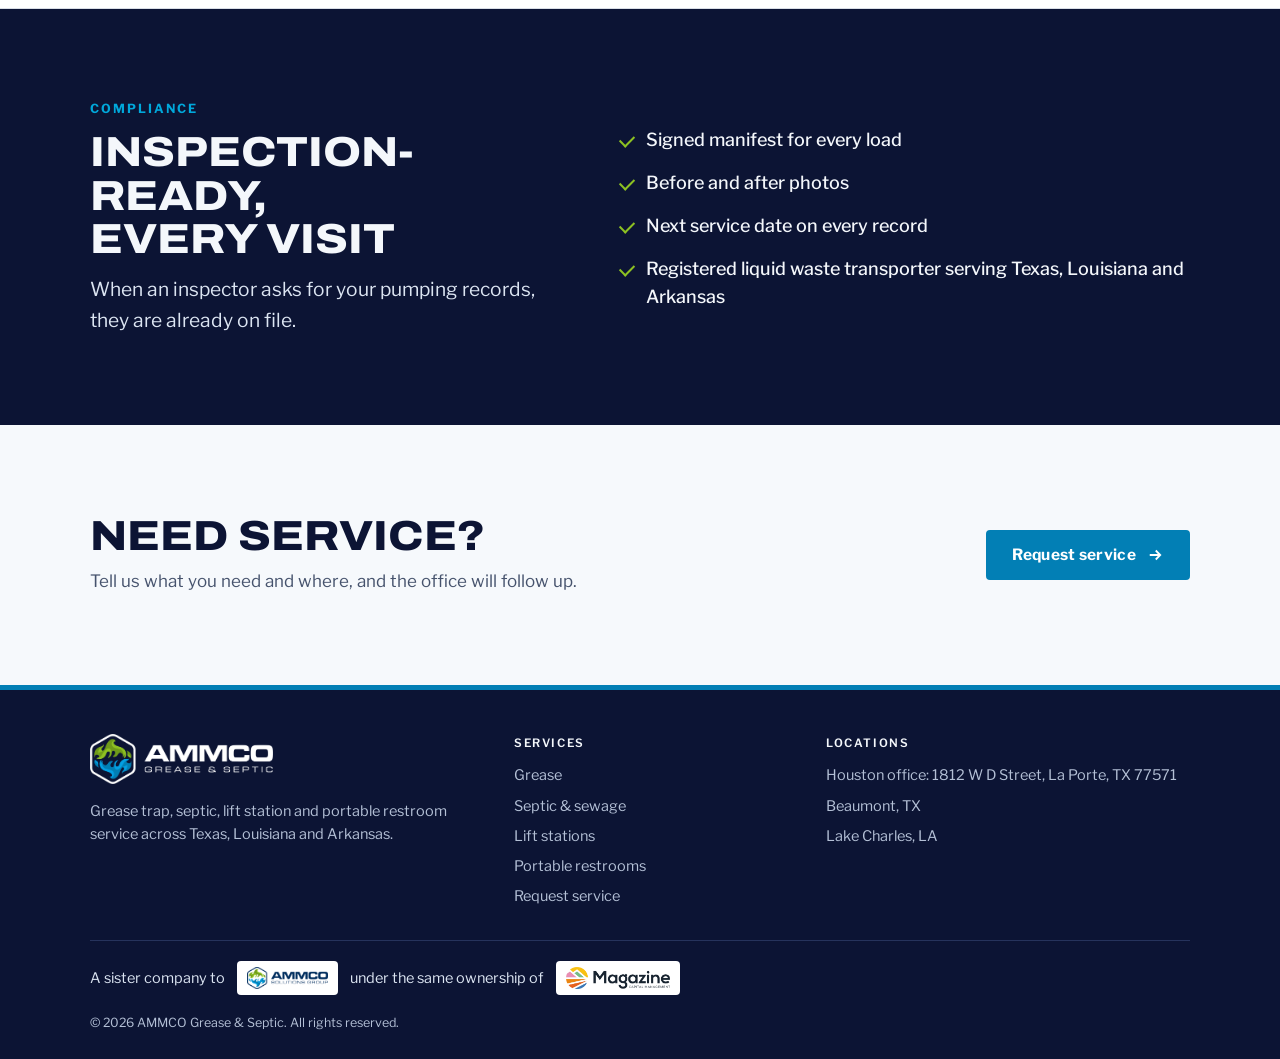
==== commit 2faf6ca8: "Larger hero photo, remove click-to-call Co-Authored-By: Claude Fable 5.2 <noreply@anthropic.com>" ====
--- a/index.html
+++ b/index.html
@@ -15,7 +15,6 @@
 <header class="nav">
   <div class="wrap">
     <a class="brand" href="index.html" aria-label="AMMCO Grease and Septic, home"><img src="assets/img/logo-white.webp" alt="AMMCO Grease &amp; Septic" width="900" height="246"></a>
-    <a class="nav-phone" data-phone hidden><svg viewBox="0 0 24 24" aria-hidden="true"><path d="M5 4h4l2 5-2.5 1.5a11 11 0 0 0 5 5L15 13l5 2v4a2 2 0 0 1-2 2A15 15 0 0 1 3 6a2 2 0 0 1 2-2z"/></svg><span data-phone-text></span></a>
     <button class="nav-toggle" id="navToggle" aria-expanded="false" aria-controls="navLinks">Menu</button>
     <ul class="nav-links" id="navLinks">
       <li><a href="index.html#services">Services</a></li>
@@ -146,11 +145,9 @@
   <div class="wrap cta">
     <div class="cta-copy">
       <h2>Need service?</h2>
-      <p>Tell us what you need and where. For anything urgent, call the office.</p>
+      <p>Tell us what you need and where, and the office will follow up.</p>
     </div>
     <div class="cta-actions">
-      <a class="cta-phone" data-phone hidden></a>
-      <span class="pending" data-phone-pending>Phone number to be confirmed</span>
       <a class="btn btn-blue" href="request-service.html">Request service <svg viewBox="0 0 24 24" fill="none" stroke="currentColor" stroke-width="2.4" aria-hidden="true"><path d="M5 12h14M13 6l6 6-6 6"/></svg></a>
     </div>
   </div>
@@ -163,7 +160,6 @@
       <div>
         <a class="brand" href="index.html" aria-label="AMMCO Grease and Septic, home" style="margin-bottom:16px"><img src="assets/img/logo-white.webp" alt="AMMCO Grease &amp; Septic" width="900" height="246"></a>
         <p style="max-width:38ch">Grease trap, septic, lift station and portable restroom service across Texas, Louisiana and Arkansas.</p>
-        <a class="foot-phone" data-phone hidden></a>
       </div>
       <div>
         <h4>Services</h4>
--- a/assets/site.css
+++ b/assets/site.css
@@ -69,7 +69,8 @@
 .hero::before{content:"";position:absolute;right:-12%;top:-30%;width:62%;height:160%;background:radial-gradient(closest-side,rgba(0,168,219,.20),rgba(0,168,219,0));pointer-events:none}
 .hero::after{content:"";position:absolute;inset:auto 0 0 0;height:5px;background:linear-gradient(90deg,var(--blue-bright) 0 50%,var(--green) 50% 100%)}
 .hero .wrap{position:relative;display:grid;gap:clamp(28px,5vw,64px);align-items:center}
-.hero.has-photo .wrap{grid-template-columns:1.15fr .85fr}
+.hero.has-photo .wrap{grid-template-columns:minmax(0,.9fr) minmax(0,1.1fr)}
+.hero.has-photo h1{font-size:clamp(34px,4.3vw,56px)}
 .hero-copy{max-width:820px}
 .hero .eyebrow{color:var(--blue-bright)}
 .hero h1{margin-top:16px}
